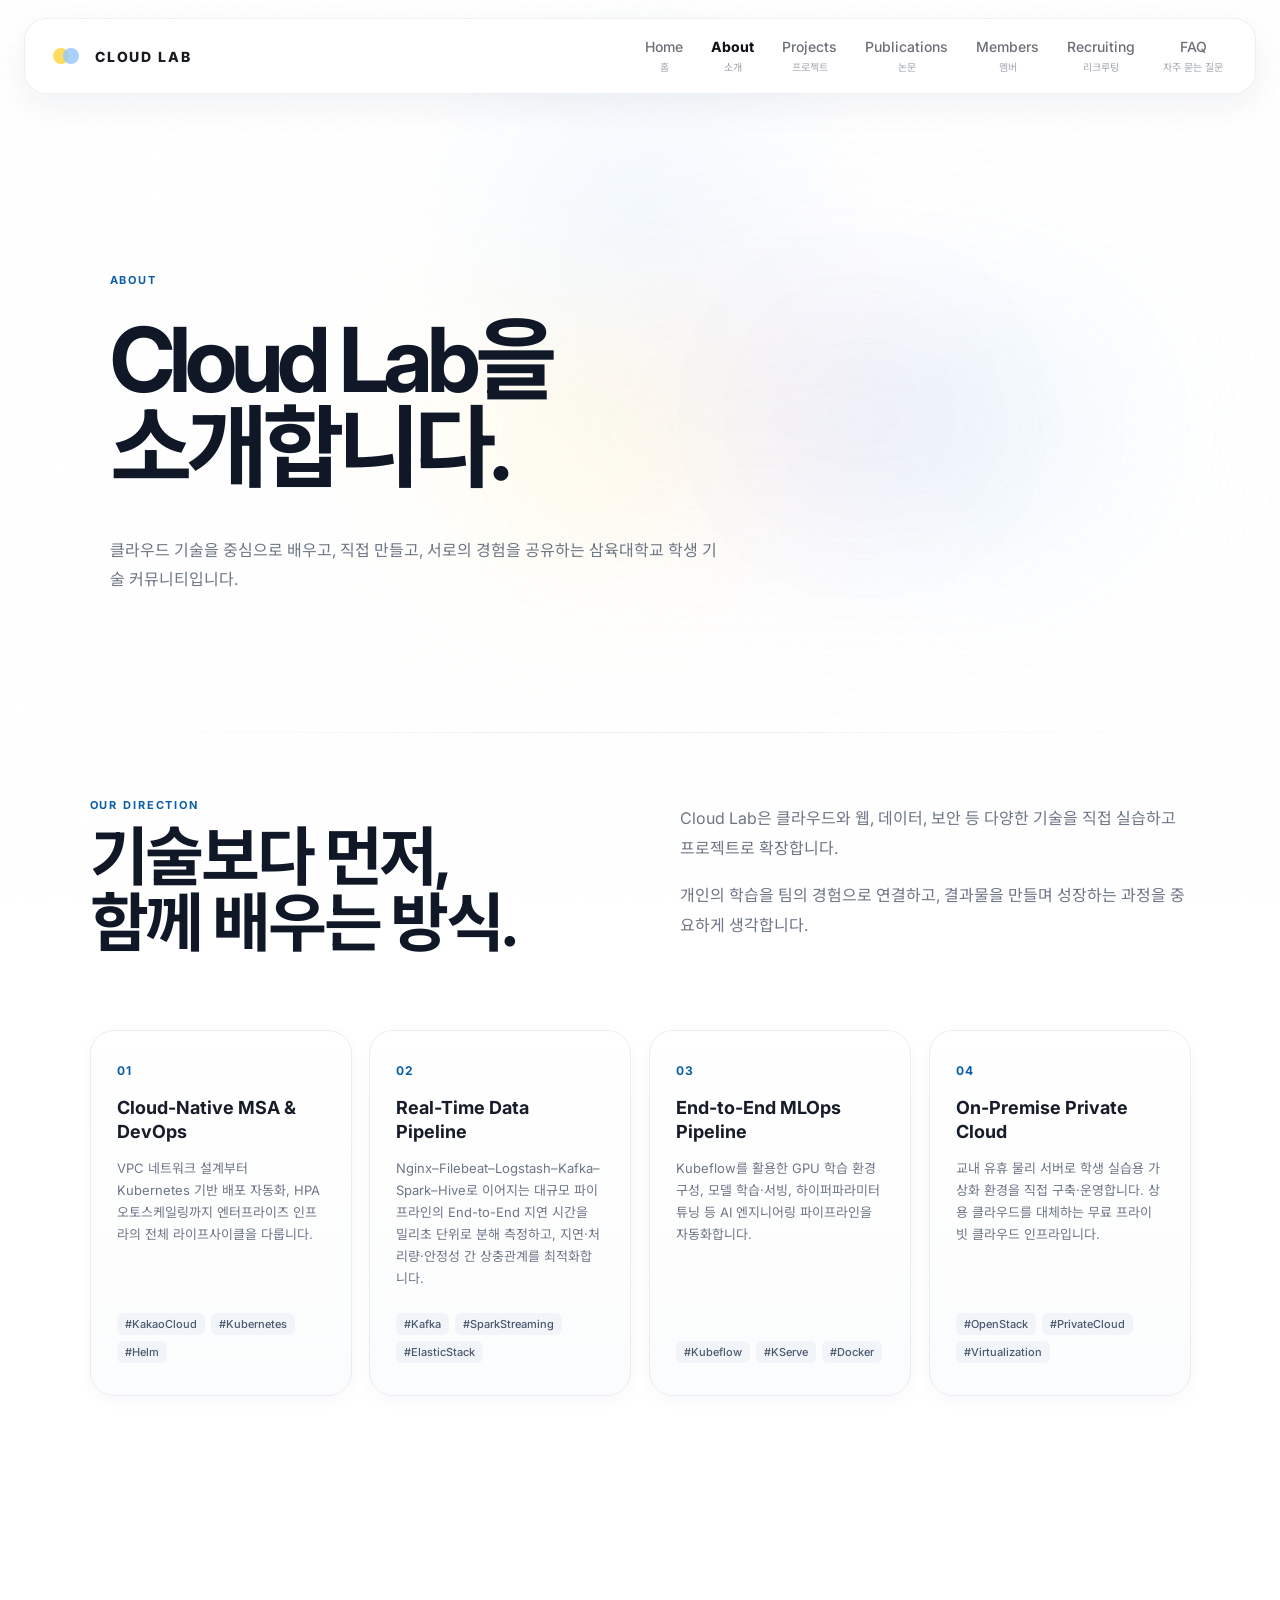
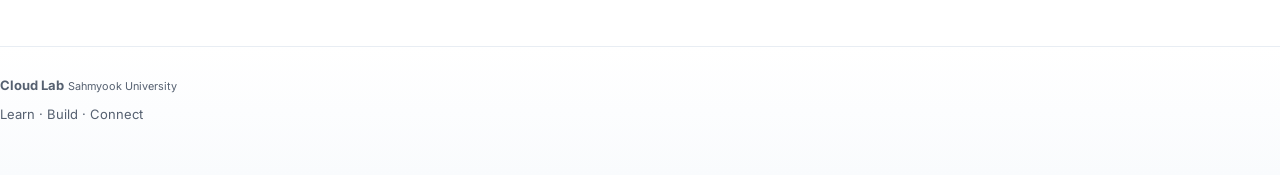
==== about.html @ c18f01b6 "index.html 로고 배치" ====
<!DOCTYPE html>
<html lang="ko">
<head>
    <meta charset="UTF-8">
    <meta name="viewport" content="width=device-width, initial-scale=1.0">
    <link rel="preconnect" href="https://fonts.googleapis.com">
    <link rel="preconnect" href="https://fonts.gstatic.com" crossorigin>
    <link href="https://fonts.googleapis.com/css2?family=Inter:wght@400;500;600;700;800&family=Noto+Sans+KR:wght@400;500;600;700&display=swap" rel="stylesheet">
    <link rel="stylesheet" href="css/styles.css">

    <title>About | Cloud Lab</title>
    <link rel="stylesheet" href="css/premium.css">
</head>
<body class="about-page">

    <header class="site-header">
        <a href="index.html" class="brand">
            <span class="brand-symbol">
                <span class="brand-dot dot-yellow"></span>
                <span class="brand-dot dot-blue"></span>
            </span>
            <span class="brand-copy">
                <strong>CLOUD LAB</strong>
            </span>
        </a>

        <button class="menu-toggle" aria-label="메뉴 열기">
            ☰
        </button>

        <nav class="nav">
            <a href="index.html"><span class="nav-en">Home</span><span class="nav-ko">홈</span></a>
            <a href="about.html"><span class="nav-en">About</span><span class="nav-ko">소개</span></a>
            <a href="projects.html"><span class="nav-en">Projects</span><span class="nav-ko">프로젝트</span></a>
            <a href="publications.html"><span class="nav-en">Publications</span><span class="nav-ko">논문</span></a>
            <a href="members.html"><span class="nav-en">Members</span><span class="nav-ko">멤버</span></a>
            <a href="recruiting.html"><span class="nav-en">Recruiting</span><span class="nav-ko">리크루팅</span></a>
            <a href="faq.html"><span class="nav-en">FAQ</span><span class="nav-ko">자주 묻는 질문</span></a>
        </nav>
    </header>

    <main class="page-main">
        <section class="page-hero reveal">
            <p class="eyebrow">ABOUT</p>
            <h1>Cloud Lab을<br>소개합니다.</h1>
            <p>클라우드 기술을 중심으로 배우고, 직접 만들고, 서로의 경험을 공유하는 삼육대학교 학생 기술 커뮤니티입니다.</p>
        </section>

        <section class="detail-section">
            <div class="section-grid">
                <div class="reveal">
                    <p class="section-kicker">OUR DIRECTION</p>
                    <h2>기술보다 먼저,<br>함께 배우는 방식.</h2>
                </div>
                <div class="section-copy reveal">
                    <p>Cloud Lab은 클라우드와 웹, 데이터, 보안 등 다양한 기술을 직접 실습하고 프로젝트로 확장합니다.</p>
                    <p>개인의 학습을 팀의 경험으로 연결하고, 결과물을 만들며 성장하는 과정을 중요하게 생각합니다.</p>
                </div>
            </div>

            <!-- 연구 분야 카드 그리드 -->
            <div class="value-grid">
                <article class="value-card reveal">
                    <span class="card-num">01</span>
                    <h3>Cloud-Native MSA &amp; DevOps</h3>
                    <p>VPC 네트워크 설계부터 Kubernetes 기반 배포 자동화, HPA 오토스케일링까지 엔터프라이즈 인프라의 전체 라이프사이클을 다룹니다.</p>
                    <div class="card-tags">
                        <span>#KakaoCloud</span>
                        <span>#Kubernetes</span>
                        <span>#Helm</span>
                    </div>
                </article>

                <article class="value-card reveal">
                    <span class="card-num">02</span>
                    <h3>Real-Time Data Pipeline</h3>
                    <p>Nginx–Filebeat–Logstash–Kafka–Spark–Hive로 이어지는 대규모 파이프라인의 End-to-End 지연 시간을 밀리초 단위로 분해 측정하고, 지연·처리량·안정성 간 상충관계를 최적화합니다.</p>
                    <div class="card-tags">
                        <span>#Kafka</span>
                        <span>#SparkStreaming</span>
                        <span>#ElasticStack</span>
                    </div>
                </article>

                <article class="value-card reveal">
                    <span class="card-num">03</span>
                    <h3>End-to-End MLOps Pipeline</h3>
                    <p>Kubeflow를 활용한 GPU 학습 환경 구성, 모델 학습·서빙, 하이퍼파라미터 튜닝 등 AI 엔지니어링 파이프라인을 자동화합니다.</p>
                    <div class="card-tags">
                        <span>#Kubeflow</span>
                        <span>#KServe</span>
                        <span>#Docker</span>
                    </div>
                </article>

                <article class="value-card reveal">
                    <span class="card-num">04</span>
                    <h3>On-Premise Private Cloud</h3>
                    <p>교내 유휴 물리 서버로 학생 실습용 가상화 환경을 직접 구축·운영합니다. 상용 클라우드를 대체하는 무료 프라이빗 클라우드 인프라입니다.</p>
                    <div class="card-tags">
                        <span>#OpenStack</span>
                        <span>#PrivateCloud</span>
                        <span>#Virtualization</span>
                    </div>
                </article>
            </div>
        </section>
    </main>

    <footer class="site-footer">
        <div>
            <strong>Cloud Lab</strong>
            <small>Sahmyook University</small>
        </div>
        <p>Learn · Build · Connect</p>
    </footer>

    <script src="js/script.js"></script>
    <script src="js/premium.js"></script>
</body>
</html>
---- css/styles.css ----
* {
    box-sizing: border-box;
}

html {
    scroll-behavior: smooth;
}

body {
    margin: 0;
    color: #101828;
    background: #ffffff;
    font-family: Inter, "Noto Sans KR", sans-serif;
}

a {
    color: inherit;
    text-decoration: none;
}

:root {
    --syu: #0b5ea8;
    --syu-dark: #17365e;
    --muted: #6d7787;
    --line: #e8edf3;
    --yellow: #fff2b8;
    --pink: #f5dff2;
    --blue: #d5ebff;
}

/* ==========================================
   Header & Navigation
   ========================================== */
.site-header {
    position: fixed;
    top: 18px;
    left: 50%;
    transform: translateX(-50%);
    z-index: 100;
    width: min(1320px, calc(100% - 48px));
    height: 76px;
    display: flex;
    align-items: center;
    justify-content: space-between;
    padding: 0 28px;
    background: rgba(255, 255, 255, 0.92);
    backdrop-filter: blur(20px);
    -webkit-backdrop-filter: blur(20px);
    border: 1px solid rgba(230, 234, 240, 0.7);
    border-radius: 22px;
    box-shadow: 0 12px 35px rgba(25, 42, 70, 0.06);
}

.brand {
    display: flex;
    align-items: center;
    gap: 12px;
}

.brand-symbol {
    position: relative;
    width: 30px;
    height: 20px;
    display: block;
}

.brand-logo-img {
    height: 110px;
    width: auto;
    display: block;
    object-fit: contain;
    transition: transform 0.2s ease;
}

.brand:hover .brand-logo-img {
    transform: scale(1.05);
}

.brand-dot {
    position: absolute;
    top: 50%;
    width: 16px;
    height: 16px;
    border-radius: 50%;
    transform: translateY(-50%);
}

.dot-yellow {
    left: 0;
    background: rgba(255, 218, 78, 0.9);
}

.dot-blue {
    left: 10px;
    background: rgba(151, 198, 255, 0.82);
}

.brand-copy {
    display: flex;
    align-items: center;
}

.brand-copy strong {
    color: #181b20;
    font-size: 14px;
    font-weight: 800;
    letter-spacing: 0.13em;
}

.nav {
    display: flex;
    align-items: center;
    gap: 20px;
}

.nav a {
    position: relative;
    display: flex;
    flex-direction: column;
    align-items: center;
    justify-content: center;
    gap: 3px;
    padding: 8px 4px;
    color: #5f636b;
    opacity: 0.92;
    transform: translateY(0);
    transition:
        transform 0.18s cubic-bezier(0.22, 1, 0.36, 1),
        color 0.18s ease,
        opacity 0.18s ease;
}

.nav-en {
    display: block;
    font-size: 14px;
    font-weight: 500;
    line-height: 1.2;
}

.nav-ko {
    display: block;
    margin-top: 2px;
    color: #9a9fa8;
    font-size: 10px;
    font-weight: 400;
    line-height: 1.2;
}

.nav a:hover {
    color: #111318;
    opacity: 1;
    transform: translateY(-3px);
}

.nav a:hover .nav-en {
    font-weight: 700;
}

.nav a.active {
    color: #111318;
    opacity: 1;
}

.nav a.active .nav-en {
    font-weight: 750;
}

.nav a.active:hover {
    transform: translateY(-3px);
}

.nav-highlight {
    display: none !important;
}

.menu-toggle {
    display: none;
    border: none;
    background: transparent;
    font-size: 22px;
    cursor: pointer;
}

/* ==========================================
   Home Hero & Typing Animation
   ========================================== */
.home-main {
    min-height: 100vh;
}

.home-hero {
    position: relative;
    min-height: 100vh;
    display: flex;
    align-items: center;
    justify-content: center;
    overflow: hidden;
    padding: 140px 40px 100px;
    background: #ffffff;
}

.hero-center {
    position: relative;
    z-index: 3;
    width: 100%;
    max-width: 1100px;
    text-align: center;
}

.home-eyebrow {
    margin: 0 0 28px;
    color: var(--syu);
    font-size: 14px;
    font-weight: 700;
    letter-spacing: 0.24em;
}

.home-title {
    display: flex;
    flex-direction: column;
    align-items: center;
    margin: 0;
    font-size: clamp(65px, 7.5vw, 120px);
    font-weight: 700;
    line-height: 0.95;
    letter-spacing: -0.07em;
}

.home-title > span {
    display: inline-flex;
    align-items: center;
    justify-content: center;
    min-height: 1.05em;
    white-space: nowrap;
}

.title-cloud {
    color: #121d33;
}

.title-connect {
    color: #7e899b;
}

.title-create {
    color: #9ca7b8;
}

.typing-cursor {
    display: inline-block;
    margin-left: 6px;
    font-weight: 200;
    color: var(--syu);
    line-height: 1;
    transform: translateY(-2px);
    animation: blink 0.8s infinite;
}

@keyframes blink {
    0%, 100% { opacity: 1; }
    50% { opacity: 0; }
}

.home-description {
    max-width: 720px;
    margin: 46px auto 0;
    color: #657185;
    font-size: 18px;
    line-height: 1.8;
}

.home-actions {
    display: flex;
    align-items: center;
    justify-content: center;
    gap: 34px;
    margin-top: 38px;
}

.home-primary-btn {
    display: inline-flex;
    align-items: center;
    gap: 28px;
    padding: 16px 28px;
    border-radius: 999px;
    background: linear-gradient(135deg, #0754a0, #0872ce);
    color: #ffffff;
    font-size: 16px;
    font-weight: 500;
    transition: transform 0.25s ease, box-shadow 0.25s ease;
}

.home-primary-btn:hover {
    transform: translateY(-3px);
    box-shadow: 0 12px 30px rgba(11, 94, 168, 0.2);
}

.home-secondary-btn {
    color: #075bad;
    font-size: 16px;
    font-weight: 500;
    transition: opacity 0.2s ease;
}

.home-secondary-btn:hover {
    opacity: 0.55;
}

.home-gradient {
    position: absolute;
    top: 51%;
    left: 50%;
    z-index: 0;
    width: min(1120px, 92vw);
    height: min(720px, 72vh);
    transform: translate(-50%, -50%);
    pointer-events: none;
}

.home-blob {
    position: absolute;
    border-radius: 48% 52% 58% 42% / 45% 55% 45% 55%;
    mix-blend-mode: multiply;
    animation: homeMorph 18s ease-in-out infinite alternate;
}

.blob-yellow {
    top: 18%;
    left: 2%;
    width: 48%;
    height: 70%;
    background: rgba(255, 241, 174, 0.58);
    filter: blur(95px);
}

.blob-pink {
    top: 12%;
    left: 22%;
    width: 56%;
    height: 74%;
    background: rgba(244, 218, 241, 0.58);
    filter: blur(100px);
    animation-delay: -6s;
}

.blob-blue {
    top: 10%;
    right: 0;
    width: 50%;
    height: 76%;
    background: rgba(205, 230, 255, 0.64);
    filter: blur(100px);
    animation-delay: -11s;
}

.blob-syu {
    top: 34%;
    right: 18%;
    width: 25%;
    height: 38%;
    background: rgba(11, 94, 168, 0.08);
    filter: blur(115px);
    animation-delay: -8s;
}

@keyframes homeMorph {
    0% { transform: translate(0, 0) scale(1) rotate(-2deg); }
    33% { transform: translate(18px, -15px) scale(1.06) rotate(1deg); }
    66% { transform: translate(-15px, 12px) scale(1.10) rotate(-2deg); }
    100% { transform: translate(12px, 18px) scale(1.04) rotate(3deg); }
}

/* ==========================================
   Page Hero & Detail Sections
   ========================================== */
.page-main {
    padding-top: 120px;
}

.page-hero {
    position: relative;
    isolation: isolate;
    overflow: visible;
    max-width: 1240px;
    min-height: 560px;
    display: flex;
    flex-direction: column;
    justify-content: center;
    margin: auto;
    padding: 90px 7vw 70px;
}

.page-hero h1,
.members-head h1 {
    margin: 18px 0 28px;
    font-size: clamp(58px, 7vw, 104px);
    line-height: 0.98;
    letter-spacing: -0.065em;
}

.page-hero > p:last-child {
    max-width: 620px;
    color: var(--muted);
    font-size: 16px;
    line-height: 1.8;
}

.eyebrow,
.section-kicker {
    color: var(--syu);
    font-size: 11px;
    font-weight: 700;
    letter-spacing: 0.17em;
}

.page-hero::before,
.members-head::before {
    content: "";
    position: absolute;
    top: 50%;
    left: 60%;
    z-index: -2;
    width: 780px;
    height: 480px;
    transform: translate(-50%, -50%);
    pointer-events: none;
    filter: blur(70px);
    animation: centerMorph 18s ease-in-out infinite alternate;
    background:
        radial-gradient(ellipse 38% 48% at 28% 52%, rgba(255, 244, 190, 0.72) 0%, rgba(255, 244, 190, 0.38) 34%, rgba(255, 244, 190, 0.12) 54%, transparent 76%),
        radial-gradient(ellipse 40% 50% at 52% 48%, rgba(244, 222, 242, 0.70) 0%, rgba(244, 222, 242, 0.36) 34%, rgba(244, 222, 242, 0.11) 54%, transparent 76%),
        radial-gradient(ellipse 40% 50% at 76% 50%, rgba(211, 234, 255, 0.76) 0%, rgba(211, 234, 255, 0.40) 34%, rgba(211, 234, 255, 0.12) 55%, transparent 77%);
}

.page-hero::after,
.members-head::after {
    content: "";
    position: absolute;
    top: 48%;
    left: 68%;
    z-index: -1;
    width: 260px;
    height: 260px;
    transform: translate(-50%, -50%);
    pointer-events: none;
    filter: blur(80px);
    background: radial-gradient(circle, rgba(11, 94, 168, 0.13) 0%, rgba(11, 94, 168, 0.05) 38%, transparent 78%);
    animation: blueMorph 22s ease-in-out infinite alternate;
}

.activities-page .page-hero::before {
    left: 57%;
    background:
        radial-gradient(ellipse 40% 48% at 28% 46%, rgba(211, 234, 255, 0.76) 0%, rgba(211, 234, 255, 0.39) 34%, rgba(211, 234, 255, 0.11) 54%, transparent 76%),
        radial-gradient(ellipse 38% 50% at 52% 55%, rgba(244, 222, 242, 0.70) 0%, rgba(244, 222, 242, 0.36) 34%, rgba(244, 222, 242, 0.10) 54%, transparent 76%),
        radial-gradient(ellipse 38% 46% at 75% 47%, rgba(255, 244, 190, 0.67) 0%, rgba(255, 244, 190, 0.34) 32%, rgba(255, 244, 190, 0.10) 52%, transparent 74%);
}

.recruiting-page .page-hero::before {
    left: 61%;
    background:
        radial-gradient(ellipse 40% 50% at 27% 48%, rgba(255, 244, 190, 0.80) 0%, rgba(255, 244, 190, 0.43) 34%, rgba(255, 244, 190, 0.12) 54%, transparent 76%),
        radial-gradient(ellipse 40% 50% at 53% 55%, rgba(244, 222, 242, 0.74) 0%, rgba(244, 222, 242, 0.40) 34%, rgba(244, 222, 242, 0.12) 54%, transparent 76%),
        radial-gradient(ellipse 37% 47% at 77% 42%, rgba(211, 234, 255, 0.66) 0%, rgba(211, 234, 255, 0.34) 32%, rgba(211, 234, 255, 0.10) 52%, transparent 74%);
}

.faq-page .page-hero::before {
    left: 60%;
    background:
        radial-gradient(ellipse 42% 52% at 28% 48%, rgba(211, 234, 255, 0.78) 0%, rgba(211, 234, 255, 0.42) 34%, rgba(211, 234, 255, 0.12) 54%, transparent 76%),
        radial-gradient(ellipse 38% 48% at 55% 52%, rgba(244, 222, 242, 0.62) 0%, rgba(244, 222, 242, 0.32) 32%, rgba(244, 222, 242, 0.09) 52%, transparent 74%),
        radial-gradient(ellipse 34% 43% at 78% 55%, rgba(255, 244, 190, 0.54) 0%, rgba(255, 244, 190, 0.28) 30%, rgba(255, 244, 190, 0.08) 48%, transparent 70%);
}

@keyframes centerMorph {
    0% { transform: translate(-50%, -50%) scale(1) rotate(-2deg); }
    25% { transform: translate(-52%, -48%) scale(1.04) rotate(1deg); }
    50% { transform: translate(-48%, -51%) scale(1.08) rotate(2deg); }
    75% { transform: translate(-51%, -49%) scale(1.05) rotate(-1deg); }
    100% { transform: translate(-49%, -52%) scale(1.02) rotate(2deg); }
}

@keyframes blueMorph {
    0% { transform: translate(-50%, -50%) scale(1); opacity: 0.45; }
    50% { transform: translate(-60%, -45%) scale(1.15); opacity: 0.58; }
    100% { transform: translate(-43%, -55%) scale(1.05); opacity: 0.48; }
}

.detail-section,
.members-content {
    max-width: 1380px;
    margin: auto;
    padding: 55px 7vw 120px;
}

.section-grid {
    display: grid;
    grid-template-columns: 1fr 1fr;
    gap: 80px;
}

.section-grid h2,
.recruit-panel h2 {
    margin: 12px 0;
    font-size: clamp(42px, 5vw, 68px);
    line-height: 1.03;
    letter-spacing: -0.05em;
}

.section-copy {
    color: var(--muted);
    font-size: 16px;
    line-height: 1.9;
}

/* ==========================================
   About Page - Research Value Cards (4 Cards)
   ========================================== */
.value-grid {
    display: grid;
    grid-template-columns: repeat(4, 1fr);
    gap: 18px;
    margin-top: 62px;
}

.value-card {
    display: flex;
    flex-direction: column;
    padding: 32px 26px;
    border: 1px solid var(--line);
    border-radius: 24px;
    background: linear-gradient(180deg, #ffffff, #fbfcfd);
    box-shadow: 0 4px 18px rgba(25, 42, 70, 0.03);
    cursor: default;
    transition: 
        transform 0.4s cubic-bezier(0.16, 1, 0.3, 1), 
        box-shadow 0.4s cubic-bezier(0.16, 1, 0.3, 1), 
        border-color 0.4s ease;
}

.value-card:hover {
    transform: translateY(-14px);
    border-color: rgba(11, 94, 168, 0.16);
    box-shadow: 
        0 12px 24px -6px rgba(11, 94, 168, 0.08),
        0 28px 56px -10px rgba(20, 46, 79, 0.12),
        0 42px 72px -16px rgba(20, 46, 79, 0.06);
}

.value-card .card-num {
    color: var(--syu);
    font-size: 12px;
    font-weight: 700;
    letter-spacing: 0.1em;
}

.value-card h3 {
    margin: 18px 0 12px;
    font-size: 18px;
    font-weight: 700;
    line-height: 1.35;
    color: #161c28;
}

.value-card p {
    margin: 0 0 24px;
    color: var(--muted);
    font-size: 13px;
    line-height: 1.7;
    flex-grow: 1;
}

.card-tags {
    display: flex;
    flex-wrap: wrap;
    gap: 6px;
    margin-top: auto;
}

.card-tags span {
    display: inline-block;
    padding: 4px 8px;
    border-radius: 6px;
    background: #f1f5fa;
    color: #4b586e;
    font-size: 11px;
    font-weight: 500;
}

/* ==========================================
   Activity Detail
   ========================================== */
.activity-detail {
    display: grid;
    grid-template-columns: 120px 1fr;
    gap: 36px;
    padding: 42px 0;
    border-top: 1px solid var(--line);
}

.activity-detail:last-child {
    border-bottom: 1px solid var(--line);
}

.activity-detail > span {
    color: var(--syu);
    font-size: 12px;
    font-weight: 700;
}

.activity-detail h2 {
    margin: 0 0 12px;
    font-size: 36px;
    letter-spacing: -0.04em;
}

.activity-detail p {
    max-width: 760px;
    color: var(--muted);
    line-height: 1.8;
}

/* ==========================================
   Members Page
   ========================================== */
.members-page-main {
    padding-top: 140px;
}

.members-head {
    position: relative;
    isolation: isolate;
    overflow: visible;
    max-width: 1380px;
    min-height: 500px;
    display: grid;
    grid-template-columns: 1fr 0.65fr;
    align-items: center;
    gap: 70px;
    margin: auto;
    padding: 55px 7vw 35px;
}

.members-head::before {
    top: 56%;
    left: 61%;
    background:
        radial-gradient(ellipse 38% 48% at 28% 58%, rgba(244, 222, 242, 0.70) 0%, rgba(244, 222, 242, 0.37) 34%, rgba(244, 222, 242, 0.10) 54%, transparent 76%),
        radial-gradient(ellipse 42% 52% at 55% 45%, rgba(211, 234, 255, 0.77) 0%, rgba(211, 234, 255, 0.40) 34%, rgba(211, 234, 255, 0.12) 55%, transparent 77%),
        radial-gradient(ellipse 36% 45% at 78% 62%, rgba(255, 244, 190, 0.64) 0%, rgba(255, 244, 190, 0.33) 32%, rgba(255, 244, 190, 0.09) 50%, transparent 72%);
}

.members-head > p {
    color: var(--muted);
    font-size: 14px;
    line-height: 1.8;
}

.subhead {
    display: flex;
    align-items: flex-start;
    gap: 14px;
    margin: 68px 0 22px;
}

.subhead-line {
    width: 3px;
    height: 42px;
    background: var(--syu);
}

.subhead div {
    display: flex;
    flex-direction: column;
    gap: 4px;
}

.subhead strong {
    color: var(--syu-dark);
    font-size: 22px;
}

.subhead small {
    color: #8a94a3;
    font-size: 12px;
}

.professor-card {
    display: grid;
    grid-template-columns: 160px 1fr 280px;
    gap: 34px;
    padding: 28px;
    border: 1px solid var(--line);
    border-radius: 26px;
    background: #ffffff;
    box-shadow: 0 16px 40px rgba(20, 46, 79, 0.06);
}

.portrait {
    aspect-ratio: 1;
    display: grid;
    place-items: center;
    border: 1px solid rgba(11, 94, 168, 0.08);
    border-radius: 22px;
    background: #eef5fb;
    color: #234b75;
    font-size: 24px;
    font-weight: 800;
    object-fit: cover;
}

.portrait-professor {
    border-radius: 28px;
    background: linear-gradient(145deg, #e8f2fb, #d6e7f6);
    font-size: 26px;
}

.role {
    color: var(--syu);
    font-size: 11px;
    font-weight: 700;
    letter-spacing: 0.14em;
}

.professor-main h3 {
    margin: 8px 0 4px;
    font-size: 30px;
}

.dept {
    margin: 0;
    color: #5f6a78;
}

.bio {
    max-width: 600px;
    margin-top: 22px;
    color: var(--muted);
    line-height: 1.75;
}

.professor-meta {
    display: flex;
    flex-wrap: wrap;
    align-content: flex-start;
    gap: 8px;
    padding-top: 38px;
}

.professor-meta span {
    padding: 8px 10px;
    border-radius: 999px;
    background: #f2f6fa;
    color: #5b6777;
    font-size: 11px;
}

.cohort-block {
    margin-top: 26px;
}

.member-grid {
    display: grid;
    grid-template-columns: repeat(4, 1fr);
    gap: 16px;
}

.member-card {
    padding: 18px;
    border: 1px solid var(--line);
    border-radius: 24px;
    background: #ffffff;
    box-shadow: 0 10px 24px rgba(32, 55, 82, 0.04);
    transition: transform 0.25s ease, box-shadow 0.25s ease;
}

.member-card:hover {
    transform: translateY(-5px);
    box-shadow: 0 18px 34px rgba(32, 55, 82, 0.09);
}

.member-card .portrait {
    width: 100%;
    aspect-ratio: 3 / 4;
    overflow: hidden;
    padding: 0;
    margin: 0;
    border-radius: 20px;
    box-sizing: border-box;
}

.member-card .portrait img {
    width: 100%;
    height: 100%;
    object-fit: cover;
    object-position: center;
    display: block;
    margin: 0;
    padding: 0;
}

.portrait-a { background: linear-gradient(145deg, #fff3db, #f8dfc8); }
.portrait-b { background: linear-gradient(145deg, #e8eff8, #dce6f2); }
.portrait-c { background: linear-gradient(145deg, #f6e9f3, #ead8eb); }
.portrait-d { background: linear-gradient(145deg, #e5f3ee, #d4e9e1); }
.portrait-e { background: linear-gradient(145deg, #f8efe6, #ebddce); }
.portrait-f { background: linear-gradient(145deg, #e9edfb, #dce4f7); }
.portrait-g { background: linear-gradient(145deg, #eaf7fb, #d7eef6); }

.member-top {
    display: flex;
    justify-content: space-between;
    gap: 10px;
    margin-top: 18px;
}

.member-top h3 {
    margin: 0 0 4px;
    font-size: 18px;
}

.member-top p {
    margin: 0;
    color: #7d8795;
    font-size: 12px;
}

.cohort {
    height: max-content;
    padding: 5px 8px;
    border-radius: 999px;
    background: #edf5fc;
    color: var(--syu);
    font-size: 10px;
}

.member-project {
    margin-top: 24px;
    padding-top: 16px;
    border-top: 1px solid var(--line);
}

.member-project small {
    display: block;
    margin-bottom: 7px;
    color: #97a0ad;
    font-size: 9px;
    letter-spacing: 0.14em;
}

.member-project strong {
    display: block;
    font-size: 13px;
    line-height: 1.45;
}

.member-project p {
    margin: 5px 0 0;
    color: #7a8492;
    font-size: 11px;
}

/* ==========================================
   Recruiting Section
   ========================================== */
.recruit-panel {
    display: grid;
    grid-template-columns: 1fr 0.8fr;
    gap: 80px;
    padding: 60px;
    border-radius: 30px;
    background: linear-gradient(135deg, #fff7d9 0%, #f8e9f4 48%, #e5f2ff 100%);
}

.recruit-list {
    margin: 0;
}

.recruit-list div {
    display: grid;
    grid-template-columns: 110px 1fr;
    padding: 14px 0;
    border-top: 1px solid rgba(23, 54, 94, 0.12);
}

.recruit-list dt {
    color: #657184;
    font-size: 12px;
}

.recruit-list dd {
    margin: 0;
    font-size: 14px;
    font-weight: 600;
}

.recruiting-main {
    padding-top: 118px;
}

.recruiting-hero {
    position: relative;
    isolation: isolate;
    width: calc(100% - 80px);
    max-width: 1440px;
    min-height: calc(100vh - 145px);
    margin: 0 auto 80px;
    display: flex;
    align-items: center;
    justify-content: center;
    overflow: hidden;
    border-radius: 48px;
    background: #ffffff;
}

.recruiting-gradient {
    position: absolute;
    inset: 0;
    z-index: -1;
    overflow: hidden;
    pointer-events: none;
}

.recruiting-blob {
    position: absolute;
    border-radius: 50%;
    filter: blur(90px);
    opacity: 0.8;
    will-change: transform;
    animation: recruitingMorph 16s ease-in-out infinite alternate;
}

.recruit-yellow {
    width: 52%;
    height: 75%;
    left: -12%;
    top: 18%;
    background: rgba(255, 239, 155, 0.70);
    animation-delay: -2s;
}

.recruit-pink {
    width: 52%;
    height: 72%;
    left: 20%;
    top: 16%;
    background: rgba(247, 215, 239, 0.70);
    animation-delay: -6s;
}

.recruit-purple {
    width: 46%;
    height: 68%;
    left: 46%;
    top: 20%;
    background: rgba(222, 213, 255, 0.62);
    animation-delay: -10s;
}

.recruit-blue {
    width: 48%;
    height: 78%;
    right: -10%;
    top: 10%;
    background: rgba(199, 228, 255, 0.72);
    animation-delay: -13s;
}

.recruiting-hero::after {
    content: "";
    position: absolute;
    inset: 0;
    z-index: -1;
    pointer-events: none;
    background: radial-gradient(
        ellipse at center,
        rgba(255, 255, 255, 0) 0%,
        rgba(255, 255, 255, 0.08) 45%,
        rgba(255, 255, 255, 0.45) 88%,
        rgba(255, 255, 255, 0.7) 100%
    );
}

.recruiting-hero-content {
    position: relative;
    z-index: 3;
    width: 100%;
    max-width: 1280px;
    padding: 80px 40px;
    text-align: center;
}

.recruiting-eyebrow {
    margin: 0 0 28px;
    color: rgba(30, 30, 38, 0.55);
    font-size: 12px;
    font-weight: 700;
    letter-spacing: 0.28em;
}

.recruiting-title {
    margin: 0;
    color: #090a0d;
    font-family: Inter, "Noto Sans KR", sans-serif;
    font-size: clamp(76px, 8.4vw, 138px);
    font-weight: 700;
    line-height: 0.88;
    letter-spacing: -0.075em;
}

.recruiting-title span {
    display: block;
}

.recruiting-description {
    margin: 38px auto 0;
    color: rgba(39, 42, 50, 0.58);
    font-size: 17px;
    font-weight: 400;
    line-height: 1.8;
}

.recruiting-guide-btn {
    display: inline-flex;
    align-items: center;
    justify-content: center;
    gap: 12px;
    margin-top: 28px;
    padding: 15px 23px;
    border-radius: 999px;
    background: #0b0b0c;
    color: #ffffff;
    font-size: 13px;
    font-weight: 600;
    box-shadow: 0 10px 30px rgba(0, 0, 0, 0.12);
    transition: transform 0.22s ease, box-shadow 0.22s ease, background 0.22s ease;
}

.recruiting-guide-btn span {
    font-size: 16px;
    transition: transform 0.22s ease;
}

.recruiting-guide-btn:hover {
    transform: translateY(-3px);
    background: #16171a;
    box-shadow: 0 15px 35px rgba(0, 0, 0, 0.16);
}

.recruiting-guide-btn:hover span {
    transform: translate(3px, -3px);
}

@keyframes recruitingMorph {
    0% { transform: translate(0, 0) scale(1); }
    25% { transform: translate(25px, -15px) scale(1.08); }
    50% { transform: translate(-15px, 20px) scale(1.13); }
    75% { transform: translate(20px, 12px) scale(1.05); }
    100% { transform: translate(-20px, -10px) scale(1.10); }
}

/* ==========================================
   FAQ
   ========================================== */
.faq-page-content details {
    padding: 22px 0;
    border-top: 1px solid var(--line);
}

.faq-page-content details:last-child {
    border-bottom: 1px solid var(--line);
}

.faq-page-content summary {
    cursor: pointer;
    font-weight: 650;
}

.faq-page-content p {
    color: var(--muted);
    line-height: 1.75;
}

/* ==========================================
   Site Footer Style (120px 로고 최적화 4열 레이아웃)
   ========================================== */

/* 푸터와 상단의 간격을 margin-top으로 조정 */   
.site-footer {
    width: 100%;
    margin-top: 130px;
    padding: 30px 0 40px;
    border-top: 1px solid var(--line);
    background: linear-gradient(180deg, #ffffff 0%, #f9fbfd 100%);
    color: #556070;
    font-size: 13px;
}

.footer-inner {
    max-width: 1240px;
    margin: 0 auto;
    padding: 0 28px;
}

.footer-grid {
    display: grid;
    /* 120px 로고와 텍스트 길이에 최적화된 가변 비율 */
    grid-template-columns: 1.3fr 1.45fr 1.25fr 1fr;
    column-gap: 44px;
    row-gap: 40px;
    align-items: start;
    padding-bottom: 56px;
    border-bottom: 1px solid rgba(232, 237, 243, 0.85);
}

.footer-col {
    display: flex;
    flex-direction: column;
}

/* 2, 3, 4열 헤딩 상단 기준선 일치 */
.footer-col h3 {
    margin: 0 0 18px;
    color: #121d33;
    font-size: 11px;
    font-weight: 700;
    letter-spacing: 0.14em;
    line-height: 1;
}

/* 1. Brand (120px 로고) */
.footer-brand-col {
    margin-top: -34px;
}

/*2. 로고와 설명 사이의 간격 조정 부분 */
.footer-brand-col .brand {
    display: inline-flex;
    align-items: center;
    margin-bottom: -20px;
    line-height: 1;
}

.footer-brand-col .brand-logo-img {
    width: 120px;
    height: auto;
    display: block;
    object-fit: contain;
}

.footer-desc {
    margin: 0 0 16px;
    color: #717d90;
    font-size: 12.5px;
    line-height: 1.6;
    word-break: keep-all;
}

.footer-dept-links {
    display: flex;
    flex-direction: column;
    gap: 6px;
}

.footer-dept-links a {
    display: inline-flex;
    align-items: center;
    gap: 4px;
    color: var(--syu);
    font-size: 12px;
    font-weight: 600;
    transition: opacity 0.2s ease, transform 0.2s ease;
}

.footer-dept-links a:hover {
    opacity: 0.75;
    transform: translateX(2px);
}

/* 2. Location */
.footer-address-block {
    display: flex;
    flex-direction: column;
    gap: 8px;
}

.location-building {
    display: block;
    color: #172030;
    font-size: 13px;
    font-weight: 700;
    line-height: 1.4;
}

.address-line {
    margin: 0;
    color: #697586;
    font-size: 12px;
    line-height: 1.6;
    word-break: keep-all;
}

.address-line span {
    display: inline-block;
    padding: 1px 5px;
    margin-right: 4px;
    border-radius: 4px;
    background: #eef3f8;
    color: #55657a;
    font-size: 10px;
    font-weight: 700;
}

/* 3. Contact */
.footer-info-item {
    margin-bottom: 12px;
    line-height: 1.4;
}

.footer-info-item:last-child {
    margin-bottom: 0;
}

.footer-info-item span {
    display: block;
    color: #8c97a8;
    font-size: 11px;
    font-weight: 600;
    margin-bottom: 3px;
}

.footer-info-item a {
    color: #2b3442;
    font-weight: 500;
    font-size: 13px;
    transition: color 0.2s ease;
    word-break: break-all;
}

.footer-info-item a:hover {
    color: var(--syu);
}

/* 4. Navigation */
.footer-links {
    list-style: none;
    margin: 0;
    padding: 0;
    display: flex;
    flex-direction: column;
    gap: 9px;
}

.footer-links a {
    color: #616c7d;
    font-size: 13px;
    line-height: 1.3;
    transition: color 0.2s ease, transform 0.2s ease;
    display: inline-block;
}

.footer-links a:hover {
    color: var(--syu);
    transform: translateX(3px);
}

/* Bottom Copyright */
.footer-bottom {
    display: flex;
    justify-content: flex-start;
    align-items: center;
    padding-top: 32px;
    color: #8c97a8;
    font-size: 12px;
}

.footer-bottom p {
    margin: 0;
}

/* Responsive Breakpoints */
@media (max-width: 990px) {
    .footer-grid {
        grid-template-columns: repeat(2, 1fr);
        column-gap: 36px;
        row-gap: 40px;
    }
}

@media (max-width: 600px) {
    .site-footer {
        margin-top: 80px;
        padding: 60px 0 32px;
    }

    .footer-grid {
        grid-template-columns: 1fr;
        gap: 32px;
        padding-bottom: 36px;
    }

    .footer-bottom {
        padding-top: 24px;
    }
}

/* ==========================================
   Projects Page
   ========================================== */
.projects-page .page-hero::before {
    left: 58%;
    background:
        radial-gradient(ellipse 40% 48% at 28% 48%, rgba(211, 234, 255, 0.78) 0%, rgba(211, 234, 255, 0.40) 34%, rgba(211, 234, 255, 0.11) 54%, transparent 76%),
        radial-gradient(ellipse 38% 50% at 53% 54%, rgba(244, 222, 242, 0.68) 0%, rgba(244, 222, 242, 0.34) 34%, rgba(244, 222, 242, 0.10) 54%, transparent 76%),
        radial-gradient(ellipse 36% 45% at 77% 46%, rgba(255, 244, 190, 0.64) 0%, rgba(255, 244, 190, 0.31) 32%, rgba(255, 244, 190, 0.09) 50%, transparent 72%);
}

.projects-content {
    padding-top: 35px;
}

.project-section-head {
    display: grid;
    grid-template-columns: minmax(0, 1.1fr) minmax(320px, 0.75fr);
    align-items: end;
    gap: 80px;
    margin-bottom: 48px;
}

.project-section-head h2,
.publication-intro h2 {
    margin: 12px 0 0;
    font-size: clamp(42px, 5vw, 68px);
    line-height: 1.03;
    letter-spacing: -0.05em;
}

.project-section-head > p,
.publication-intro > p:last-child {
    margin: 0;
    color: var(--muted);
    font-size: 15px;
    line-height: 1.9;
}

.course-grid {
    display: grid;
    grid-template-columns: repeat(2, minmax(0, 1fr));
    gap: 18px;
}

.course-card {
    min-height: 310px;
    display: flex;
    flex-direction: column;
    padding: 30px;
    border: 1px solid var(--line);
    border-radius: 24px;
    background: linear-gradient(180deg, rgba(255,255,255,0.98), rgba(249,251,253,0.98));
    box-shadow: 0 10px 28px rgba(25, 42, 70, 0.035);
    transition:
        transform 0.28s cubic-bezier(0.2, 0.8, 0.2, 1),
        box-shadow 0.28s ease,
        border-color 0.28s ease;
}

.course-card:hover {
    transform: translateY(-6px);
    border-color: rgba(11, 94, 168, 0.20);
    box-shadow: 0 20px 42px rgba(20, 46, 79, 0.09);
}

.course-card-top {
    display: flex;
    align-items: center;
    justify-content: space-between;
    gap: 16px;
}

.course-number {
    color: var(--syu);
    font-size: 12px;
    font-weight: 700;
    letter-spacing: 0.12em;
}

.course-category {
    padding: 6px 9px;
    border-radius: 999px;
    background: #f2f6fa;
    color: #6e7989;
    font-size: 9px;
    font-weight: 700;
    letter-spacing: 0.12em;
}

.course-card-body {
    flex: 1;
    padding-top: 42px;
}

.course-card h3 {
    max-width: 430px;
    margin: 0 0 16px;
    color: #161c28;
    font-size: clamp(25px, 2.4vw, 34px);
    line-height: 1.08;
    letter-spacing: -0.045em;
}

.course-card p {
    max-width: 500px;
    margin: 0;
    color: var(--muted);
    font-size: 13px;
    line-height: 1.8;
}

.course-link {
    width: fit-content;
    display: inline-flex;
    align-items: center;
    gap: 10px;
    margin-top: 34px;
    color: var(--syu);
    font-size: 12px;
    font-weight: 650;
}

.course-link span {
    font-size: 15px;
    transition: transform 0.22s ease;
}

.course-card:hover .course-link span {
    transform: translate(3px, -3px);
}

.project-divider {
    height: 1px;
    margin: 110px 0;
    background: var(--line);
}

.lab-project-list {
    display: grid;
    gap: 18px;
}

.lab-project-card {
    position: relative;
    overflow: hidden;
    display: grid;
    grid-template-columns: 0.65fr 1.5fr auto;
    align-items: end;
    gap: 46px;
    padding: 46px;
    border: 1px solid rgba(11, 94, 168, 0.08);
    border-radius: 30px;
    background:
        radial-gradient(circle at 10% 10%, rgba(255, 242, 184, 0.72), transparent 34%),
        radial-gradient(circle at 52% 16%, rgba(245, 223, 242, 0.68), transparent 36%),
        radial-gradient(circle at 90% 28%, rgba(213, 235, 255, 0.78), transparent 40%),
        #ffffff;
    box-shadow: 0 16px 42px rgba(20, 46, 79, 0.055);
}

.lab-project-meta {
    align-self: start;
    display: flex;
    flex-direction: column;
    gap: 12px;
}

.project-status {
    width: fit-content;
    padding: 7px 10px;
    border-radius: 999px;
    background: rgba(11, 94, 168, 0.10);
    color: var(--syu);
    font-size: 9px;
    font-weight: 800;
    letter-spacing: 0.12em;
}

.project-subtitle {
    color: #718096;
    font-size: 11px;
    font-weight: 600;
    line-height: 1.5;
}

.lab-project-copy h3 {
    margin: 0 0 16px;
    color: #121d33;
    font-size: clamp(40px, 5vw, 68px);
    line-height: 0.98;
    letter-spacing: -0.06em;
}

.lab-project-copy > p {
    max-width: 700px;
    margin: 0;
    color: #667387;
    font-size: 14px;
    line-height: 1.85;
}

.project-tags {
    display: flex;
    flex-wrap: wrap;
    gap: 8px;
    margin-top: 26px;
}

.project-tags span {
    padding: 6px 9px;
    border-radius: 999px;
    background: rgba(255,255,255,0.72);
    color: #5e6a7c;
    font-size: 10px;
    font-weight: 600;
}

.project-detail-link {
    align-self: end;
    display: inline-flex;
    align-items: center;
    gap: 9px;
    color: var(--syu);
    font-size: 12px;
    font-weight: 650;
}

.project-detail-link.is-disabled,
.publication-link.is-disabled {
    color: #9aa4b3;
    cursor: default;
}

.data-error {
    grid-column: 1 / -1;
    padding: 28px 0;
    color: #8d98a8;
    font-size: 13px;
}

/* ==========================================
   Publications Page
   ========================================== */
.publications-page .page-hero::before {
    left: 61%;
    background:
        radial-gradient(ellipse 40% 50% at 27% 52%, rgba(244, 222, 242, 0.70) 0%, rgba(244, 222, 242, 0.36) 34%, rgba(244, 222, 242, 0.10) 54%, transparent 76%),
        radial-gradient(ellipse 42% 52% at 55% 45%, rgba(211, 234, 255, 0.76) 0%, rgba(211, 234, 255, 0.39) 34%, rgba(211, 234, 255, 0.11) 55%, transparent 77%),
        radial-gradient(ellipse 35% 44% at 79% 58%, rgba(255, 244, 190, 0.58) 0%, rgba(255, 244, 190, 0.29) 32%, rgba(255, 244, 190, 0.08) 50%, transparent 72%);
}

.publications-content {
    padding-top: 35px;
}

.publication-intro {
    display: grid;
    grid-template-columns: 1.15fr 0.85fr;
    column-gap: 80px;
    align-items: end;
    margin-bottom: 54px;
}

.publication-intro .section-kicker {
    grid-column: 1 / -1;
}

.publication-intro h2 {
    grid-column: 1;
}

.publication-intro > p:last-child {
    grid-column: 2;
    align-self: end;
}

.publication-list {
    border-top: 1px solid var(--line);
}

.publication-item {
    display: grid;
    grid-template-columns: 80px minmax(0, 1fr) 48px;
    gap: 28px;
    align-items: center;
    padding: 34px 0;
    border-bottom: 1px solid var(--line);
    transition: padding-left 0.24s ease, background 0.24s ease;
}

.publication-item:hover {
    padding-left: 10px;
    background: linear-gradient(90deg, rgba(213, 235, 255, 0.16), transparent 55%);
}

.publication-index {
    color: var(--syu);
    font-size: 11px;
    font-weight: 700;
    letter-spacing: 0.12em;
}

.publication-meta {
    display: flex;
    flex-wrap: wrap;
    gap: 8px 16px;
    margin-bottom: 10px;
    color: #8d97a6;
    font-size: 10px;
    font-weight: 600;
    letter-spacing: 0.04em;
}

.publication-main h3 {
    max-width: 1000px;
    margin: 0;
    color: #192438;
    font-size: clamp(20px, 2vw, 27px);
    line-height: 1.42;
    letter-spacing: -0.025em;
}

.publication-main > p {
    margin: 10px 0 0;
    color: var(--muted);
    font-size: 12px;
    line-height: 1.7;
}

.publication-link {
    display: grid;
    place-items: center;
    width: 38px;
    height: 38px;
    border-radius: 50%;
    color: var(--syu);
    font-size: 17px;
    transition: transform 0.22s ease, background 0.22s ease;
}

.publication-item:hover .publication-link:not(.is-disabled) {
    transform: translate(3px, -3px);
    background: #edf5fc;
}

/* ==========================================
   Responsive Breakpoints
   ========================================== */
@media (max-width: 1120px) {
    .nav {
        gap: 12px;
    }

    .nav-en {
        font-size: 13px;
    }

    .nav-ko {
        font-size: 9px;
    }
}

@media (max-width: 1000px) {
    .member-grid {
        grid-template-columns: repeat(2, 1fr);
    }

    .professor-card {
        grid-template-columns: 130px 1fr;
    }

    .professor-meta {
        grid-column: 1 / -1;
        padding-top: 0;
    }

    .value-grid {
        grid-template-columns: repeat(2, 1fr);
    }
}

@media (max-width: 990px) {
    .footer-grid {
        grid-template-columns: repeat(2, 1fr);
        gap: 44px 32px;
    }
}

@media (max-width: 900px) {
    .recruiting-main {
        padding-top: 105px;
    }

    .recruiting-hero {
        width: calc(100% - 28px);
        min-height: calc(100vh - 125px);
        border-radius: 34px;
    }

    .recruiting-title {
        font-size: clamp(58px, 12vw, 92px);
    }

    .recruiting-hero-content {
        padding: 70px 24px;
    }

    .project-section-head,
    .publication-intro {
        grid-template-columns: 1fr;
        gap: 24px;
    }

    .publication-intro .section-kicker,
    .publication-intro h2,
    .publication-intro > p:last-child {
        grid-column: 1;
    }

    .lab-project-card {
        grid-template-columns: 1fr;
        align-items: start;
        gap: 30px;
    }

    .project-detail-link {
        align-self: start;
    }
}

@media (max-width: 820px) {
    .site-header {
        width: calc(100% - 24px);
        height: 68px;
        top: 10px;
        padding: 0 20px;
        border-radius: 18px;
    }

    .menu-toggle {
        display: block;
    }

    .nav {
        position: absolute;
        top: 78px;
        left: 0;
        right: 0;
        display: none;
        flex-direction: column;
        gap: 4px;
        padding: 18px;
        border-radius: 18px;
        background: rgba(255, 255, 255, 0.97);
        box-shadow: 0 15px 35px rgba(25, 42, 70, 0.10);
    }

    .nav.open {
        display: flex;
    }

    .nav a {
        width: 100%;
        padding: 12px;
        text-align: center;
    }

    .nav a.active {
        background: transparent;
        color: #172033;
        font-weight: 700;
    }

    .home-hero {
        padding: 130px 24px 80px;
    }

    .home-title {
        font-size: clamp(58px, 15vw, 90px);
    }

    .home-description {
        font-size: 15px;
    }

    .home-actions {
        gap: 22px;
    }

    .page-hero,
    .detail-section,
    .members-content,
    .members-head {
        padding-right: 24px;
        padding-left: 24px;
    }

    .section-grid,
    .members-head,
    .recruit-panel {
        grid-template-columns: 1fr;
        gap: 34px;
    }

    .activity-detail {
        grid-template-columns: 1fr;
    }

    .professor-card {
        grid-template-columns: 1fr;
    }

    .professor-card .portrait {
        width: 140px;
    }

    .professor-meta {
        grid-column: auto;
    }

    .recruit-panel {
        padding: 38px;
    }

    .course-grid {
        grid-template-columns: 1fr;
    }

    .course-card {
        min-height: auto;
    }

    .course-card-body {
        padding-top: 30px;
    }

    .project-divider {
        margin: 78px 0;
    }

    .lab-project-card {
        padding: 34px 28px;
        border-radius: 24px;
    }

    .publication-item {
        grid-template-columns: 48px 1fr 34px;
        gap: 16px;
    }
}

@media (max-width: 600px) {
    .site-footer {
        margin-top: 80px;
        padding: 60px 0 32px;
    }

    .footer-grid {
        grid-template-columns: 1fr;
        gap: 36px;
        padding-bottom: 40px;
    }

    .footer-bottom {
        padding-top: 24px;
        justify-content: center;
        text-align: center;
    }
}

@media (max-width: 560px) {
    .member-grid,
    .value-grid {
        grid-template-columns: 1fr;
    }

    .site-header {
        top: 10px;
    }

    .home-title,
    .page-hero h1,
    .members-head h1 {
        font-size: 50px;
    }

    .home-actions {
        flex-direction: column;
    }

    .home-primary-btn {
        padding: 14px 24px;
    }

    .recruiting-hero {
        min-height: 720px;
        border-radius: 28px;
    }

    .recruiting-title {
        font-size: clamp(50px, 15vw, 72px);
        line-height: 0.92;
    }

    .recruiting-description {
        margin-top: 30px;
        font-size: 14px;
    }

    .recruiting-eyebrow {
        font-size: 10px;
    }

    .recruiting-blob {
        filter: blur(65px);
    }

    .course-card {
        padding: 24px;
        border-radius: 20px;
    }

    .course-card h3 {
        font-size: 26px;
    }

    .lab-project-copy h3 {
        font-size: 48px;
    }

    .publication-item {
        grid-template-columns: 1fr 32px;
        gap: 12px;
        padding: 28px 0;
    }

    .publication-index {
        grid-column: 1 / -1;
    }

    .publication-main h3 {
        font-size: 19px;
    }
}
---- css/premium.css ----
:root {
    --premium-ink: #0c1220;
    --premium-muted: #6b7688;
    --premium-blue: #0b67bd;
    --premium-blue-soft: #dceeff;
    --premium-pink-soft: #f6e7f5;
    --premium-yellow-soft: #fff3c6;
    --premium-violet-soft: #ece7ff;
    --premium-surface: rgba(255,255,255,.78);
    --premium-line: rgba(25, 44, 75, .08);
}

/* Premium motion layer — navigation intentionally untouched */
body {
    overflow-x: clip;
}

body::before {
    content: "";
    position: fixed;
    inset: 0;
    z-index: -50;
    pointer-events: none;
    background:
        radial-gradient(circle at var(--mx, 50%) var(--my, 24%), rgba(85, 161, 235, .065), transparent 26%),
        linear-gradient(#fff, #fff);
}

.premium-progress {
    position: fixed;
    top: 0;
    left: 0;
    z-index: 120;
    width: 100%;
    height: 2px;
    transform-origin: left center;
    transform: scaleX(var(--scroll, 0));
    background: linear-gradient(90deg, #f0cc56, #d5a7d4 45%, #70b8f3);
    opacity: .72;
    pointer-events: none;
}

.premium-noise {
    position: fixed;
    inset: 0;
    z-index: 90;
    pointer-events: none;
    opacity: .025;
    background-image: url("data:image/svg+xml,%3Csvg viewBox='0 0 180 180' xmlns='http://www.w3.org/2000/svg'%3E%3Cfilter id='n'%3E%3CfeTurbulence type='fractalNoise' baseFrequency='.85' numOctaves='3' stitchTiles='stitch'/%3E%3C/filter%3E%3Crect width='100%25' height='100%25' filter='url(%23n)' opacity='.38'/%3E%3C/svg%3E");
    mix-blend-mode: multiply;
}

/* Home: cinematic but clean */
.home-page .home-hero {
    min-height: 112vh;
    isolation: isolate;
}

.home-page .home-gradient {
    width: min(1280px, 96vw);
    height: min(820px, 78vh);
    filter: saturate(.9);
}

.home-page .home-gradient::before,
.home-page .home-gradient::after {
    content: "";
    position: absolute;
    inset: 50% auto auto 50%;
    pointer-events: none;
}

.home-page .home-gradient::before {
    width: min(660px, 54vw);
    aspect-ratio: 1;
    transform: translate(-50%, -50%);
    border-radius: 50%;
    border: 1px solid rgba(64, 104, 151, .10);
    box-shadow:
        0 0 0 74px rgba(255,255,255,.18),
        0 0 0 75px rgba(64,104,151,.055),
        0 0 0 150px rgba(255,255,255,.11),
        0 0 0 151px rgba(64,104,151,.035);
    animation: premiumOrbitBreath 9s ease-in-out infinite;
}

.home-page .home-gradient::after {
    width: min(500px, 44vw);
    aspect-ratio: 1;
    transform: translate(-50%, -50%);
    border-radius: 50%;
    background: conic-gradient(from 0deg, transparent 0 18%, rgba(89,154,220,.24) 24%, transparent 31% 58%, rgba(231,194,80,.18) 65%, transparent 73% 100%);
    -webkit-mask: radial-gradient(circle, transparent 0 62%, #000 63% 64%, transparent 65%);
    mask: radial-gradient(circle, transparent 0 62%, #000 63% 64%, transparent 65%);
    animation: premiumSpin 18s linear infinite;
}

.home-page .home-blob {
    opacity: .74;
    mix-blend-mode: normal;
    will-change: transform, border-radius;
}

.home-page .hero-center {
    transform: translate3d(0, calc(var(--hero-shift, 0) * -1px), 0);
    transition: transform .1s linear;
}

.home-page .home-eyebrow {
    position: relative;
    display: inline-flex;
    align-items: center;
    gap: 10px;
    padding: 8px 13px;
    margin-bottom: 26px;
    border: 1px solid rgba(11,94,168,.09);
    border-radius: 999px;
    background: rgba(255,255,255,.62);
    box-shadow: 0 12px 34px rgba(27, 63, 105, .045);
    backdrop-filter: blur(12px);
    -webkit-backdrop-filter: blur(12px);
}

.home-page .home-eyebrow::before {
    content: "";
    width: 6px;
    height: 6px;
    border-radius: 50%;
    background: #55a5e5;
    box-shadow: 0 0 0 5px rgba(85,165,229,.10);
    animation: premiumPulse 2.6s ease-in-out infinite;
}

.home-page .home-title {
    position: relative;
    text-wrap: balance;
}

.home-page .home-title::after {
    content: "";
    position: absolute;
    left: 50%;
    bottom: -24px;
    width: min(420px, 42vw);
    height: 1px;
    transform: translateX(-50%) scaleX(.7);
    background: linear-gradient(90deg, transparent, rgba(73,124,174,.20), transparent);
    animation: premiumLine breathe 5s ease-in-out infinite;
}

.home-page .title-cloud,
.home-page .title-connect,
.home-page .title-create {
    text-shadow: 0 18px 44px rgba(25,42,70,.025);
}

.home-page .title-connect,
.home-page .title-create {
    background: linear-gradient(100deg, #778396 0%, #9ba7b8 42%, #6f8095 52%, #9ca7b8 62%, #8390a1 100%);
    background-size: 240% 100%;
    -webkit-background-clip: text;
    background-clip: text;
    color: transparent;
    animation: premiumTextSheen 8s ease-in-out infinite;
}

.home-page .typing-cursor {
    width: .055em;
    min-width: 3px;
    height: .78em;
    margin-left: .08em;
    background: linear-gradient(180deg, #5ca7df, #0b5ea8);
    border-radius: 999px;
    color: transparent;
    box-shadow: 0 0 18px rgba(11,94,168,.18);
    animation: premiumCursor .82s steps(1) infinite;
}

.home-page .home-description {
    text-wrap: balance;
}

.home-page .home-actions a {
    position: relative;
    overflow: hidden;
}

.home-page .home-primary-btn::before {
    content: "";
    position: absolute;
    inset: -80% auto -80% -45%;
    width: 40%;
    transform: rotate(18deg);
    background: linear-gradient(90deg, transparent, rgba(255,255,255,.58), transparent);
    transition: left .65s cubic-bezier(.2,.8,.2,1);
}

.home-page .home-primary-btn:hover::before {
    left: 118%;
}

.home-scene {
    position: absolute;
    inset: 0;
    z-index: 1;
    pointer-events: none;
    overflow: hidden;
}

.scene-orbit {
    position: absolute;
    left: 50%;
    top: 50%;
    width: min(880px, 72vw);
    aspect-ratio: 1;
    transform: translate(-50%, -50%) rotateX(66deg);
    border: 1px solid rgba(74, 119, 169, .075);
    border-radius: 50%;
    animation: premiumOrbitFloat 14s ease-in-out infinite;
}

.scene-orbit::before,
.scene-orbit::after {
    content: "";
    position: absolute;
    border-radius: 50%;
    border: 1px solid rgba(74,119,169,.055);
}

.scene-orbit::before { inset: 14%; }
.scene-orbit::after { inset: 29%; }

.scene-chip {
    position: absolute;
    display: flex;
    align-items: center;
    gap: 8px;
    padding: 10px 13px;
    border: 1px solid rgba(41,75,114,.08);
    border-radius: 999px;
    background: rgba(255,255,255,.57);
    box-shadow: 0 14px 36px rgba(29,56,89,.045);
    backdrop-filter: blur(14px);
    -webkit-backdrop-filter: blur(14px);
    color: rgba(43,61,84,.66);
    font-size: 10px;
    font-weight: 650;
    letter-spacing: .08em;
    animation: premiumChipFloat 7s ease-in-out infinite;
}

.scene-chip::before {
    content: "";
    width: 6px;
    height: 6px;
    border-radius: 50%;
    background: var(--chip, #78b7e6);
}

.scene-chip.one { top: 24%; left: 10%; --chip: #e5c553; animation-delay: -1s; }
.scene-chip.two { top: 31%; right: 9%; --chip: #78b7e6; animation-delay: -3.5s; }
.scene-chip.three { bottom: 22%; left: 17%; --chip: #cfa8c8; animation-delay: -5s; }
.scene-chip.four { bottom: 18%; right: 16%; --chip: #8fb7df; animation-delay: -2s; }

.home-story {
    position: relative;
    z-index: 2;
    padding: 0 28px 150px;
    background: linear-gradient(180deg, #fff 0%, #fbfdff 58%, #fff 100%);
}

.story-shell {
    max-width: 1240px;
    margin: 0 auto;
}

.story-intro {
    max-width: 760px;
    margin: 0 auto 72px;
    text-align: center;
}

.story-intro .section-kicker { margin-bottom: 16px; }
.story-intro h2 {
    margin: 0;
    color: #141d2d;
    font-size: clamp(44px, 6vw, 82px);
    line-height: .98;
    letter-spacing: -.06em;
}

.story-grid {
    display: grid;
    grid-template-columns: repeat(3, 1fr);
    gap: 18px;
}

.story-card {
    position: relative;
    min-height: 520px;
    overflow: hidden;
    display: flex;
    flex-direction: column;
    justify-content: space-between;
    padding: 34px;
    border: 1px solid rgba(32,55,82,.07);
    border-radius: 34px;
    background: rgba(255,255,255,.72);
    box-shadow: 0 24px 70px rgba(23,52,86,.055);
    backdrop-filter: blur(18px);
    -webkit-backdrop-filter: blur(18px);
    transform: translateY(var(--story-y, 0px)) scale(var(--story-scale, 1));
    transition: box-shadow .35s ease, border-color .35s ease;
}

.story-card:hover {
    border-color: rgba(11,94,168,.13);
    box-shadow: 0 34px 90px rgba(23,52,86,.09);
}

.story-card::before {
    content: "";
    position: absolute;
    width: 330px;
    height: 330px;
    border-radius: 45% 55% 60% 40% / 50% 44% 56% 50%;
    filter: blur(36px);
    opacity: .62;
    animation: storyMorph 12s ease-in-out infinite alternate;
}

.story-card.cloud::before { left: -80px; bottom: -90px; background: #e4f2ff; }
.story-card.connect::before { right: -90px; top: -70px; background: #f2e7f3; animation-delay: -4s; }
.story-card.create::before { left: 18%; top: 32%; background: #fff0bd; animation-delay: -8s; }

.story-number {
    position: relative;
    z-index: 2;
    color: #8f9aaa;
    font-size: 11px;
    font-weight: 700;
    letter-spacing: .16em;
}

.story-card-copy {
    position: relative;
    z-index: 2;
}

.story-card h3 {
    margin: 0 0 18px;
    color: #121b2b;
    font-size: clamp(40px, 4vw, 58px);
    letter-spacing: -.055em;
}

.story-card p {
    max-width: 320px;
    margin: 0;
    color: #667285;
    font-size: 14px;
    line-height: 1.85;
}

.story-visual {
    position: relative;
    z-index: 2;
    align-self: flex-end;
    width: 112px;
    height: 112px;
}

.story-visual .ring {
    position: absolute;
    inset: 0;
    border: 1px solid rgba(11,94,168,.13);
    border-radius: 50%;
    animation: premiumSpin 13s linear infinite;
}

.story-visual .ring::before,
.story-visual .ring::after {
    content: "";
    position: absolute;
    border-radius: 50%;
}
.story-visual .ring::before { inset: 24%; border: 1px dashed rgba(11,94,168,.15); }
.story-visual .ring::after { width: 9px; height: 9px; top: -5px; left: 50%; background: #6bb2e8; box-shadow: 0 0 0 7px rgba(107,178,232,.10); }

/* Apple-like section pacing + Toss-like hover precision */
.page-hero,
.members-head {
    min-height: 68vh;
}

.page-hero h1,
.members-head h1,
.project-section-head h2,
.publication-intro h2,
.section-grid h2 {
    text-wrap: balance;
}

.page-hero::before,
.members-head::before {
    opacity: .78;
    filter: blur(82px) saturate(.9);
}

.page-hero::after,
.members-head::after {
    opacity: .68;
}

.detail-section,
.members-content {
    position: relative;
}

.detail-section::before,
.members-content::before {
    content: "";
    position: absolute;
    top: 0;
    left: 7vw;
    right: 7vw;
    height: 1px;
    background: linear-gradient(90deg, transparent, rgba(42,68,101,.09), transparent);
}

.value-card,
.course-card,
.member-card,
.professor-card,
.lab-project-card {
    position: relative;
    overflow: hidden;
    transform-style: preserve-3d;
    will-change: transform;
}

.value-card::after,
.course-card::after,
.member-card::after,
.professor-card::after,
.lab-project-card::after {
    content: "";
    position: absolute;
    inset: 0;
    pointer-events: none;
    opacity: 0;
    background: radial-gradient(circle at var(--cx, 50%) var(--cy, 50%), rgba(125,188,237,.12), transparent 34%);
    transition: opacity .3s ease;
}

.value-card:hover::after,
.course-card:hover::after,
.member-card:hover::after,
.professor-card:hover::after,
.lab-project-card:hover::after { opacity: 1; }

.value-card,
.course-card,
.member-card {
    transition: transform .55s cubic-bezier(.2,.8,.2,1), box-shadow .55s ease, border-color .55s ease;
}

.value-card:hover {
    transform: translateY(-14px) scale(1.015);
    border-color: rgba(11, 94, 168, 0.16);
    box-shadow: 
        0 12px 24px -6px rgba(11, 94, 168, 0.08),
        0 28px 56px -10px rgba(20, 46, 79, 0.12),
        0 42px 72px -16px rgba(20, 46, 79, 0.06);
}

.project-divider {
    position: relative;
    overflow: visible;
}

.project-divider::after {
    content: "";
    position: absolute;
    top: -1px;
    left: 0;
    width: 20%;
    height: 2px;
    border-radius: 999px;
    background: linear-gradient(90deg, transparent, rgba(11,94,168,.25), transparent);
    animation: dividerSweep 6s ease-in-out infinite;
}

.publication-item {
    position: relative;
}

.publication-item::before {
    content: "";
    position: absolute;
    left: 0;
    top: 18%;
    bottom: 18%;
    width: 2px;
    border-radius: 999px;
    background: var(--syu);
    transform: scaleY(0);
    transform-origin: center;
    transition: transform .3s ease;
}
.publication-item:hover::before { transform: scaleY(1); }

.faq-page-content details {
    transition: padding .35s cubic-bezier(.2,.8,.2,1), background .35s ease;
}
.faq-page-content details:hover {
    padding-left: 16px;
    padding-right: 16px;
    background: linear-gradient(90deg, rgba(218,237,255,.16), rgba(255,255,255,0));
}

/* Recruitment polish, without overwhelming the copy */
.recruiting-hero {
    box-shadow: 0 40px 100px rgba(28,53,84,.075);
}

.recruiting-gradient::after {
    content: "";
    position: absolute;
    inset: 0;
    background-image:
        linear-gradient(rgba(60,90,120,.035) 1px, transparent 1px),
        linear-gradient(90deg, rgba(60,90,120,.035) 1px, transparent 1px);
    background-size: 60px 60px;
    -webkit-mask-image: radial-gradient(circle at 50% 48%, #000 0%, transparent 72%);
    mask-image: radial-gradient(circle at 50% 48%, #000 0%, transparent 72%);
    opacity: .42;
}

.recruiting-title {
    text-shadow: 0 24px 70px rgba(20,42,70,.055);
}

.recruiting-guide-btn {
    position: relative;
    overflow: hidden;
}

.recruiting-guide-btn::before {
    content: "";
    position: absolute;
    inset: -70% auto -70% -35%;
    width: 30%;
    transform: rotate(18deg);
    background: linear-gradient(90deg, transparent, rgba(255,255,255,.5), transparent);
    transition: left .65s cubic-bezier(.2,.8,.2,1);
}
.recruiting-guide-btn:hover::before { left: 115%; }

/* Rich reveal: slow, crisp, restrained */
.reveal {
    opacity: 0;
    transform: translate3d(0, 34px, 0) scale(.985);
    filter: blur(7px);
    transition:
        opacity .9s cubic-bezier(.2,.7,.2,1),
        transform .9s cubic-bezier(.2,.7,.2,1),
        filter .9s ease;
}
.reveal.on {
    opacity: 1;
    transform: translate3d(0,0,0) scale(1);
    filter: blur(0);
}

.reveal[data-stagger="1"] { transition-delay: .06s; }
.reveal[data-stagger="2"] { transition-delay: .12s; }
.reveal[data-stagger="3"] { transition-delay: .18s; }
.reveal[data-stagger="4"] { transition-delay: .24s; }

/* Motion keyframes */
@keyframes premiumSpin { to { transform: translate(-50%, -50%) rotate(360deg); } }
@keyframes premiumOrbitBreath {
    0%,100% { transform: translate(-50%, -50%) scale(.98); opacity: .72; }
    50% { transform: translate(-50%, -50%) scale(1.035); opacity: 1; }
}
@keyframes premiumPulse { 50% { box-shadow: 0 0 0 9px rgba(85,165,229,0); } }
@keyframes premiumTextSheen { 0%,22% { background-position: 100% 50%; } 55%,100% { background-position: 0% 50%; } }
@keyframes premiumCursor { 0%,48% { opacity: 1; } 49%,100% { opacity: .08; } }
@keyframes premiumLine { 50% { transform: translateX(-50%) scaleX(1); opacity: .5; } }
@keyframes premiumOrbitFloat { 50% { transform: translate(-50%, -48%) rotateX(66deg) rotateZ(7deg); } }
@keyframes premiumChipFloat { 50% { transform: translateY(-10px); } }
@keyframes storyMorph {
    0% { border-radius: 45% 55% 60% 40% / 50% 44% 56% 50%; transform: translate(0,0) scale(1); }
    100% { border-radius: 58% 42% 46% 54% / 44% 57% 43% 56%; transform: translate(15px,-12px) scale(1.08); }
}
@keyframes dividerSweep { 0%,100% { transform: translateX(-10%); opacity: 0; } 20% { opacity: .6; } 70% { opacity: .5; } 100% { transform: translateX(410%); opacity: 0; } }

@media (max-width: 980px) {
    .story-grid { grid-template-columns: 1fr; }
    .story-card { min-height: 380px; }
    .scene-chip { display: none; }
    .home-page .home-gradient::before { width: 68vw; }
    .home-page .home-gradient::after { width: 58vw; }
}

@media (max-width: 700px) {
    .home-page .home-hero { min-height: 100vh; }
    .home-story { padding: 0 18px 100px; }
    .story-intro { margin-bottom: 42px; }
    .story-card { min-height: 340px; padding: 28px; border-radius: 28px; }
    .story-visual { width: 86px; height: 86px; }
    .home-page .home-eyebrow { padding: 7px 10px; }
}

@media (prefers-reduced-motion: reduce) {
    *, *::before, *::after {
        animation-duration: .001ms !important;
        animation-iteration-count: 1 !important;
        scroll-behavior: auto !important;
        transition-duration: .001ms !important;
    }
}

/* ===== Apple × Toss editorial polish: Recruiting + FAQ ===== */
.premium-editorial-page { background: #fff; }
.premium-recruiting-main { padding-top: 118px; overflow: clip; }
.premium-recruiting-hero {
    position: relative; isolation: isolate; width: calc(100% - 80px); max-width: 1440px;
    min-height: calc(100vh - 145px); margin: 0 auto 110px; display: flex; align-items: center;
    justify-content: center; overflow: hidden; border-radius: 48px; background: #fbfcfe;
    box-shadow: 0 38px 110px rgba(28,53,84,.07), inset 0 0 0 1px rgba(60,90,120,.05);
}
.premium-recruiting-hero .recruiting-gradient { position:absolute; inset:0; z-index:-1; pointer-events:none; overflow:hidden; }
.premium-recruiting-hero .recruiting-blob { position:absolute; border-radius:50%; filter:blur(100px); opacity:.62; animation:recruitingMorph 18s ease-in-out infinite alternate; }
.premium-recruiting-hero .recruit-yellow { width:48%;height:68%;left:-11%;top:22%;background:rgba(255,239,155,.46);animation-delay:-2s; }
.premium-recruiting-hero .recruit-pink { width:48%;height:66%;left:24%;top:17%;background:rgba(247,215,239,.42);animation-delay:-6s; }
.premium-recruiting-hero .recruit-purple { width:43%;height:62%;left:48%;top:22%;background:rgba(222,213,255,.38);animation-delay:-10s; }
.premium-recruiting-hero .recruit-blue { width:45%;height:70%;right:-8%;top:13%;background:rgba(199,228,255,.48);animation-delay:-13s; }
.premium-recruiting-hero .recruiting-hero-content { position:relative; z-index:3; width:100%; max-width:1280px; padding:80px 40px; text-align:center; }
.premium-recruiting-hero .recruiting-eyebrow { margin: 0 0 26px;color: var(--syu);font-size: 12px;font-weight: 700; letter-spacing: 0.24em; }
.premium-recruiting-hero .recruiting-title { margin:0;color:#090a0d;font-size:clamp(72px,8.2vw,136px);font-weight:700;line-height:.89;letter-spacing:-.075em;text-wrap:balance; }
.premium-recruiting-hero .recruiting-title span { display:block; }
.premium-recruiting-hero .recruiting-description { margin:38px auto 0;color:rgba(39,42,50,.60);font-size:17px;line-height:1.8; }
.premium-recruiting-hero .recruiting-guide-btn { display:inline-flex;align-items:center;justify-content:center;gap:12px;margin-top:30px;padding:15px 23px;border-radius:999px;background:#0b0b0c;color:#fff;font-size:13px;font-weight:600;box-shadow:0 12px 30px rgba(0,0,0,.10);transition:transform .35s cubic-bezier(.2,.8,.2,1),box-shadow .35s ease; }
.premium-recruiting-hero .recruiting-guide-btn:hover { transform:translateY(-4px);box-shadow:0 18px 38px rgba(0,0,0,.14); }
.recruit-orbit { position:absolute;left:50%;top:50%;border:1px solid rgba(70,105,145,.08);border-radius:50%;transform:translate(-50%,-50%) rotateX(67deg); }
.orbit-one { width:72%;height:42%;animation:recruitOrbit 20s linear infinite; }
.orbit-two { width:48%;height:28%;animation:recruitOrbitReverse 15s linear infinite; }

.recruiting-guide-section { width:min(1180px,calc(100% - 48px));margin:0 auto;padding:40px 0 150px; }
.recruiting-guide-intro { display:grid;grid-template-columns:1.05fr .95fr;gap:80px;align-items:end;margin-bottom:64px; }
.recruiting-guide-intro .section-kicker { grid-column:1/-1;margin:0 0 -42px; }
.recruiting-guide-intro h2 { margin:0;font-size:clamp(48px,6vw,82px);line-height:1.02;letter-spacing:-.055em;color:#111318; }
.recruiting-guide-intro > p:last-child { margin:0 0 8px;color:#717985;font-size:17px;line-height:1.8;max-width:470px; }
.recruiting-editorial-grid { display:grid;grid-template-columns:1fr 1fr;gap:20px; }
.recruit-info-card { position:relative;min-height:520px;padding:42px;border-radius:38px;background:linear-gradient(145deg,rgba(248,250,253,.96),rgba(255,255,255,.94));border:1px solid rgba(39,72,110,.07);box-shadow:0 22px 70px rgba(35,60,90,.055);overflow:hidden;transition:transform .55s cubic-bezier(.2,.8,.2,1),box-shadow .55s ease,border-color .55s ease; }
.recruit-info-card:hover { transform:translateY(-7px);box-shadow:0 32px 82px rgba(35,60,90,.09);border-color:rgba(39,72,110,.12); }
.recruit-info-card::before { content:"";position:absolute;width:360px;height:360px;right:-150px;bottom:-180px;border-radius:46% 54% 55% 45% / 47% 42% 58% 53%;background:radial-gradient(circle,rgba(199,228,255,.26),rgba(222,213,255,.10) 48%,transparent 70%);filter:blur(5px);animation:recruitCardMorph 12s ease-in-out infinite alternate;pointer-events:none; }
.recruit-info-card:nth-child(2)::before { background:radial-gradient(circle,rgba(255,233,196,.26),rgba(247,215,239,.10) 48%,transparent 70%); }
.recruit-info-card:nth-child(3)::before { background:radial-gradient(circle,rgba(218,237,255,.30),rgba(226,242,235,.12) 50%,transparent 70%); }
.recruit-wide { grid-column:1/-1;min-height:390px;display:grid;grid-template-columns:80px 1fr auto;align-items:start;gap:24px; }
.recruit-card-index { font:700 12px/1 Inter,sans-serif;letter-spacing:.16em;color:#9aa4b1;padding-top:7px; }
.recruit-card-copy { position:relative;z-index:2;max-width:820px; }
.recruit-card-label { margin:0 0 22px;font-size:13px;font-weight:700;letter-spacing:.02em;color:#0b5ea8; }
.recruit-card-copy h3 { margin:0 0 34px;font-size:clamp(30px,3.2vw,48px);line-height:1.15;letter-spacing:-.045em;color:#171a20;text-wrap:balance; }
.recruit-card-copy ul { list-style:none;margin:0;padding:0;display:grid;gap:14px; }
.recruit-card-copy li { position:relative;padding-left:22px;color:#5f6773;font-size:16px;line-height:1.75; }
.recruit-card-copy li::before { content:"";position:absolute;left:0;top:.78em;width:6px;height:6px;border-radius:50%;background:#0b5ea8;opacity:.65; }
.recruit-placeholder,.recruit-apply-placeholder { display:inline-block;color:#e3564a;background:#f8f5f4;border-radius:9px;padding:4px 10px; }
.recruit-card-symbol { align-self:end;font-size:96px;line-height:1;color:#d9e9f8;transform:rotate(-8deg);transition:transform .6s cubic-bezier(.2,.8,.2,1); }
.recruit-info-card:hover .recruit-card-symbol { transform:rotate(6deg) scale(1.08); }
.recruit-star { color:#e6e1ff; }
.recruit-mini-viz { position:absolute;right:40px;bottom:38px;width:150px;height:92px;display:flex;align-items:flex-end;gap:10px;opacity:.7; }
.recruit-mini-viz i { display:block;flex:1;border-radius:999px;background:linear-gradient(180deg,#b9ddfa,#e8f4ff);animation:recruitBars 4s ease-in-out infinite; }
.recruit-mini-viz i:nth-child(1){height:46%;animation-delay:-1s}.recruit-mini-viz i:nth-child(2){height:86%;animation-delay:-2.3s}.recruit-mini-viz i:nth-child(3){height:64%;animation-delay:-.4s}
.recruit-apply-card { background:linear-gradient(135deg,#f7fbff 0%,#fff 48%,#fbf9ff 100%); }
.recruit-apply-placeholder { margin:2px 0 0;font-size:16px;line-height:1.7; }
.recruit-faq-link { position:relative;z-index:2;align-self:end;justify-self:end;display:inline-flex;align-items:center;gap:9px;padding:13px 18px;border-radius:999px;background:#111318;color:#fff;font-size:13px;font-weight:600;transition:transform .3s ease; }
.recruit-faq-link:hover { transform:translateY(-3px); }

.premium-faq-main { padding-top:118px; }
.faq-premium-hero { position:relative;overflow:hidden;isolation:isolate;min-height:610px;border-radius:42px;background:linear-gradient(145deg,#fbfdff,#fff 50%,#fcfbff);box-shadow:0 32px 90px rgba(25,50,80,.055); }
.faq-premium-hero::before { content:"";position:absolute;width:520px;height:520px;right:-110px;top:-140px;border-radius:46% 54% 52% 48%;background:radial-gradient(circle,rgba(200,229,255,.36),rgba(226,216,255,.12) 48%,transparent 70%);filter:blur(7px);animation:recruitCardMorph 14s ease-in-out infinite alternate;z-index:-1; }
.faq-premium-hero h1 { max-width:900px;font-size:clamp(62px,7.5vw,112px);line-height:.94;letter-spacing:-.07em; }
.faq-hero-orbit { position:absolute;right:7%;bottom:8%;width:170px;height:170px;border:1px solid rgba(70,105,145,.09);border-radius:50%;animation:premiumSpin 22s linear infinite; }
.faq-hero-orbit span { position:absolute;width:14px;height:14px;border-radius:50%;background:#d7eafd;box-shadow:0 0 0 8px rgba(215,234,253,.24); }
.faq-hero-orbit span:nth-child(1){left:50%;top:-7px}.faq-hero-orbit span:nth-child(2){right:-7px;top:54%}.faq-hero-orbit span:nth-child(3){left:12%;bottom:5%}
.faq-summary-strip { width:min(1120px,calc(100% - 48px));margin:-46px auto 80px;position:relative;z-index:5;display:grid;grid-template-columns:repeat(4,1fr);gap:1px;padding:1px;border-radius:28px;overflow:hidden;background:rgba(197,211,225,.35);box-shadow:0 24px 64px rgba(40,70,105,.07); }
.faq-summary-strip > div { background:rgba(255,255,255,.94);padding:24px 26px;backdrop-filter:blur(14px); }
.faq-summary-strip small { display:block;margin-bottom:8px;font:700 10px/1 Inter,sans-serif;letter-spacing:.14em;color:#9aa4b1; }
.faq-summary-strip strong { font-size:14px;color:#222831; }
.premium-faq-list { width:min(1000px,calc(100% - 48px));margin:0 auto;padding-bottom:100px; }
.premium-faq-list details { border-bottom:1px solid #e8edf3;background:transparent;transition:background .35s ease,padding .35s cubic-bezier(.2,.8,.2,1); }
.premium-faq-list details:first-child { border-top:1px solid #e8edf3; }
.premium-faq-list details:hover { background:linear-gradient(90deg,rgba(222,239,255,.22),rgba(255,255,255,0)); }
.premium-faq-list summary { display:flex;align-items:center;gap:24px;padding:28px 4px;font-size:20px;font-weight:650;letter-spacing:-.025em;cursor:pointer;list-style:none;color:#20242b; }
.premium-faq-list summary::-webkit-details-marker { display:none; }
.premium-faq-list summary span { flex:0 0 auto;font:700 10px/1 Inter,sans-serif;letter-spacing:.14em;color:#9ba6b4; }
.premium-faq-list summary::after { content:"+";margin-left:auto;font-size:25px;font-weight:300;color:#8b96a5;transition:transform .35s ease; }
.premium-faq-list details[open] summary::after { transform:rotate(45deg); }
.premium-faq-list details p { margin:0;padding:0 58px 30px;color:#69727e;font-size:15px;line-height:1.85;max-width:880px; }
.faq-cta { width:min(1120px,calc(100% - 48px));margin:20px auto 140px;padding:56px;border-radius:38px;background:linear-gradient(135deg,#f5faff,#fff 48%,#faf8ff);display:flex;align-items:flex-end;justify-content:space-between;gap:40px;border:1px solid rgba(70,105,145,.07); }
.faq-cta h2 { margin:12px 0 0;font-size:clamp(34px,4.2vw,58px);line-height:1.08;letter-spacing:-.05em;color:#171a20; }
.faq-cta a { flex:0 0 auto;display:inline-flex;align-items:center;gap:10px;padding:14px 19px;border-radius:999px;background:#111318;color:#fff;font-size:13px;font-weight:600;transition:transform .3s ease; }
.faq-cta a:hover { transform:translateY(-3px); }

@keyframes recruitingMorph { 0%{transform:translate(0,0) scale(1)} 33%{transform:translate(22px,-12px) scale(1.06)} 66%{transform:translate(-12px,18px) scale(1.09)} 100%{transform:translate(16px,8px) scale(1.04)} }
@keyframes recruitOrbit { to { transform:translate(-50%,-50%) rotateX(67deg) rotateZ(360deg); } }
@keyframes recruitOrbitReverse { to { transform:translate(-50%,-50%) rotateX(67deg) rotateZ(-360deg); } }
@keyframes recruitCardMorph { 0%{border-radius:46% 54% 55% 45% / 47% 42% 58% 53%;transform:translate(0,0) scale(1)} 100%{border-radius:57% 43% 44% 56% / 42% 56% 44% 58%;transform:translate(-18px,-12px) scale(1.08)} }
@keyframes recruitBars { 0%,100%{transform:scaleY(.78);opacity:.6}50%{transform:scaleY(1.05);opacity:1} }

@media (max-width:900px){
    .premium-recruiting-hero{width:calc(100% - 28px);min-height:calc(100vh - 125px);border-radius:34px}
    .recruiting-guide-intro{grid-template-columns:1fr;gap:24px}.recruiting-guide-intro .section-kicker{margin:0}.recruiting-guide-intro>p:last-child{max-width:650px}
    .recruiting-editorial-grid{grid-template-columns:1fr}.recruit-wide{grid-column:auto;grid-template-columns:1fr;min-height:520px}.recruit-card-index{margin-bottom:-8px}.recruit-card-symbol,.recruit-faq-link{justify-self:start}.recruit-card-symbol{position:absolute;right:32px;bottom:28px}
    .faq-summary-strip{grid-template-columns:1fr 1fr}.faq-cta{align-items:flex-start;flex-direction:column}
}
@media (max-width:600px){
    .premium-recruiting-main,.premium-faq-main{padding-top:98px}.premium-recruiting-hero .recruiting-hero-content{padding:64px 22px}.premium-recruiting-hero .recruiting-title{font-size:clamp(52px,15vw,76px)}
    .recruiting-guide-section{width:calc(100% - 28px);padding-bottom:100px}.recruiting-guide-intro h2{font-size:46px}.recruit-info-card{min-height:auto;padding:30px;border-radius:30px}.recruit-card-copy h3{font-size:30px}.recruit-card-copy li{font-size:14px}.recruit-mini-viz{display:none}
    .faq-premium-hero{min-height:520px;border-radius:30px}.faq-premium-hero h1{font-size:54px}.faq-summary-strip{width:calc(100% - 28px);grid-template-columns:1fr}.premium-faq-list{width:calc(100% - 28px)}.premium-faq-list summary{gap:14px;font-size:17px;padding:24px 2px}.premium-faq-list details p{padding:0 0 26px 34px;font-size:14px}.faq-cta{width:calc(100% - 28px);padding:34px;border-radius:30px}.faq-cta h2{font-size:36px}
}

/* Recruiting refinement: cleaner editorial hierarchy */
.recruit-title-line {
    display: inline-block;
    white-space: nowrap;
}

.recruiting-guide-intro > p:last-child {
    word-break: keep-all;
}

.recruiting-clean-stack {
    display: grid;
    gap: 18px;
}

.recruit-clean-card {
    position: relative;
    display: grid;
    grid-template-columns: 170px minmax(0, 1fr);
    gap: 56px;
    padding: 52px 58px;
    border-radius: 32px;
    background: rgba(255,255,255,.82);
    border: 1px solid rgba(33, 52, 76, .07);
    box-shadow: 0 18px 60px rgba(41, 63, 91, .045);
    backdrop-filter: blur(18px);
    -webkit-backdrop-filter: blur(18px);
    overflow: hidden;
    transition: transform .55s cubic-bezier(.2,.8,.2,1), box-shadow .55s ease, border-color .55s ease;
}

.recruit-clean-card::after {
    content: "";
    position: absolute;
    width: 320px;
    height: 320px;
    right: -150px;
    top: -170px;
    border-radius: 50%;
    background: radial-gradient(circle, rgba(202,226,250,.22), transparent 68%);
    opacity: 0;
    transform: scale(.8);
    transition: opacity .55s ease, transform .75s cubic-bezier(.2,.8,.2,1);
    pointer-events: none;
}

.recruit-clean-card:nth-child(2)::after {
    background: radial-gradient(circle, rgba(255,229,190,.20), transparent 68%);
}

.recruit-clean-card:nth-child(3)::after {
    background: radial-gradient(circle, rgba(224,216,255,.20), transparent 68%);
}

.recruit-clean-card:hover {
    transform: translateY(-5px);
    box-shadow: 0 26px 72px rgba(41, 63, 91, .075);
    border-color: rgba(33, 52, 76, .11);
}

.recruit-clean-card:hover::after {
    opacity: 1;
    transform: scale(1.04);
}

.recruit-clean-meta {
    position: relative;
    z-index: 1;
    display: flex;
    align-items: baseline;
    gap: 18px;
    padding-top: 4px;
}

.recruit-clean-number {
    font: 700 12px/1 Inter,sans-serif;
    letter-spacing: .18em;
    color: #a2abb7;
}

.recruit-clean-label {
    font-size: 14px;
    font-weight: 700;
    color: #0b5ea8;
}

.recruit-clean-body {
    position: relative;
    z-index: 1;
    max-width: 820px;
}

.recruit-clean-body h3 {
    margin: 0 0 30px;
    font-size: clamp(31px, 3.4vw, 48px);
    line-height: 1.15;
    letter-spacing: -.045em;
    color: #15181e;
    word-break: keep-all;
}

.recruit-clean-body ul {
    list-style: none;
    margin: 0;
    padding: 0;
    display: grid;
    gap: 12px;
}

.recruit-clean-body li {
    position: relative;
    padding-left: 18px;
    color: #69717d;
    font-size: 16px;
    line-height: 1.72;
    word-break: keep-all;
}

.recruit-clean-body li::before {
    content: "";
    position: absolute;
    left: 0;
    top: .82em;
    width: 5px;
    height: 5px;
    border-radius: 999px;
    background: #0b5ea8;
    opacity: .6;
}

.recruit-apply-clean {
    position: relative;
    margin-top: 22px;
    padding: 70px 72px 64px;
    border-radius: 40px;
    overflow: hidden;
    border: 1px solid rgba(45, 70, 102, .06);
    background:
        radial-gradient(circle at 10% 18%, rgba(255,228,145,.13), transparent 38%),
        radial-gradient(circle at 45% 45%, rgba(255,214,226,.11), transparent 44%),
        radial-gradient(circle at 75% 38%, rgba(225,216,255,.11), transparent 44%),
        radial-gradient(circle at 96% 56%, rgba(188,224,255,.15), transparent 48%),
        linear-gradient(115deg,#fffdf8 0%,#fffafa 33%,#fbfaff 67%,#f8fbff 100%);
    box-shadow: 0 26px 80px rgba(50, 72, 100, .055);
}

.recruit-apply-glow {
    position: absolute;
    width: 520px;
    height: 520px;
    right: -180px;
    bottom: -280px;
    border-radius: 50%;
    background: radial-gradient(circle, rgba(187,220,255,.24), rgba(229,218,255,.12) 45%, transparent 70%);
    filter: blur(10px);
    animation: recruitApplyFloat 12s ease-in-out infinite alternate;
    pointer-events: none;
}

.recruit-apply-clean-head {
    position: relative;
    z-index: 1;
    display: flex;
    align-items: flex-end;
    justify-content: space-between;
    gap: 28px;
    margin-bottom: 54px;
}

.recruit-apply-kicker {
    margin: 0 0 18px;
    font-size: 13px;
    font-weight: 800;
    letter-spacing: .19em;
    color: #0b5ea8;
}

.recruit-apply-clean h2 {
    margin: 0;
    font-family: Inter, "Noto Sans KR", sans-serif;
    font-size: clamp(72px, 8vw, 132px);
    line-height: .9;
    letter-spacing: -.07em;
    color: #11141a;
}

.recruit-apply-clean-info {
    position: relative;
    z-index: 1;
    display: grid;
    grid-template-columns: repeat(2, minmax(0,1fr));
    border-top: 1px solid rgba(52,70,96,.14);
}

.recruit-apply-clean-info > div {
    display: grid;
    grid-template-columns: 120px 1fr;
    gap: 24px;
    align-items: start;
    padding: 24px 0;
    border-bottom: 1px solid rgba(52,70,96,.14);
}

.recruit-apply-clean-info > div:nth-child(odd) {
    padding-right: 42px;
}

.recruit-apply-clean-info > div:nth-child(even) {
    padding-left: 42px;
    border-left: 1px solid rgba(52,70,96,.10);
}

.recruit-apply-clean-info span {
    color: #7d8694;
    font-size: 14px;
    font-weight: 600;
}

.recruit-apply-clean-info strong {
    color: #171a20;
    font-size: 17px;
    line-height: 1.5;
    font-weight: 700;
    word-break: keep-all;
}

.recruit-apply-clean .recruit-apply-placeholder {
    padding: 0;
    background: transparent;
    color: #171a20;
}

@keyframes recruitApplyFloat {
    from { transform: translate3d(0,0,0) scale(1); }
    to { transform: translate3d(-26px,-18px,0) scale(1.06); }
}

@media (max-width: 900px) {
    .recruit-clean-card {
        grid-template-columns: 1fr;
        gap: 20px;
        padding: 40px;
    }

    .recruit-apply-clean {
        padding: 54px 44px 48px;
    }

    .recruit-apply-clean-head {
        align-items: flex-start;
        flex-direction: column;
    }

    .recruit-apply-clean-info {
        grid-template-columns: 1fr;
    }

    .recruit-apply-clean-info > div:nth-child(odd),
    .recruit-apply-clean-info > div:nth-child(even) {
        padding-left: 0;
        padding-right: 0;
        border-left: 0;
    }
}

@media (max-width: 620px) {
    .recruit-clean-card {
        padding: 30px 26px;
        border-radius: 28px;
    }

    .recruit-clean-body h3 {
        font-size: 30px;
    }

    .recruit-clean-body li {
        font-size: 14px;
    }

    .recruit-apply-clean {
        padding: 42px 28px 38px;
        border-radius: 30px;
    }

    .recruit-apply-clean h2 {
        font-size: clamp(58px, 16vw, 84px);
    }

    .recruit-apply-clean-info > div {
        grid-template-columns: 1fr;
        gap: 8px;
        padding: 19px 0;
    }
}

/* Home: keep the hero as the complete landing experience. */
.home-page .home-story,
.home-page .home-scene {
    display: none !important;
}

.home-page .home-main {
    min-height: 100vh;
}

.home-page .home-hero {
    min-height: 100vh;
}

/* Members — refined Alumni career showcase */
.alumni-showcase {
    position: relative;
    isolation: isolate;
    overflow: hidden;
    width: 100%;
    margin: 136px 0 168px;
    padding: 58px 64px 46px;
    border: 1px solid rgba(28, 47, 76, 0.08);
    border-radius: 38px;
    background:
        linear-gradient(135deg, rgba(255,255,255,.96), rgba(249,252,255,.94));
    box-shadow:
        0 28px 80px rgba(31, 64, 103, 0.055),
        inset 0 1px 0 rgba(255,255,255,.92);
    transition:
        transform .7s cubic-bezier(.16,1,.3,1),
        box-shadow .7s cubic-bezier(.16,1,.3,1),
        border-color .7s ease;
}

.alumni-showcase::before {
    content: "";
    position: absolute;
    inset: 0;
    z-index: -2;
    background:
        radial-gradient(circle at 12% 12%, rgba(255, 230, 175, .22), transparent 32%),
        radial-gradient(circle at 58% 72%, rgba(226, 217, 255, .20), transparent 36%),
        radial-gradient(circle at 94% 24%, rgba(192, 226, 255, .24), transparent 34%);
    opacity: .72;
    transition: opacity .7s ease, transform 1.1s cubic-bezier(.16,1,.3,1);
}

.alumni-showcase::after {
    content: "";
    position: absolute;
    width: 520px;
    height: 520px;
    right: -220px;
    bottom: -330px;
    z-index: -1;
    border: 1px solid rgba(70, 117, 166, .09);
    border-radius: 50%;
    box-shadow:
        0 0 0 76px rgba(70,117,166,.026),
        0 0 0 152px rgba(70,117,166,.018);
    transition: transform 1.1s cubic-bezier(.16,1,.3,1);
}

.alumni-showcase:hover {
    transform: translateY(-8px);
    border-color: rgba(54, 108, 164, .13);
    box-shadow: 0 38px 110px rgba(31, 64, 103, .085);
}

.alumni-showcase:hover::before {
    opacity: 1;
    transform: scale(1.035);
}

.alumni-showcase:hover::after {
    transform: translate(-22px, -18px) scale(1.045);
}

.alumni-showcase-glow {
    position: absolute;
    width: 340px;
    height: 340px;
    left: 38%;
    top: -250px;
    z-index: -1;
    border-radius: 50%;
    background: rgba(169, 211, 255, .24);
    filter: blur(72px);
    transition: transform 1s cubic-bezier(.16,1,.3,1), opacity .7s ease;
    opacity: .45;
}

.alumni-showcase:hover .alumni-showcase-glow {
    transform: translate(80px, 72px) scale(1.28);
    opacity: .72;
}

.alumni-showcase-head {
    display: flex;
    align-items: flex-start;
    justify-content: space-between;
    gap: 32px;
    padding-bottom: 42px;
    border-bottom: 1px solid rgba(35, 58, 88, .09);
}

.alumni-showcase-kicker {
    display: block;
    margin-bottom: 14px;
    color: #176db7;
    font-family: "Inter", sans-serif;
    font-size: 12px;
    font-weight: 800;
    letter-spacing: .20em;
}

.alumni-showcase h2 {
    margin: 0;
    color: #131821;
    font-family: "Inter", "Noto Sans KR", sans-serif;
    font-size: clamp(42px, 4.8vw, 68px);
    font-weight: 750;
    line-height: .98;
    letter-spacing: -.055em;
}

.alumni-showcase-index {
    padding-top: 3px;
    color: rgba(36, 57, 83, .32);
    font-family: "Inter", sans-serif;
    font-size: 14px;
    font-weight: 700;
    letter-spacing: .16em;
}

.alumni-showcase-body {
    display: grid;
    grid-template-columns: minmax(180px, .56fr) minmax(0, 1.44fr);
    gap: 52px;
    align-items: center;
    min-height: 255px;
    padding: 48px 0 42px;
}

.alumni-route {
    display: flex;
    align-items: center;
    width: 100%;
    max-width: 250px;
}

.alumni-route-dot {
    flex: 0 0 auto;
    width: 13px;
    height: 13px;
    border-radius: 50%;
    background: #8fc9fb;
    box-shadow: 0 0 0 8px rgba(143, 201, 251, .15);
    transition: transform .65s cubic-bezier(.16,1,.3,1), box-shadow .65s ease;
}

.alumni-route-line {
    position: relative;
    flex: 1;
    height: 1px;
    margin-left: 18px;
    background: rgba(53, 89, 128, .18);
    overflow: hidden;
}

.alumni-route-line::after {
    content: "";
    position: absolute;
    inset: 0;
    background: linear-gradient(90deg, transparent, #69aef0, transparent);
    transform: translateX(-105%);
    transition: transform 1.05s cubic-bezier(.16,1,.3,1);
}

.alumni-route-arrow {
    flex: 0 0 auto;
    margin-left: 16px;
    color: #245f98;
    font-size: 22px;
    transition: transform .65s cubic-bezier(.16,1,.3,1);
}

.alumni-showcase:hover .alumni-route-line::after {
    transform: translateX(105%);
}

.alumni-showcase:hover .alumni-route-dot {
    transform: scale(1.13);
    box-shadow: 0 0 0 11px rgba(143, 201, 251, .16);
}

.alumni-showcase:hover .alumni-route-arrow {
    transform: translate(6px, -6px);
}

.alumni-showcase-body p {
    max-width: 790px;
    margin: 0;
    color: #29313d;
    font-family: "Noto Sans KR", sans-serif;
    font-size: clamp(21px, 2.25vw, 31px);
    font-weight: 520;
    line-height: 1.62;
    letter-spacing: -.036em;
    word-break: keep-all;
}

.alumni-showcase-body p strong {
    color: #176db7;
    font-weight: 750;
}

.alumni-showcase-foot {
    display: flex;
    justify-content: space-between;
    gap: 20px;
    padding-top: 22px;
    border-top: 1px solid rgba(35, 58, 88, .075);
    color: rgba(42, 57, 75, .44);
    font-family: "Inter", sans-serif;
    font-size: 11px;
    font-weight: 650;
    letter-spacing: .12em;
    text-transform: uppercase;
}

@media (max-width: 800px) {
    .alumni-showcase {
        margin: 96px 0 120px;
        padding: 38px 30px 32px;
        border-radius: 30px;
    }
    .alumni-showcase-body {
        grid-template-columns: 1fr;
        gap: 34px;
        min-height: 0;
        padding: 38px 0 34px;
    }
    .alumni-route { max-width: 190px; }
    .alumni-showcase-foot { flex-direction: column; gap: 8px; }
}

@media (prefers-reduced-motion: reduce) {
    .alumni-showcase,
    .alumni-showcase::before,
    .alumni-showcase::after,
    .alumni-showcase-glow,
    .alumni-route-dot,
    .alumni-route-arrow,
    .alumni-route-line::after {
        transition: none !important;
    }
}


/* Recruiting apply card: three-column info layout */
.recruit-apply-clean-info {
    grid-template-columns: repeat(3, minmax(0, 1fr));
}

.recruit-apply-clean-info > div {
    display: block;
    padding: 26px 32px 28px;
    border-bottom: 1px solid rgba(52,70,96,.14);
    border-left: 1px solid rgba(52,70,96,.10);
}

.recruit-apply-clean-info > div:first-child {
    padding-left: 0;
    border-left: 0;
}

.recruit-apply-clean-info > div:last-child {
    padding-right: 0;
}

.recruit-apply-clean-info > div:nth-child(odd),
.recruit-apply-clean-info > div:nth-child(even) {
    padding-left: 32px;
    padding-right: 32px;
}

.recruit-apply-clean-info > div:first-child {
    padding-left: 0;
}

.recruit-apply-clean-info > div:last-child {
    padding-right: 0;
}

.recruit-apply-clean-info span {
    display: block;
    margin-bottom: 12px;
}

@media (max-width: 900px) {
    .recruit-apply-clean-info {
        grid-template-columns: 1fr;
    }

    .recruit-apply-clean-info > div,
    .recruit-apply-clean-info > div:nth-child(odd),
    .recruit-apply-clean-info > div:nth-child(even),
    .recruit-apply-clean-info > div:first-child,
    .recruit-apply-clean-info > div:last-child {
        padding: 22px 0;
        border-left: 0;
    }
}

/* FAQ copy — final requested content */
.premium-faq-list .recruit-placeholder {
    color: #e4574f;
    background: rgba(228, 87, 79, .065);
    border-radius: 8px;
    padding: 3px 8px;
}

/* Alumni — clean career growth symbol */
.alumni-career-symbol {
    position: relative;
    width: min(100%, 360px);
    min-height: 190px;
    display: grid;
    place-items: center;
    padding: 18px 12px 28px;
    border-radius: 30px;
    background: linear-gradient(145deg, rgba(247,250,253,.88), rgba(240,246,252,.68));
    border: 1px solid rgba(62, 105, 151, .055);
    transition: transform .7s cubic-bezier(.16,1,.3,1), background .7s ease, border-color .7s ease;
}

.alumni-career-symbol::before {
    content: "";
    position: absolute;
    width: 58%;
    height: 52%;
    left: 22%;
    top: 18%;
    border-radius: 50%;
    background: rgba(140, 197, 255, .16);
    filter: blur(34px);
    animation: careerGlow 5.6s ease-in-out infinite;
    pointer-events: none;
}

.alumni-career-symbol svg {
    position: relative;
    z-index: 1;
    width: 100%;
    height: auto;
    overflow: visible;
}

.alumni-career-symbol .career-step {
    fill: url(#careerStepGradient);
    opacity: .78;
    transform-box: fill-box;
    transform-origin: center bottom;
    filter: drop-shadow(0 8px 12px rgba(77, 130, 184, .10));
}

.alumni-career-symbol .career-step-1 { animation: careerStep 4.8s ease-in-out infinite; }
.alumni-career-symbol .career-step-2 { animation: careerStep 4.8s ease-in-out .18s infinite; }
.alumni-career-symbol .career-step-3 { animation: careerStep 4.8s ease-in-out .36s infinite; }

.alumni-career-symbol .career-rise-track {
    fill: none;
    stroke: rgba(64, 112, 159, .11);
    stroke-width: 10;
    stroke-linecap: round;
}

.alumni-career-symbol .career-rise-line {
    fill: none;
    stroke: url(#careerArrowGradient);
    stroke-width: 3.5;
    stroke-linecap: round;
    stroke-dasharray: 10 10;
    animation: careerDash 5.4s linear infinite;
}

.alumni-career-symbol .career-arrow-head {
    fill: none;
    stroke: #176db7;
    stroke-width: 4;
    stroke-linecap: round;
    stroke-linejoin: round;
    transform-origin: 309px 41px;
    animation: careerArrow 3.8s ease-in-out infinite;
}

.alumni-career-symbol .career-moving-dot {
    fill: #ffffff;
    stroke: #5ca7ee;
    stroke-width: 4;
    filter: drop-shadow(0 0 8px rgba(92, 167, 238, .55));
}

.alumni-career-symbol .career-caption {
    position: absolute;
    left: 50%;
    bottom: 10px;
    transform: translateX(-50%);
    color: rgba(57, 72, 95, .42);
    font-family: "Inter", sans-serif;
    font-size: 10px;
    font-weight: 750;
    letter-spacing: .20em;
    white-space: nowrap;
}

.alumni-showcase:hover .alumni-career-symbol {
    transform: translateY(-4px);
    background: linear-gradient(145deg, rgba(249,252,255,.96), rgba(239,247,255,.80));
    border-color: rgba(62, 105, 151, .09);
}

@keyframes careerDash {
    to { stroke-dashoffset: -100; }
}

@keyframes careerStep {
    0%,100% { transform: translateY(0) scaleY(1); opacity: .72; }
    50% { transform: translateY(-4px) scaleY(1.035); opacity: .92; }
}

@keyframes careerArrow {
    0%,100% { transform: translate(0, 0); }
    50% { transform: translate(5px, -5px); }
}

@keyframes careerGlow {
    0%,100% { transform: translate(-8px, 6px) scale(.94); opacity: .42; }
    50% { transform: translate(10px, -7px) scale(1.08); opacity: .72; }
}

@media (max-width: 800px) {
    .alumni-career-symbol {
        width: 280px;
        min-height: 155px;
    }
}

@media (prefers-reduced-motion: reduce) {
    .alumni-career-symbol::before,
    .alumni-career-symbol .career-step,
    .alumni-career-symbol .career-rise-line,
    .alumni-career-symbol .career-arrow-head {
        animation: none !important;
    }
}

/* ==========================================
   Home Hero: Interactive Mouse Glow Layer
   ========================================== */
.home-page .home-hero {
    position: relative;
}

/* 마우스 커서를 따라 부드럽게 번지는 파스텔 멀티 글로우 레이어 */
.home-page .home-hero::before {
    content: "";
    position: absolute;
    inset: 0;
    z-index: 1;
    pointer-events: none;
    background: radial-gradient(
        580px circle at var(--mx, 50%) var(--my, 50%),
        rgba(143, 201, 251, 0.22) 0%,
        rgba(245, 218, 241, 0.18) 32%,
        rgba(255, 241, 174, 0.14) 55%,
        transparent 75%
    );
    filter: blur(35px);
    opacity: 0.85;
    transition: opacity 0.5s ease;
}

/* 배경 블롭들이 마우스 움직임에 반응해 은은하게 시차 이동(Parallax) */
.home-page .home-gradient {
    transform: translate(
        calc(-50% + (var(--mx, 50%) - 50%) * 0.04),
        calc(-50% + (var(--my, 50%) - 50%) * 0.04)
    );
    transition: transform 0.2s cubic-bezier(0.2, 0.8, 0.2, 1);
}

/* 텍스트와 버튼이 인터랙티브 빛 위로 선명하게 올라오도록 z-index 보정 */
.home-page .hero-center {
    position: relative;
    z-index: 3;
}
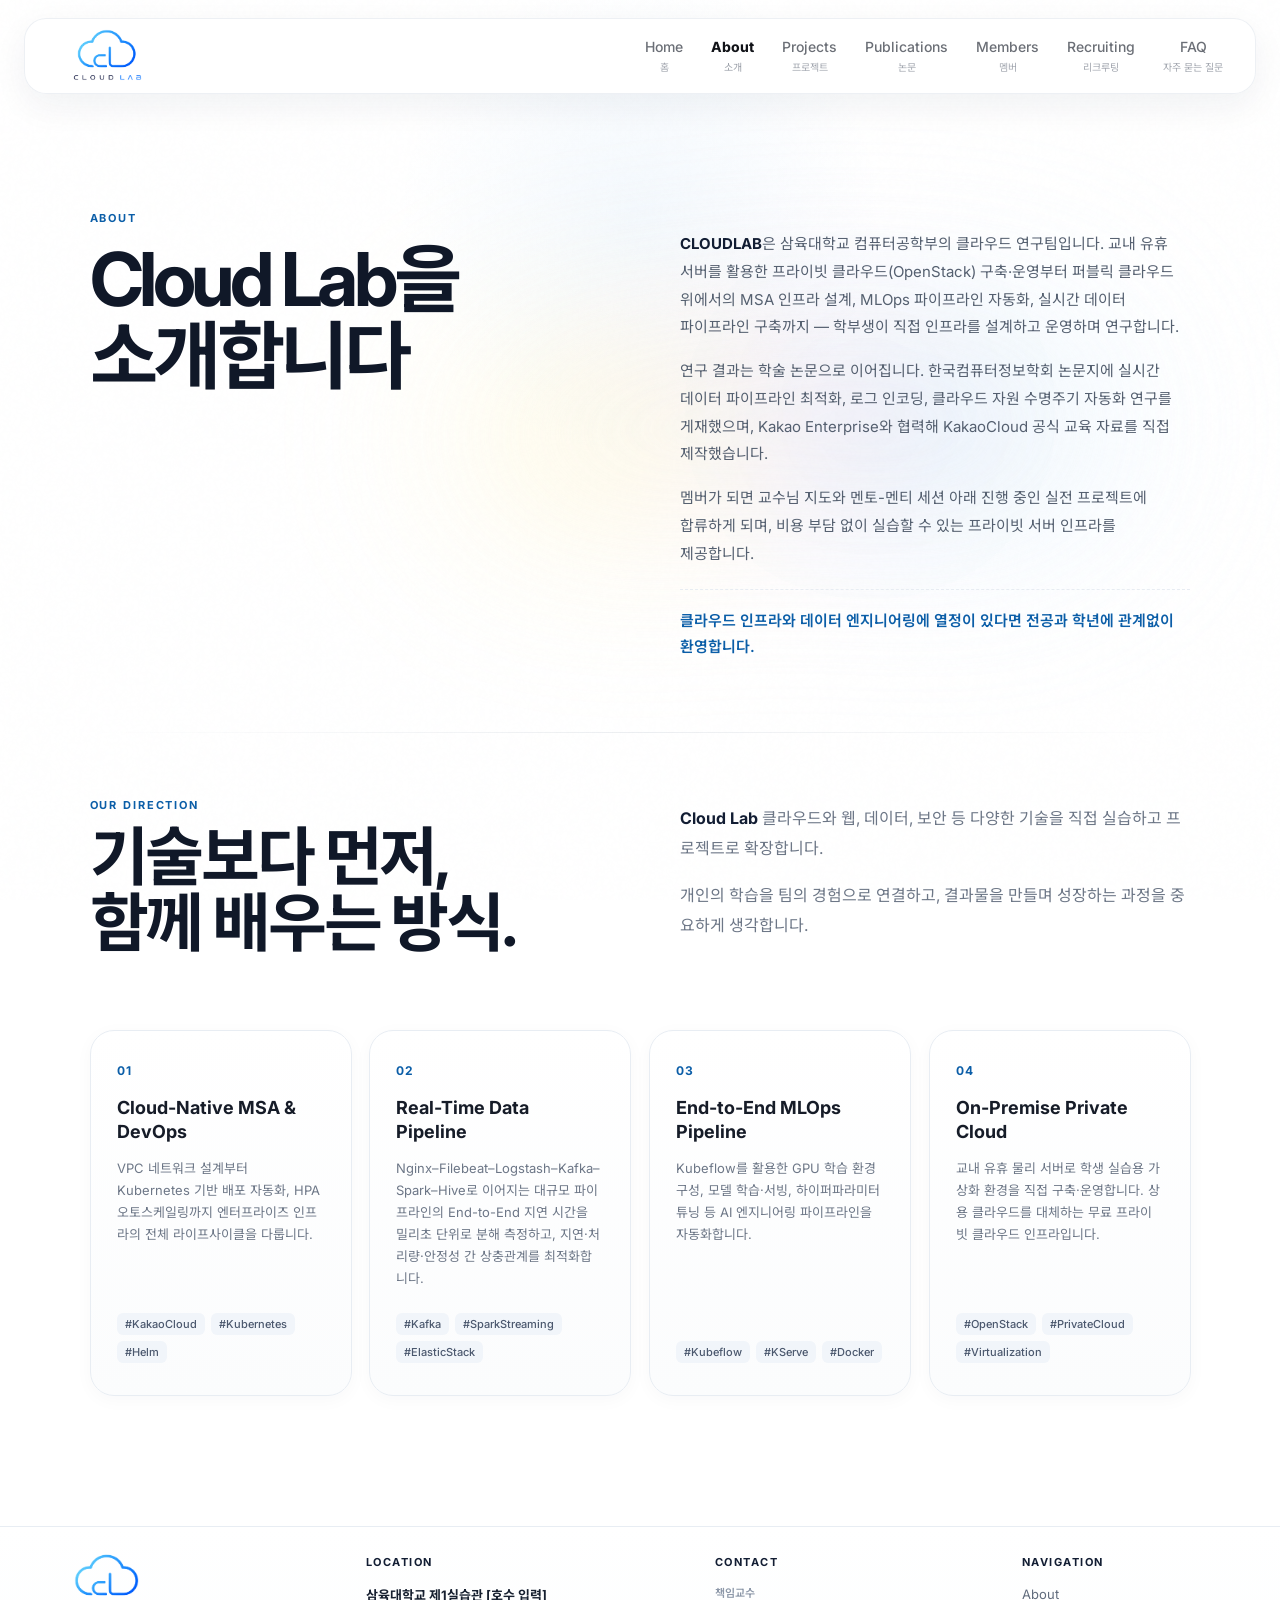
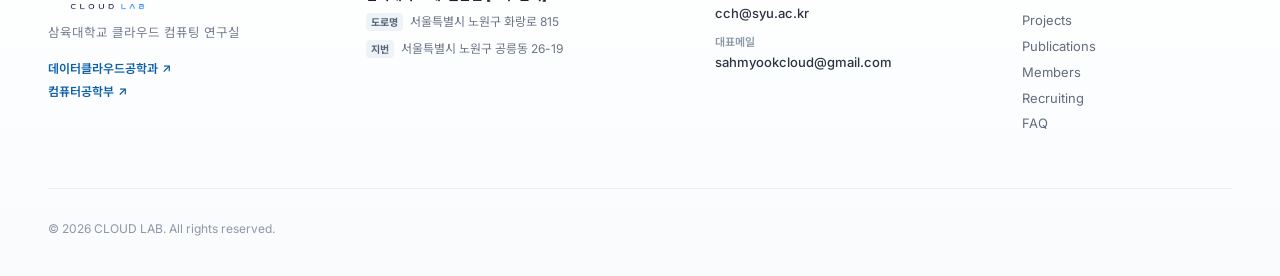
==== commit 26af10d3: "1차 완성본" ====
--- a/about.html
+++ b/about.html
@@ -15,13 +15,12 @@
 
     <header class="site-header">
         <a href="index.html" class="brand">
-            <span class="brand-symbol">
-                <span class="brand-dot dot-yellow"></span>
-                <span class="brand-dot dot-blue"></span>
-            </span>
+            <img src="images/logo/removedlogo.png" alt="Cloud Lab Logo" class="brand-logo-img">
+            <!--
             <span class="brand-copy">
                 <strong>CLOUD LAB</strong>
             </span>
+        -->
         </a>
 
         <button class="menu-toggle" aria-label="메뉴 열기">
@@ -40,10 +39,29 @@
     </header>
 
     <main class="page-main">
-        <section class="page-hero reveal">
-            <p class="eyebrow">ABOUT</p>
-            <h1>Cloud Lab을<br>소개합니다.</h1>
-            <p>클라우드 기술을 중심으로 배우고, 직접 만들고, 서로의 경험을 공유하는 삼육대학교 학생 기술 커뮤니티입니다.</p>
+        <!-- About Hero Section (2열 그리드 레이아웃) -->
+        <section class="page-hero about-hero reveal">
+            <!-- 좌측: 타이틀 영역 -->
+            <div class="hero-title-col">
+                <p class="eyebrow">ABOUT</p>
+                <h1>Cloud Lab을<br>소개합니다</h1>
+            </div>
+
+            <!-- 우측: 설명글 영역 -->
+            <div class="hero-desc-col">
+                <p>
+                    <strong>CLOUDLAB</strong>은 삼육대학교 컴퓨터공학부의 클라우드 연구팀입니다. 교내 유휴 서버를 활용한 프라이빗 클라우드(OpenStack) 구축·운영부터 퍼블릭 클라우드 위에서의 MSA 인프라 설계, MLOps 파이프라인 자동화, 실시간 데이터 파이프라인 구축까지 — 학부생이 직접 인프라를 설계하고 운영하며 연구합니다.
+                </p>
+                <p>
+                    연구 결과는 학술 논문으로 이어집니다. 한국컴퓨터정보학회 논문지에 실시간 데이터 파이프라인 최적화, 로그 인코딩, 클라우드 자원 수명주기 자동화 연구를 게재했으며, Kakao Enterprise와 협력해 KakaoCloud 공식 교육 자료를 직접 제작했습니다.
+                </p>
+                <p>
+                    멤버가 되면 교수님 지도와 멘토-멘티 세션 아래 진행 중인 실전 프로젝트에 합류하게 되며, 비용 부담 없이 실습할 수 있는 프라이빗 서버 인프라를 제공합니다.
+                </p>
+                <p class="hero-welcome">
+                    클라우드 인프라와 데이터 엔지니어링에 열정이 있다면 전공과 학년에 관계없이 환영합니다.
+                </p>
+            </div>
         </section>
 
         <section class="detail-section">
@@ -53,7 +71,7 @@
                     <h2>기술보다 먼저,<br>함께 배우는 방식.</h2>
                 </div>
                 <div class="section-copy reveal">
-                    <p>Cloud Lab은 클라우드와 웹, 데이터, 보안 등 다양한 기술을 직접 실습하고 프로젝트로 확장합니다.</p>
+                    <p><strong>Cloud Lab</strong> 클라우드와 웹, 데이터, 보안 등 다양한 기술을 직접 실습하고 프로젝트로 확장합니다.</p>
                     <p>개인의 학습을 팀의 경험으로 연결하고, 결과물을 만들며 성장하는 과정을 중요하게 생각합니다.</p>
                 </div>
             </div>
@@ -108,11 +126,69 @@
     </main>
 
     <footer class="site-footer">
-        <div>
-            <strong>Cloud Lab</strong>
-            <small>Sahmyook University</small>
+        <div class="footer-inner">
+            <div class="footer-grid">
+                <!-- 1. 브랜드 및 소속 학과 -->
+                <div class="footer-col footer-brand-col">
+                    <div class="brand">
+                        <img src="images/logo/removedlogo.png" alt="Cloud Lab Logo" class="brand-logo-img">
+                        <!-- <strong class="brand-name">CLOUD LAB</strong> -->
+                    </div>
+                    <p class="footer-desc">
+                        삼육대학교 클라우드 컴퓨팅 연구실<br>
+                    </p>
+                    <div class="footer-dept-links">
+                        <a href="https://www.syu.ac.kr/dce/" target="_blank" rel="noopener noreferrer">
+                            데이터클라우드공학과 <span aria-hidden="true">↗</span>
+                        </a>
+                        <a href="https://www.syu.ac.kr/cse/" target="_blank" rel="noopener noreferrer">
+                            컴퓨터공학부 <span aria-hidden="true">↗</span>
+                        </a>
+                    </div>
+                </div>
+
+                <!-- 2. Location (위치) -->
+                <div class="footer-col">
+                    <h3>LOCATION</h3>
+                    <div class="footer-address-block">
+                        <strong class="location-building">삼육대학교 제1실습관 [호수 입력]</strong>
+                        <p class="address-line"><span>도로명</span> 서울특별시 노원구 화랑로 815</p>
+                        <p class="address-line"><span>지번</span> 서울특별시 노원구 공릉동 26-19</p>
+                    </div>
+                </div>
+
+                <!-- 3. Contact (연락처) -->
+                <div class="footer-col">
+                    <h3>CONTACT</h3>
+                    <div class="footer-info-item">
+                        <span>책임교수</span>
+                        <a href="mailto:cch@syu.ac.kr">cch@syu.ac.kr</a>
+                    </div>
+                    <div class="footer-info-item">
+                        <span>대표메일</span>
+                        <a href="mailto:sahmyookcloud@gmail.com">sahmyookcloud@gmail.com</a>
+                    </div>
+                </div>
+
+                <!-- 4. Navigation (세로 배치) -->
+                <div class="footer-col">
+                    <h3>NAVIGATION</h3>
+                    <ul class="footer-links">
+                        <li><a href="about.html">About</a></li>
+                        <li><a href="projects.html">Projects</a></li>
+                        <li><a href="publications.html">Publications</a></li>
+                        <li><a href="members.html">Members</a></li>
+                        <li><a href="recruiting.html">Recruiting</a></li>
+                        <li><a href="faq.html">FAQ</a></li>
+                    </ul>
+                </div>
+            </div>
+
+            <!-- 하단 Copyright -->
+            <div class="footer-bottom">
+                <p>&copy; 2026 CLOUD LAB. All rights reserved.</p>
+            </div>
         </div>
-        <p>Learn · Build · Connect</p>
     </footer>
 
     <script src="js/script.js"></script>
--- a/css/styles.css
+++ b/css/styles.css
@@ -516,6 +516,119 @@
 /* ==========================================
    About Page - Research Value Cards (4 Cards)
    ========================================== */
+/* About Page Hero Description */
+.page-hero-desc {
+    max-width: 780px;
+    margin-top: 10px;
+}
+
+.page-hero-desc p {
+    margin: 0 0 16px;
+    color: var(--muted);
+    font-size: 15.5px;
+    line-height: 1.85;
+    word-break: keep-all;
+}
+
+.page-hero-desc p strong {
+    color: #121d33;
+    font-weight: 700;
+}
+
+.page-hero-desc .hero-welcome {
+    margin-top: 22px;
+    color: var(--syu);
+    font-weight: 600;
+    font-size: 15px;
+}
+
+/* ==========================================
+   About Page Hero - 2 Column Split Layout
+   ========================================== */
+.about-hero {
+    max-width: 1380px;
+    width: 100%;
+    margin: 0 auto;
+    padding: 80px 7vw 60px;
+    display: grid;
+    /* 2단의 .section-grid와 동일한 1:1 분할 및 80px 간격 적용 */
+    grid-template-columns: 1fr 1fr;
+    gap: 80px;
+    align-items: start;
+    min-height: auto;
+}
+
+/* ★ 1단 등장 속도 제어 (기본 0.7초 -> 1.4초로 완화) */
+.about-hero.reveal {
+    transition: 
+        opacity 5.0s cubic-bezier(0.16, 1, 0.3, 1), 
+        transform 1.4s cubic-bezier(0.16, 1, 0.3, 1);
+}
+
+/* 좌측 타이틀 */
+.about-hero .hero-title-col h1 {
+    margin: 16px 0 0;
+    font-size: clamp(48px, 5.8vw, 76px);
+    line-height: 1.04;
+    letter-spacing: -0.06em;
+    word-break: keep-all;
+}
+
+/* 우측 설명글 */
+.about-hero .hero-desc-col {
+    display: flex;
+    flex-direction: column;
+    gap: 16px;
+    padding-top: 30px; /* 좌측 h1 첫 글자 라인과 시각적 높이 일치 */
+}
+
+.about-hero .hero-desc-col p {
+    margin: 0;
+    color: #556070;
+    font-size: 15px;
+    line-height: 1.85;
+    word-break: keep-all;
+}
+
+.about-hero .hero-desc-col p strong {
+    color: #121d33;
+    font-weight: 700;
+}
+
+.about-hero .hero-desc-col .hero-welcome {
+    margin-top: 6px;
+    padding-top: 18px;
+    border-top: 1px dashed var(--line);
+    color: var(--syu);
+    font-size: 15px;
+    font-weight: 600;
+    line-height: 1.7;
+}
+
+.about-hero ~ .detail-section {
+    padding-bottom: 0px; /* 30px ~ 60px 사이로 직접 조절 */
+}
+
+/* 소개 페이지 2단 및 세부 섹션 내 강조 텍스트 컬러 일치 */
+.detail-section p strong,
+.value-card p strong {
+    color: #121d33;
+    font-weight: 700;
+}
+
+/* 태블릿 및 모바일 반응형 */
+@media (max-width: 900px) {
+    .about-hero {
+        grid-template-columns: 1fr;
+        gap: 36px;
+        padding-top: 60px;
+    }
+
+    .about-hero .hero-desc-col {
+        padding-top: 0;
+    }
+}
+
 .value-grid {
     display: grid;
     grid-template-columns: repeat(4, 1fr);
@@ -859,6 +972,28 @@
     color: #7a8492;
     font-size: 11px;
 }
+
+/* ★ 진로 배너(본문)와 하단 푸터 사이 간격 단독 제어 */
+.members-content {
+    padding-bottom: 30px;
+}
+
+/* 1. members 본문 및 진로 배너 자체의 하단 여백 제거 */
+.members-content {
+    padding-bottom: 0 !important;
+}
+
+.career-banner,
+.career-section {
+    margin-bottom: 0 !important;
+}
+
+/* 2. members 페이지에서만 푸터의 상단 여백을 30px로 축소 */
+.members-page-main ~ .site-footer,
+main.members-page-main + .site-footer {
+    margin-top: 30px !important;
+}
+
 
 /* ==========================================
    Recruiting Section
@@ -1051,6 +1186,23 @@
     transform: translate(3px, -3px);
 }
 
+/* ==========================================
+   Recruiting 페이지 - 지원 배너와 푸터 간격 (30px 고정)
+   ========================================== */
+
+/* 1. Recruiting 최하단 지원 카드 자체의 하단 바깥 여백 제거 */
+.recruit-apply-clean {
+    margin-bottom: 0 !important;
+}
+
+/* 2. Recruiting 페이지 푸터 상단 여백 30px 고정 */
+.premium-recruiting-main ~ .site-footer,
+main.premium-recruiting-main + .site-footer,
+.recruiting-main ~ .site-footer,
+main.recruiting-main + .site-footer {
+    margin-top: 30px !important;
+}
+
 @keyframes recruitingMorph {
     0% { transform: translate(0, 0) scale(1); }
     25% { transform: translate(25px, -15px) scale(1.08); }
@@ -1079,6 +1231,21 @@
 .faq-page-content p {
     color: var(--muted);
     line-height: 1.75;
+}
+
+/* ==========================================
+   FAQ 페이지 - CTA 배너와 푸터 간격 (30px 고정)
+   ========================================== */
+
+/* 1. FAQ CTA 배너 자체의 하단 바깥 여백 제거 */
+.faq-cta {
+    margin-bottom: 0 !important;
+}
+
+/* 2. FAQ 페이지 푸터 상단 여백 30px 고정 */
+.premium-fqp-main ~ .site-footer,
+main.premium-fqp-main + .site-footer {
+    margin-top: 30px !important;
 }
 
 /* ==========================================
@@ -1546,6 +1713,58 @@
 }
 
 /* ==========================================
+   Projects 페이지 - 푸터 간격 30px 고정
+   ========================================== */
+.projects-content {
+    padding-bottom: 0 !important;
+}
+
+.lab-project-list {
+    margin-bottom: 0 !important;
+}
+
+main:has(.projects-content) ~ .site-footer,
+main:has(.projects-content) + .site-footer,
+.projects-page-main ~ .site-footer,
+main.projects-page-main + .site-footer {
+    margin-top: 130px !important;
+}
+
+/* ==========================================
+   Projects Page - 1단(Hero)과 2단 좌측 시작선 전 구간 반응형 일치
+   ========================================== */
+/* 1. 기본 데스크톱 (전체화면) */
+main:has(.projects-content) .page-hero,
+.projects-page-main .page-hero {
+    max-width: 1380px;
+    width: 100%;
+    margin: 0 auto;
+    padding-left: 7vw !important;
+    padding-right: 7vw !important;
+    box-sizing: border-box;
+}
+
+/* 2. 태블릿 구간 (900px 이하 축소 시) */
+@media (max-width: 900px) {
+    main:has(.projects-content) .page-hero,
+    .projects-page-main .page-hero,
+    .projects-content {
+        padding-left: 6vw !important;
+        padding-right: 6vw !important;
+    }
+}
+
+/* 3. 모바일 구간 (600px 이하 축소 시) */
+@media (max-width: 600px) {
+    main:has(.projects-content) .page-hero,
+    .projects-page-main .page-hero,
+    .projects-content {
+        padding-left: 20px !important;
+        padding-right: 20px !important;
+    }
+}
+
+/* ==========================================
    Publications Page
    ========================================== */
 .publications-page .page-hero::before {
@@ -1648,6 +1867,167 @@
 .publication-item:hover .publication-link:not(.is-disabled) {
     transform: translate(3px, -3px);
     background: #edf5fc;
+}
+
+/* ==========================================
+   Publications Page
+   ========================================== */
+.publications-page .page-hero::before {
+    left: 61%;
+    background:
+        radial-gradient(ellipse 40% 50% at 27% 52%, rgba(244, 222, 242, 0.70) 0%, rgba(244, 222, 242, 0.36) 34%, rgba(244, 222, 242, 0.10) 54%, transparent 76%),
+        radial-gradient(ellipse 42% 52% at 55% 45%, rgba(211, 234, 255, 0.76) 0%, rgba(211, 234, 255, 0.39) 34%, rgba(211, 234, 255, 0.11) 55%, transparent 77%),
+        radial-gradient(ellipse 35% 44% at 79% 58%, rgba(255, 244, 190, 0.58) 0%, rgba(255, 244, 190, 0.29) 32%, rgba(255, 244, 190, 0.08) 50%, transparent 72%);
+}
+
+.publications-content {
+    padding-top: 35px;
+}
+
+.publication-intro {
+    display: grid;
+    grid-template-columns: 1.15fr 0.85fr;
+    column-gap: 80px;
+    align-items: end;
+    margin-bottom: 54px;
+}
+
+.publication-intro .section-kicker {
+    grid-column: 1 / -1;
+}
+
+.publication-intro h2 {
+    grid-column: 1;
+}
+
+.publication-intro > p:last-child {
+    grid-column: 2;
+    align-self: end;
+}
+
+.publication-list {
+    border-top: 1px solid var(--line);
+}
+
+.publication-item {
+    display: grid;
+    grid-template-columns: 80px minmax(0, 1fr) 48px;
+    gap: 28px;
+    align-items: center;
+    padding: 34px 0;
+    border-bottom: 1px solid var(--line);
+    transition: padding-left 0.24s ease, background 0.24s ease;
+}
+
+.publication-item:hover {
+    padding-left: 10px;
+    background: linear-gradient(90deg, rgba(213, 235, 255, 0.16), transparent 55%);
+}
+
+.publication-index {
+    color: var(--syu);
+    font-size: 11px;
+    font-weight: 700;
+    letter-spacing: 0.12em;
+}
+
+.publication-meta {
+    display: flex;
+    flex-wrap: wrap;
+    gap: 8px 16px;
+    margin-bottom: 10px;
+    color: #8d97a6;
+    font-size: 10px;
+    font-weight: 600;
+    letter-spacing: 0.04em;
+}
+
+.publication-main h3 {
+    max-width: 1000px;
+    margin: 0;
+    color: #192438;
+    font-size: clamp(20px, 2vw, 27px);
+    line-height: 1.42;
+    letter-spacing: -0.025em;
+}
+
+.publication-main > p {
+    margin: 10px 0 0;
+    color: var(--muted);
+    font-size: 12px;
+    line-height: 1.7;
+}
+
+.publication-link {
+    display: grid;
+    place-items: center;
+    width: 38px;
+    height: 38px;
+    border-radius: 50%;
+    color: var(--syu);
+    font-size: 17px;
+    transition: transform 0.22s ease, background 0.22s ease;
+}
+
+.publication-item:hover .publication-link:not(.is-disabled) {
+    transform: translate(3px, -3px);
+    background: #edf5fc;
+}
+
+/* ==========================================
+   Publications 페이지 - 푸터 상단 여백 (120px 유지)
+   ========================================== */
+.publications-content {
+    padding-bottom: 0 !important;
+}
+
+.publication-list {
+    margin-bottom: 0 !important;
+}
+
+main:has(.publications-content) ~ .site-footer,
+main:has(.publications-content) + .site-footer,
+.publications-page-main ~ .site-footer,
+main.publications-page-main + .site-footer,
+.publications-page ~ .site-footer {
+    margin-top: 120px !important;
+}
+
+/* ==========================================
+   Publications Page - 1단(Hero)과 2단 좌측 시작선 전 구간 반응형 일치
+   ========================================== */
+/* 1. 기본 데스크톱 (전체화면) */
+main:has(.publications-content) .page-hero,
+.publications-page-main .page-hero,
+.publications-page .page-hero {
+    max-width: 1380px;
+    width: 100%;
+    margin: 0 auto;
+    padding-left: 7vw !important;
+    padding-right: 7vw !important;
+    box-sizing: border-box;
+}
+
+/* 2. 태블릿 구간 (900px 이하 축소 시) */
+@media (max-width: 900px) {
+    main:has(.publications-content) .page-hero,
+    .publications-page-main .page-hero,
+    .publications-page .page-hero,
+    .publications-content {
+        padding-left: 6vw !important;
+        padding-right: 6vw !important;
+    }
+}
+
+/* 3. 모바일 구간 (600px 이하 축소 시) */
+@media (max-width: 600px) {
+    main:has(.publications-content) .page-hero,
+    .publications-page-main .page-hero,
+    .publications-page .page-hero,
+    .publications-content {
+        padding-left: 20px !important;
+        padding-right: 20px !important;
+    }
 }
 
 /* ==========================================
@@ -1921,7 +2301,6 @@
     .recruiting-blob {
         filter: blur(65px);
     }
-
     .course-card {
         padding: 24px;
         border-radius: 20px;
--- a/css/premium.css
+++ b/css/premium.css
@@ -1516,4 +1516,4 @@
 .home-page .hero-center {
     position: relative;
     z-index: 3;
-}+}
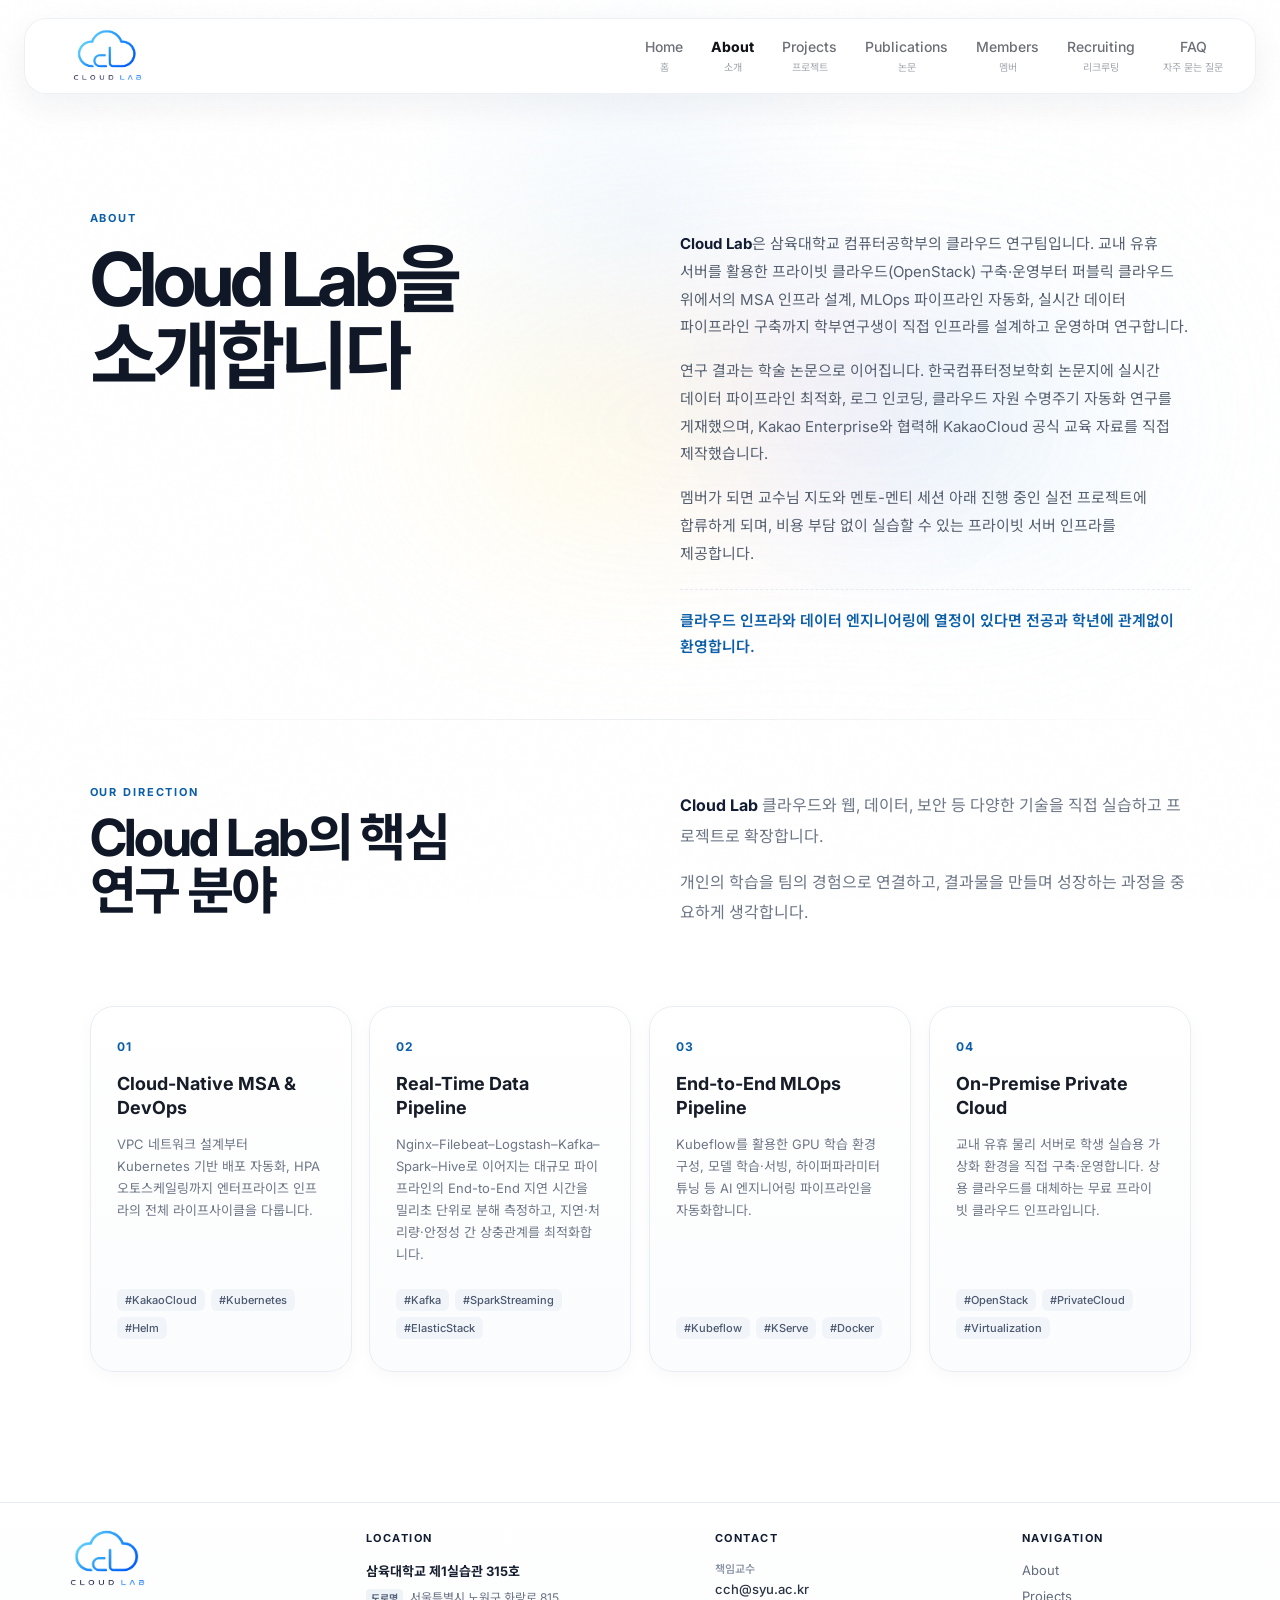
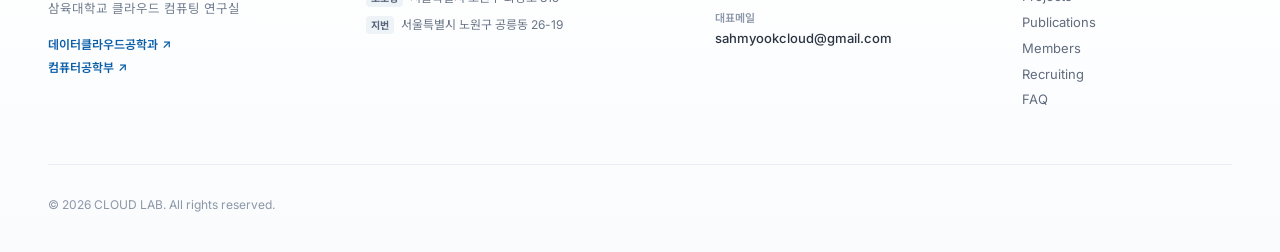
==== commit dc48cfe5: "Update website content and UI" ====
--- a/about.html
+++ b/about.html
@@ -50,7 +50,7 @@
             <!-- 우측: 설명글 영역 -->
             <div class="hero-desc-col">
                 <p>
-                    <strong>CLOUDLAB</strong>은 삼육대학교 컴퓨터공학부의 클라우드 연구팀입니다. 교내 유휴 서버를 활용한 프라이빗 클라우드(OpenStack) 구축·운영부터 퍼블릭 클라우드 위에서의 MSA 인프라 설계, MLOps 파이프라인 자동화, 실시간 데이터 파이프라인 구축까지 — 학부생이 직접 인프라를 설계하고 운영하며 연구합니다.
+                    <strong>Cloud Lab</strong>은 삼육대학교 컴퓨터공학부의 클라우드 연구팀입니다. 교내 유휴 서버를 활용한 프라이빗 클라우드(OpenStack) 구축·운영부터 퍼블릭 클라우드 위에서의 MSA 인프라 설계, MLOps 파이프라인 자동화, 실시간 데이터 파이프라인 구축까지 학부연구생이 직접 인프라를 설계하고 운영하며 연구합니다.
                 </p>
                 <p>
                     연구 결과는 학술 논문으로 이어집니다. 한국컴퓨터정보학회 논문지에 실시간 데이터 파이프라인 최적화, 로그 인코딩, 클라우드 자원 수명주기 자동화 연구를 게재했으며, Kakao Enterprise와 협력해 KakaoCloud 공식 교육 자료를 직접 제작했습니다.
@@ -68,7 +68,7 @@
             <div class="section-grid">
                 <div class="reveal">
                     <p class="section-kicker">OUR DIRECTION</p>
-                    <h2>기술보다 먼저,<br>함께 배우는 방식.</h2>
+                    <h2>Cloud Lab의 핵심<br>연구 분야</h2>
                 </div>
                 <div class="section-copy reveal">
                     <p><strong>Cloud Lab</strong> 클라우드와 웹, 데이터, 보안 등 다양한 기술을 직접 실습하고 프로젝트로 확장합니다.</p>
@@ -151,7 +151,7 @@
                 <div class="footer-col">
                     <h3>LOCATION</h3>
                     <div class="footer-address-block">
-                        <strong class="location-building">삼육대학교 제1실습관 [호수 입력]</strong>
+                        <strong class="location-building">삼육대학교 제1실습관 315호</strong>
                         <p class="address-line"><span>도로명</span> 서울특별시 노원구 화랑로 815</p>
                         <p class="address-line"><span>지번</span> 서울특별시 노원구 공릉동 26-19</p>
                     </div>
--- a/css/styles.css
+++ b/css/styles.css
@@ -1,3 +1,7 @@
+/* ==========================================================================
+   [공통] 전역 기본 리셋 및 컬러 변수 (Global & Reset)
+   ========================================================================== */
+
 * {
     box-sizing: border-box;
 }
@@ -28,9 +32,11 @@
     --blue: #d5ebff;
 }
 
-/* ==========================================
-   Header & Navigation
-   ========================================== */
+
+/* ==========================================================================
+   [공통] 상단 헤더 및 내비게이션 (Header & Navigation)
+   ========================================================================== */
+
 .site-header {
     position: fixed;
     top: 18px;
@@ -181,198 +187,11 @@
     cursor: pointer;
 }
 
-/* ==========================================
-   Home Hero & Typing Animation
-   ========================================== */
-.home-main {
-    min-height: 100vh;
-}
-
-.home-hero {
-    position: relative;
-    min-height: 100vh;
-    display: flex;
-    align-items: center;
-    justify-content: center;
-    overflow: hidden;
-    padding: 140px 40px 100px;
-    background: #ffffff;
-}
-
-.hero-center {
-    position: relative;
-    z-index: 3;
-    width: 100%;
-    max-width: 1100px;
-    text-align: center;
-}
-
-.home-eyebrow {
-    margin: 0 0 28px;
-    color: var(--syu);
-    font-size: 14px;
-    font-weight: 700;
-    letter-spacing: 0.24em;
-}
-
-.home-title {
-    display: flex;
-    flex-direction: column;
-    align-items: center;
-    margin: 0;
-    font-size: clamp(65px, 7.5vw, 120px);
-    font-weight: 700;
-    line-height: 0.95;
-    letter-spacing: -0.07em;
-}
-
-.home-title > span {
-    display: inline-flex;
-    align-items: center;
-    justify-content: center;
-    min-height: 1.05em;
-    white-space: nowrap;
-}
-
-.title-cloud {
-    color: #121d33;
-}
-
-.title-connect {
-    color: #7e899b;
-}
-
-.title-create {
-    color: #9ca7b8;
-}
-
-.typing-cursor {
-    display: inline-block;
-    margin-left: 6px;
-    font-weight: 200;
-    color: var(--syu);
-    line-height: 1;
-    transform: translateY(-2px);
-    animation: blink 0.8s infinite;
-}
-
-@keyframes blink {
-    0%, 100% { opacity: 1; }
-    50% { opacity: 0; }
-}
-
-.home-description {
-    max-width: 720px;
-    margin: 46px auto 0;
-    color: #657185;
-    font-size: 18px;
-    line-height: 1.8;
-}
-
-.home-actions {
-    display: flex;
-    align-items: center;
-    justify-content: center;
-    gap: 34px;
-    margin-top: 38px;
-}
-
-.home-primary-btn {
-    display: inline-flex;
-    align-items: center;
-    gap: 28px;
-    padding: 16px 28px;
-    border-radius: 999px;
-    background: linear-gradient(135deg, #0754a0, #0872ce);
-    color: #ffffff;
-    font-size: 16px;
-    font-weight: 500;
-    transition: transform 0.25s ease, box-shadow 0.25s ease;
-}
-
-.home-primary-btn:hover {
-    transform: translateY(-3px);
-    box-shadow: 0 12px 30px rgba(11, 94, 168, 0.2);
-}
-
-.home-secondary-btn {
-    color: #075bad;
-    font-size: 16px;
-    font-weight: 500;
-    transition: opacity 0.2s ease;
-}
-
-.home-secondary-btn:hover {
-    opacity: 0.55;
-}
-
-.home-gradient {
-    position: absolute;
-    top: 51%;
-    left: 50%;
-    z-index: 0;
-    width: min(1120px, 92vw);
-    height: min(720px, 72vh);
-    transform: translate(-50%, -50%);
-    pointer-events: none;
-}
-
-.home-blob {
-    position: absolute;
-    border-radius: 48% 52% 58% 42% / 45% 55% 45% 55%;
-    mix-blend-mode: multiply;
-    animation: homeMorph 18s ease-in-out infinite alternate;
-}
-
-.blob-yellow {
-    top: 18%;
-    left: 2%;
-    width: 48%;
-    height: 70%;
-    background: rgba(255, 241, 174, 0.58);
-    filter: blur(95px);
-}
-
-.blob-pink {
-    top: 12%;
-    left: 22%;
-    width: 56%;
-    height: 74%;
-    background: rgba(244, 218, 241, 0.58);
-    filter: blur(100px);
-    animation-delay: -6s;
-}
-
-.blob-blue {
-    top: 10%;
-    right: 0;
-    width: 50%;
-    height: 76%;
-    background: rgba(205, 230, 255, 0.64);
-    filter: blur(100px);
-    animation-delay: -11s;
-}
-
-.blob-syu {
-    top: 34%;
-    right: 18%;
-    width: 25%;
-    height: 38%;
-    background: rgba(11, 94, 168, 0.08);
-    filter: blur(115px);
-    animation-delay: -8s;
-}
-
-@keyframes homeMorph {
-    0% { transform: translate(0, 0) scale(1) rotate(-2deg); }
-    33% { transform: translate(18px, -15px) scale(1.06) rotate(1deg); }
-    66% { transform: translate(-15px, 12px) scale(1.10) rotate(-2deg); }
-    100% { transform: translate(12px, 18px) scale(1.04) rotate(3deg); }
-}
-
-/* ==========================================
-   Page Hero & Detail Sections
-   ========================================== */
+
+/* ==========================================================================
+   [공통] 서브 페이지 공통 베이스 레이아웃 (Subpage Base Layout)
+   ========================================================================== */
+
 .page-main {
     padding-top: 120px;
 }
@@ -393,7 +212,7 @@
 .page-hero h1,
 .members-head h1 {
     margin: 18px 0 28px;
-    font-size: clamp(58px, 7vw, 104px);
+    font-size: clamp(49px, 6vw, 88px);
     line-height: 0.98;
     letter-spacing: -0.065em;
 }
@@ -413,6 +232,7 @@
     letter-spacing: 0.17em;
 }
 
+/* 기본 Hero 배경 블롭 */
 .page-hero::before,
 .members-head::before {
     content: "";
@@ -456,36 +276,6 @@
         radial-gradient(ellipse 38% 46% at 75% 47%, rgba(255, 244, 190, 0.67) 0%, rgba(255, 244, 190, 0.34) 32%, rgba(255, 244, 190, 0.10) 52%, transparent 74%);
 }
 
-.recruiting-page .page-hero::before {
-    left: 61%;
-    background:
-        radial-gradient(ellipse 40% 50% at 27% 48%, rgba(255, 244, 190, 0.80) 0%, rgba(255, 244, 190, 0.43) 34%, rgba(255, 244, 190, 0.12) 54%, transparent 76%),
-        radial-gradient(ellipse 40% 50% at 53% 55%, rgba(244, 222, 242, 0.74) 0%, rgba(244, 222, 242, 0.40) 34%, rgba(244, 222, 242, 0.12) 54%, transparent 76%),
-        radial-gradient(ellipse 37% 47% at 77% 42%, rgba(211, 234, 255, 0.66) 0%, rgba(211, 234, 255, 0.34) 32%, rgba(211, 234, 255, 0.10) 52%, transparent 74%);
-}
-
-.faq-page .page-hero::before {
-    left: 60%;
-    background:
-        radial-gradient(ellipse 42% 52% at 28% 48%, rgba(211, 234, 255, 0.78) 0%, rgba(211, 234, 255, 0.42) 34%, rgba(211, 234, 255, 0.12) 54%, transparent 76%),
-        radial-gradient(ellipse 38% 48% at 55% 52%, rgba(244, 222, 242, 0.62) 0%, rgba(244, 222, 242, 0.32) 32%, rgba(244, 222, 242, 0.09) 52%, transparent 74%),
-        radial-gradient(ellipse 34% 43% at 78% 55%, rgba(255, 244, 190, 0.54) 0%, rgba(255, 244, 190, 0.28) 30%, rgba(255, 244, 190, 0.08) 48%, transparent 70%);
-}
-
-@keyframes centerMorph {
-    0% { transform: translate(-50%, -50%) scale(1) rotate(-2deg); }
-    25% { transform: translate(-52%, -48%) scale(1.04) rotate(1deg); }
-    50% { transform: translate(-48%, -51%) scale(1.08) rotate(2deg); }
-    75% { transform: translate(-51%, -49%) scale(1.05) rotate(-1deg); }
-    100% { transform: translate(-49%, -52%) scale(1.02) rotate(2deg); }
-}
-
-@keyframes blueMorph {
-    0% { transform: translate(-50%, -50%) scale(1); opacity: 0.45; }
-    50% { transform: translate(-60%, -45%) scale(1.15); opacity: 0.58; }
-    100% { transform: translate(-43%, -55%) scale(1.05); opacity: 0.48; }
-}
-
 .detail-section,
 .members-content {
     max-width: 1380px;
@@ -502,7 +292,7 @@
 .section-grid h2,
 .recruit-panel h2 {
     margin: 12px 0;
-    font-size: clamp(42px, 5vw, 68px);
+    font-size: clamp(36px, 4vw, 56px);
     line-height: 1.03;
     letter-spacing: -0.05em;
 }
@@ -513,10 +303,190 @@
     line-height: 1.9;
 }
 
-/* ==========================================
-   About Page - Research Value Cards (4 Cards)
-   ========================================== */
-/* About Page Hero Description */
+
+/* ==========================================================================
+   [페이지] 1. 메인 홈 (Home)
+   ========================================================================== */
+
+.home-main {
+    min-height: 100vh;
+}
+
+.home-hero {
+    position: relative;
+    min-height: 100vh;
+    display: flex;
+    align-items: center;
+    justify-content: center;
+    overflow: hidden;
+    padding: 140px 40px 100px;
+    background: #ffffff;
+}
+
+.hero-center {
+    position: relative;
+    z-index: 3;
+    width: 100%;
+    max-width: 1100px;
+    text-align: center;
+}
+
+.home-eyebrow {
+    margin: 0 0 28px;
+    color: var(--syu);
+    font-size: 14px;
+    font-weight: 700;
+    letter-spacing: 0.24em;
+}
+
+.home-title {
+    display: flex;
+    flex-direction: column;
+    align-items: center;
+    margin: 0;
+    font-size: clamp(65px, 7.5vw, 120px);
+    font-weight: 700;
+    line-height: 0.95;
+    letter-spacing: -0.07em;
+}
+
+.home-title > span {
+    display: inline-flex;
+    align-items: center;
+    justify-content: center;
+    min-height: 1.05em;
+    white-space: nowrap;
+}
+
+.title-cloud {
+    color: #121d33;
+}
+
+.title-connect {
+    color: #7e899b;
+}
+
+.title-create {
+    color: #9ca7b8;
+}
+
+.typing-cursor {
+    display: inline-block;
+    margin-left: 6px;
+    font-weight: 200;
+    color: var(--syu);
+    line-height: 1;
+    transform: translateY(-2px);
+    animation: blink 0.8s infinite;
+}
+
+.home-description {
+    max-width: 720px;
+    margin: 46px auto 0;
+    color: #657185;
+    font-size: 18px;
+    line-height: 1.8;
+}
+
+.home-actions {
+    display: flex;
+    align-items: center;
+    justify-content: center;
+    gap: 34px;
+    margin-top: 38px;
+}
+
+.home-primary-btn {
+    display: inline-flex;
+    align-items: center;
+    gap: 28px;
+    padding: 16px 28px;
+    border-radius: 999px;
+    background: linear-gradient(135deg, #0754a0, #0872ce);
+    color: #ffffff;
+    font-size: 16px;
+    font-weight: 500;
+    transition: transform 0.25s ease, box-shadow 0.25s ease;
+}
+
+.home-primary-btn:hover {
+    transform: translateY(-3px);
+    box-shadow: 0 12px 30px rgba(11, 94, 168, 0.2);
+}
+
+.home-secondary-btn {
+    color: #075bad;
+    font-size: 16px;
+    font-weight: 500;
+    transition: opacity 0.2s ease;
+}
+
+.home-secondary-btn:hover {
+    opacity: 0.55;
+}
+
+.home-gradient {
+    position: absolute;
+    top: 51%;
+    left: 50%;
+    z-index: 0;
+    width: min(1120px, 92vw);
+    height: min(720px, 72vh);
+    transform: translate(-50%, -50%);
+    pointer-events: none;
+}
+
+.home-blob {
+    position: absolute;
+    border-radius: 48% 52% 58% 42% / 45% 55% 45% 55%;
+    mix-blend-mode: multiply;
+    animation: homeMorph 18s ease-in-out infinite alternate;
+}
+
+.blob-yellow {
+    top: 18%;
+    left: 2%;
+    width: 48%;
+    height: 70%;
+    background: rgba(255, 241, 174, 0.58);
+    filter: blur(95px);
+}
+
+.blob-pink {
+    top: 12%;
+    left: 22%;
+    width: 56%;
+    height: 74%;
+    background: rgba(244, 218, 241, 0.58);
+    filter: blur(100px);
+    animation-delay: -6s;
+}
+
+.blob-blue {
+    top: 10%;
+    right: 0;
+    width: 50%;
+    height: 76%;
+    background: rgba(205, 230, 255, 0.64);
+    filter: blur(100px);
+    animation-delay: -11s;
+}
+
+.blob-syu {
+    top: 34%;
+    right: 18%;
+    width: 25%;
+    height: 38%;
+    background: rgba(11, 94, 168, 0.08);
+    filter: blur(115px);
+    animation-delay: -8s;
+}
+
+
+/* ==========================================================================
+   [페이지] 2. 소개 (About)
+   ========================================================================== */
+
 .page-hero-desc {
     max-width: 780px;
     margin-top: 10px;
@@ -542,30 +512,25 @@
     font-size: 15px;
 }
 
-/* ==========================================
-   About Page Hero - 2 Column Split Layout
-   ========================================== */
+/* About Page Hero - 2단 분할 레이아웃 */
 .about-hero {
     max-width: 1380px;
     width: 100%;
     margin: 0 auto;
     padding: 80px 7vw 60px;
     display: grid;
-    /* 2단의 .section-grid와 동일한 1:1 분할 및 80px 간격 적용 */
     grid-template-columns: 1fr 1fr;
     gap: 80px;
     align-items: start;
     min-height: auto;
 }
 
-/* ★ 1단 등장 속도 제어 (기본 0.7초 -> 1.4초로 완화) */
 .about-hero.reveal {
     transition: 
         opacity 5.0s cubic-bezier(0.16, 1, 0.3, 1), 
         transform 1.4s cubic-bezier(0.16, 1, 0.3, 1);
 }
 
-/* 좌측 타이틀 */
 .about-hero .hero-title-col h1 {
     margin: 16px 0 0;
     font-size: clamp(48px, 5.8vw, 76px);
@@ -574,12 +539,11 @@
     word-break: keep-all;
 }
 
-/* 우측 설명글 */
 .about-hero .hero-desc-col {
     display: flex;
     flex-direction: column;
     gap: 16px;
-    padding-top: 30px; /* 좌측 h1 첫 글자 라인과 시각적 높이 일치 */
+    padding-top: 30px;
 }
 
 .about-hero .hero-desc-col p {
@@ -606,27 +570,13 @@
 }
 
 .about-hero ~ .detail-section {
-    padding-bottom: 0px; /* 30px ~ 60px 사이로 직접 조절 */
-}
-
-/* 소개 페이지 2단 및 세부 섹션 내 강조 텍스트 컬러 일치 */
+    padding-bottom: 0px;
+}
+
 .detail-section p strong,
 .value-card p strong {
     color: #121d33;
     font-weight: 700;
-}
-
-/* 태블릿 및 모바일 반응형 */
-@media (max-width: 900px) {
-    .about-hero {
-        grid-template-columns: 1fr;
-        gap: 36px;
-        padding-top: 60px;
-    }
-
-    .about-hero .hero-desc-col {
-        padding-top: 0;
-    }
 }
 
 .value-grid {
@@ -700,9 +650,6 @@
     font-weight: 500;
 }
 
-/* ==========================================
-   Activity Detail
-   ========================================== */
 .activity-detail {
     display: grid;
     grid-template-columns: 120px 1fr;
@@ -733,9 +680,11 @@
     line-height: 1.8;
 }
 
-/* ==========================================
-   Members Page
-   ========================================== */
+
+/* ==========================================================================
+   [페이지] 3. 구성원 (Members)
+   ========================================================================== */
+
 .members-page-main {
     padding-top: 140px;
 }
@@ -745,13 +694,13 @@
     isolation: isolate;
     overflow: visible;
     max-width: 1380px;
-    min-height: 500px;
+    min-height: 360px;
     display: grid;
     grid-template-columns: 1fr 0.65fr;
     align-items: center;
     gap: 70px;
     margin: auto;
-    padding: 55px 7vw 35px;
+    padding: 55px 7vw 0px;
 }
 
 .members-head::before {
@@ -826,8 +775,17 @@
     border-radius: 28px;
     background: linear-gradient(145deg, #e8f2fb, #d6e7f6);
     font-size: 26px;
-}
-
+    overflow: hidden;
+    padding: 0;
+}
+
+.portrait-professor img {
+    width: 100%;
+    height: 100%;
+    object-fit: cover;
+    object-position: center;
+    display: block;
+}
 .role {
     color: var(--syu);
     font-size: 11px;
@@ -872,16 +830,22 @@
     margin-top: 26px;
 }
 
+/* 멤버 2x2 가로형 카드 그리드 */
 .member-grid {
     display: grid;
-    grid-template-columns: repeat(4, 1fr);
-    gap: 16px;
+    grid-template-columns: repeat(2, minmax(0, 1fr));
+    gap: 24px;
 }
 
 .member-card {
-    padding: 18px;
+    display: grid;
+    grid-template-columns: 140px minmax(0, 1fr);
+    column-gap: 24px;
+    row-gap: 12px;
+    align-items: center;
+    padding: 24px;
     border: 1px solid var(--line);
-    border-radius: 24px;
+    border-radius: 26px;
     background: #ffffff;
     box-shadow: 0 10px 24px rgba(32, 55, 82, 0.04);
     transition: transform 0.25s ease, box-shadow 0.25s ease;
@@ -893,8 +857,11 @@
 }
 
 .member-card .portrait {
-    width: 100%;
-    aspect-ratio: 3 / 4;
+    grid-column: 1;
+    grid-row: 1;
+    width: 140px;
+    height: 140px;
+    aspect-ratio: 1 / 1;
     overflow: hidden;
     padding: 0;
     margin: 0;
@@ -921,41 +888,47 @@
 .portrait-g { background: linear-gradient(145deg, #eaf7fb, #d7eef6); }
 
 .member-top {
+    grid-column: 2;
+    grid-row: 1;
     display: flex;
     justify-content: space-between;
+    align-items: flex-start;
     gap: 10px;
-    margin-top: 18px;
+    margin-top: 0;
 }
 
 .member-top h3 {
     margin: 0 0 4px;
-    font-size: 18px;
+    font-size: 19px;
 }
 
 .member-top p {
     margin: 0;
     color: #7d8795;
-    font-size: 12px;
+    font-size: 13px;
 }
 
 .cohort {
     height: max-content;
-    padding: 5px 8px;
+    padding: 5px 9px;
     border-radius: 999px;
     background: #edf5fc;
     color: var(--syu);
-    font-size: 10px;
+    font-size: 11px;
+    font-weight: 600;
 }
 
 .member-project {
-    margin-top: 24px;
-    padding-top: 16px;
+    grid-column: 2;
+    grid-row: 2;
+    margin-top: 8px;
+    padding-top: 14px;
     border-top: 1px solid var(--line);
 }
 
 .member-project small {
     display: block;
-    margin-bottom: 7px;
+    margin-bottom: 6px;
     color: #97a0ad;
     font-size: 9px;
     letter-spacing: 0.14em;
@@ -963,22 +936,18 @@
 
 .member-project strong {
     display: block;
-    font-size: 13px;
+    font-size: 13.5px;
     line-height: 1.45;
 }
 
 .member-project p {
     margin: 5px 0 0;
     color: #7a8492;
-    font-size: 11px;
-}
-
-/* ★ 진로 배너(본문)와 하단 푸터 사이 간격 단독 제어 */
-.members-content {
-    padding-bottom: 30px;
-}
-
-/* 1. members 본문 및 진로 배너 자체의 하단 여백 제거 */
+    font-size: 11.5px;
+    line-height: 1.5;
+}
+
+/* Members 페이지 최하단 및 푸터 간격 (30px 고정) */
 .members-content {
     padding-bottom: 0 !important;
 }
@@ -988,492 +957,16 @@
     margin-bottom: 0 !important;
 }
 
-/* 2. members 페이지에서만 푸터의 상단 여백을 30px로 축소 */
 .members-page-main ~ .site-footer,
 main.members-page-main + .site-footer {
     margin-top: 30px !important;
 }
 
 
-/* ==========================================
-   Recruiting Section
-   ========================================== */
-.recruit-panel {
-    display: grid;
-    grid-template-columns: 1fr 0.8fr;
-    gap: 80px;
-    padding: 60px;
-    border-radius: 30px;
-    background: linear-gradient(135deg, #fff7d9 0%, #f8e9f4 48%, #e5f2ff 100%);
-}
-
-.recruit-list {
-    margin: 0;
-}
-
-.recruit-list div {
-    display: grid;
-    grid-template-columns: 110px 1fr;
-    padding: 14px 0;
-    border-top: 1px solid rgba(23, 54, 94, 0.12);
-}
-
-.recruit-list dt {
-    color: #657184;
-    font-size: 12px;
-}
-
-.recruit-list dd {
-    margin: 0;
-    font-size: 14px;
-    font-weight: 600;
-}
-
-.recruiting-main {
-    padding-top: 118px;
-}
-
-.recruiting-hero {
-    position: relative;
-    isolation: isolate;
-    width: calc(100% - 80px);
-    max-width: 1440px;
-    min-height: calc(100vh - 145px);
-    margin: 0 auto 80px;
-    display: flex;
-    align-items: center;
-    justify-content: center;
-    overflow: hidden;
-    border-radius: 48px;
-    background: #ffffff;
-}
-
-.recruiting-gradient {
-    position: absolute;
-    inset: 0;
-    z-index: -1;
-    overflow: hidden;
-    pointer-events: none;
-}
-
-.recruiting-blob {
-    position: absolute;
-    border-radius: 50%;
-    filter: blur(90px);
-    opacity: 0.8;
-    will-change: transform;
-    animation: recruitingMorph 16s ease-in-out infinite alternate;
-}
-
-.recruit-yellow {
-    width: 52%;
-    height: 75%;
-    left: -12%;
-    top: 18%;
-    background: rgba(255, 239, 155, 0.70);
-    animation-delay: -2s;
-}
-
-.recruit-pink {
-    width: 52%;
-    height: 72%;
-    left: 20%;
-    top: 16%;
-    background: rgba(247, 215, 239, 0.70);
-    animation-delay: -6s;
-}
-
-.recruit-purple {
-    width: 46%;
-    height: 68%;
-    left: 46%;
-    top: 20%;
-    background: rgba(222, 213, 255, 0.62);
-    animation-delay: -10s;
-}
-
-.recruit-blue {
-    width: 48%;
-    height: 78%;
-    right: -10%;
-    top: 10%;
-    background: rgba(199, 228, 255, 0.72);
-    animation-delay: -13s;
-}
-
-.recruiting-hero::after {
-    content: "";
-    position: absolute;
-    inset: 0;
-    z-index: -1;
-    pointer-events: none;
-    background: radial-gradient(
-        ellipse at center,
-        rgba(255, 255, 255, 0) 0%,
-        rgba(255, 255, 255, 0.08) 45%,
-        rgba(255, 255, 255, 0.45) 88%,
-        rgba(255, 255, 255, 0.7) 100%
-    );
-}
-
-.recruiting-hero-content {
-    position: relative;
-    z-index: 3;
-    width: 100%;
-    max-width: 1280px;
-    padding: 80px 40px;
-    text-align: center;
-}
-
-.recruiting-eyebrow {
-    margin: 0 0 28px;
-    color: rgba(30, 30, 38, 0.55);
-    font-size: 12px;
-    font-weight: 700;
-    letter-spacing: 0.28em;
-}
-
-.recruiting-title {
-    margin: 0;
-    color: #090a0d;
-    font-family: Inter, "Noto Sans KR", sans-serif;
-    font-size: clamp(76px, 8.4vw, 138px);
-    font-weight: 700;
-    line-height: 0.88;
-    letter-spacing: -0.075em;
-}
-
-.recruiting-title span {
-    display: block;
-}
-
-.recruiting-description {
-    margin: 38px auto 0;
-    color: rgba(39, 42, 50, 0.58);
-    font-size: 17px;
-    font-weight: 400;
-    line-height: 1.8;
-}
-
-.recruiting-guide-btn {
-    display: inline-flex;
-    align-items: center;
-    justify-content: center;
-    gap: 12px;
-    margin-top: 28px;
-    padding: 15px 23px;
-    border-radius: 999px;
-    background: #0b0b0c;
-    color: #ffffff;
-    font-size: 13px;
-    font-weight: 600;
-    box-shadow: 0 10px 30px rgba(0, 0, 0, 0.12);
-    transition: transform 0.22s ease, box-shadow 0.22s ease, background 0.22s ease;
-}
-
-.recruiting-guide-btn span {
-    font-size: 16px;
-    transition: transform 0.22s ease;
-}
-
-.recruiting-guide-btn:hover {
-    transform: translateY(-3px);
-    background: #16171a;
-    box-shadow: 0 15px 35px rgba(0, 0, 0, 0.16);
-}
-
-.recruiting-guide-btn:hover span {
-    transform: translate(3px, -3px);
-}
-
-/* ==========================================
-   Recruiting 페이지 - 지원 배너와 푸터 간격 (30px 고정)
-   ========================================== */
-
-/* 1. Recruiting 최하단 지원 카드 자체의 하단 바깥 여백 제거 */
-.recruit-apply-clean {
-    margin-bottom: 0 !important;
-}
-
-/* 2. Recruiting 페이지 푸터 상단 여백 30px 고정 */
-.premium-recruiting-main ~ .site-footer,
-main.premium-recruiting-main + .site-footer,
-.recruiting-main ~ .site-footer,
-main.recruiting-main + .site-footer {
-    margin-top: 30px !important;
-}
-
-@keyframes recruitingMorph {
-    0% { transform: translate(0, 0) scale(1); }
-    25% { transform: translate(25px, -15px) scale(1.08); }
-    50% { transform: translate(-15px, 20px) scale(1.13); }
-    75% { transform: translate(20px, 12px) scale(1.05); }
-    100% { transform: translate(-20px, -10px) scale(1.10); }
-}
-
-/* ==========================================
-   FAQ
-   ========================================== */
-.faq-page-content details {
-    padding: 22px 0;
-    border-top: 1px solid var(--line);
-}
-
-.faq-page-content details:last-child {
-    border-bottom: 1px solid var(--line);
-}
-
-.faq-page-content summary {
-    cursor: pointer;
-    font-weight: 650;
-}
-
-.faq-page-content p {
-    color: var(--muted);
-    line-height: 1.75;
-}
-
-/* ==========================================
-   FAQ 페이지 - CTA 배너와 푸터 간격 (30px 고정)
-   ========================================== */
-
-/* 1. FAQ CTA 배너 자체의 하단 바깥 여백 제거 */
-.faq-cta {
-    margin-bottom: 0 !important;
-}
-
-/* 2. FAQ 페이지 푸터 상단 여백 30px 고정 */
-.premium-fqp-main ~ .site-footer,
-main.premium-fqp-main + .site-footer {
-    margin-top: 30px !important;
-}
-
-/* ==========================================
-   Site Footer Style (120px 로고 최적화 4열 레이아웃)
-   ========================================== */
-
-/* 푸터와 상단의 간격을 margin-top으로 조정 */   
-.site-footer {
-    width: 100%;
-    margin-top: 130px;
-    padding: 30px 0 40px;
-    border-top: 1px solid var(--line);
-    background: linear-gradient(180deg, #ffffff 0%, #f9fbfd 100%);
-    color: #556070;
-    font-size: 13px;
-}
-
-.footer-inner {
-    max-width: 1240px;
-    margin: 0 auto;
-    padding: 0 28px;
-}
-
-.footer-grid {
-    display: grid;
-    /* 120px 로고와 텍스트 길이에 최적화된 가변 비율 */
-    grid-template-columns: 1.3fr 1.45fr 1.25fr 1fr;
-    column-gap: 44px;
-    row-gap: 40px;
-    align-items: start;
-    padding-bottom: 56px;
-    border-bottom: 1px solid rgba(232, 237, 243, 0.85);
-}
-
-.footer-col {
-    display: flex;
-    flex-direction: column;
-}
-
-/* 2, 3, 4열 헤딩 상단 기준선 일치 */
-.footer-col h3 {
-    margin: 0 0 18px;
-    color: #121d33;
-    font-size: 11px;
-    font-weight: 700;
-    letter-spacing: 0.14em;
-    line-height: 1;
-}
-
-/* 1. Brand (120px 로고) */
-.footer-brand-col {
-    margin-top: -34px;
-}
-
-/*2. 로고와 설명 사이의 간격 조정 부분 */
-.footer-brand-col .brand {
-    display: inline-flex;
-    align-items: center;
-    margin-bottom: -20px;
-    line-height: 1;
-}
-
-.footer-brand-col .brand-logo-img {
-    width: 120px;
-    height: auto;
-    display: block;
-    object-fit: contain;
-}
-
-.footer-desc {
-    margin: 0 0 16px;
-    color: #717d90;
-    font-size: 12.5px;
-    line-height: 1.6;
-    word-break: keep-all;
-}
-
-.footer-dept-links {
-    display: flex;
-    flex-direction: column;
-    gap: 6px;
-}
-
-.footer-dept-links a {
-    display: inline-flex;
-    align-items: center;
-    gap: 4px;
-    color: var(--syu);
-    font-size: 12px;
-    font-weight: 600;
-    transition: opacity 0.2s ease, transform 0.2s ease;
-}
-
-.footer-dept-links a:hover {
-    opacity: 0.75;
-    transform: translateX(2px);
-}
-
-/* 2. Location */
-.footer-address-block {
-    display: flex;
-    flex-direction: column;
-    gap: 8px;
-}
-
-.location-building {
-    display: block;
-    color: #172030;
-    font-size: 13px;
-    font-weight: 700;
-    line-height: 1.4;
-}
-
-.address-line {
-    margin: 0;
-    color: #697586;
-    font-size: 12px;
-    line-height: 1.6;
-    word-break: keep-all;
-}
-
-.address-line span {
-    display: inline-block;
-    padding: 1px 5px;
-    margin-right: 4px;
-    border-radius: 4px;
-    background: #eef3f8;
-    color: #55657a;
-    font-size: 10px;
-    font-weight: 700;
-}
-
-/* 3. Contact */
-.footer-info-item {
-    margin-bottom: 12px;
-    line-height: 1.4;
-}
-
-.footer-info-item:last-child {
-    margin-bottom: 0;
-}
-
-.footer-info-item span {
-    display: block;
-    color: #8c97a8;
-    font-size: 11px;
-    font-weight: 600;
-    margin-bottom: 3px;
-}
-
-.footer-info-item a {
-    color: #2b3442;
-    font-weight: 500;
-    font-size: 13px;
-    transition: color 0.2s ease;
-    word-break: break-all;
-}
-
-.footer-info-item a:hover {
-    color: var(--syu);
-}
-
-/* 4. Navigation */
-.footer-links {
-    list-style: none;
-    margin: 0;
-    padding: 0;
-    display: flex;
-    flex-direction: column;
-    gap: 9px;
-}
-
-.footer-links a {
-    color: #616c7d;
-    font-size: 13px;
-    line-height: 1.3;
-    transition: color 0.2s ease, transform 0.2s ease;
-    display: inline-block;
-}
-
-.footer-links a:hover {
-    color: var(--syu);
-    transform: translateX(3px);
-}
-
-/* Bottom Copyright */
-.footer-bottom {
-    display: flex;
-    justify-content: flex-start;
-    align-items: center;
-    padding-top: 32px;
-    color: #8c97a8;
-    font-size: 12px;
-}
-
-.footer-bottom p {
-    margin: 0;
-}
-
-/* Responsive Breakpoints */
-@media (max-width: 990px) {
-    .footer-grid {
-        grid-template-columns: repeat(2, 1fr);
-        column-gap: 36px;
-        row-gap: 40px;
-    }
-}
-
-@media (max-width: 600px) {
-    .site-footer {
-        margin-top: 80px;
-        padding: 60px 0 32px;
-    }
-
-    .footer-grid {
-        grid-template-columns: 1fr;
-        gap: 32px;
-        padding-bottom: 36px;
-    }
-
-    .footer-bottom {
-        padding-top: 24px;
-    }
-}
-
-/* ==========================================
-   Projects Page
-   ========================================== */
+/* ==========================================================================
+   [페이지] 4. 프로젝트 (Projects)
+   ========================================================================== */
+
 .projects-page .page-hero::before {
     left: 58%;
     background:
@@ -1494,16 +987,14 @@
     margin-bottom: 48px;
 }
 
-.project-section-head h2,
-.publication-intro h2 {
-    margin: 12px 0 0;
-    font-size: clamp(42px, 5vw, 68px);
+.project-section-head h2 {
+    margin: 12px 20 20;
+    font-size: clamp(36px, 4vw, 56px);
     line-height: 1.03;
     letter-spacing: -0.05em;
 }
 
-.project-section-head > p,
-.publication-intro > p:last-child {
+.project-section-head > p {
     margin: 0;
     color: var(--muted);
     font-size: 15px;
@@ -1712,28 +1203,7 @@
     font-size: 13px;
 }
 
-/* ==========================================
-   Projects 페이지 - 푸터 간격 30px 고정
-   ========================================== */
-.projects-content {
-    padding-bottom: 0 !important;
-}
-
-.lab-project-list {
-    margin-bottom: 0 !important;
-}
-
-main:has(.projects-content) ~ .site-footer,
-main:has(.projects-content) + .site-footer,
-.projects-page-main ~ .site-footer,
-main.projects-page-main + .site-footer {
-    margin-top: 130px !important;
-}
-
-/* ==========================================
-   Projects Page - 1단(Hero)과 2단 좌측 시작선 전 구간 반응형 일치
-   ========================================== */
-/* 1. 기본 데스크톱 (전체화면) */
+/* Projects 1단과 2단 좌측 시작선 일치 */
 main:has(.projects-content) .page-hero,
 .projects-page-main .page-hero {
     max-width: 1380px;
@@ -1744,29 +1214,27 @@
     box-sizing: border-box;
 }
 
-/* 2. 태블릿 구간 (900px 이하 축소 시) */
-@media (max-width: 900px) {
-    main:has(.projects-content) .page-hero,
-    .projects-page-main .page-hero,
-    .projects-content {
-        padding-left: 6vw !important;
-        padding-right: 6vw !important;
-    }
-}
-
-/* 3. 모바일 구간 (600px 이하 축소 시) */
-@media (max-width: 600px) {
-    main:has(.projects-content) .page-hero,
-    .projects-page-main .page-hero,
-    .projects-content {
-        padding-left: 20px !important;
-        padding-right: 20px !important;
-    }
-}
-
-/* ==========================================
-   Publications Page
-   ========================================== */
+/* Projects 페이지 푸터 간격 (30px 고정) */
+.projects-content {
+    padding-bottom: 0 !important;
+}
+
+.lab-project-list {
+    margin-bottom: 0 !important;
+}
+
+main:has(.projects-content) ~ .site-footer,
+main:has(.projects-content) + .site-footer,
+.projects-page-main ~ .site-footer,
+main.projects-page-main + .site-footer {
+    margin-top: 30px !important;
+}
+
+
+/* ==========================================================================
+   [페이지] 5. 논문 및 출판 성과 (Publications)
+   ========================================================================== */
+
 .publications-page .page-hero::before {
     left: 61%;
     background:
@@ -1793,11 +1261,19 @@
 
 .publication-intro h2 {
     grid-column: 1;
+    margin: 12px 0 0;
+    font-size: clamp(36px, 4vw, 56px);
+    line-height: 1.03;
+    letter-spacing: -0.05em;
 }
 
 .publication-intro > p:last-child {
     grid-column: 2;
     align-self: end;
+    margin: 0;
+    color: var(--muted);
+    font-size: 15px;
+    line-height: 1.9;
 }
 
 .publication-list {
@@ -1869,134 +1345,7 @@
     background: #edf5fc;
 }
 
-/* ==========================================
-   Publications Page
-   ========================================== */
-.publications-page .page-hero::before {
-    left: 61%;
-    background:
-        radial-gradient(ellipse 40% 50% at 27% 52%, rgba(244, 222, 242, 0.70) 0%, rgba(244, 222, 242, 0.36) 34%, rgba(244, 222, 242, 0.10) 54%, transparent 76%),
-        radial-gradient(ellipse 42% 52% at 55% 45%, rgba(211, 234, 255, 0.76) 0%, rgba(211, 234, 255, 0.39) 34%, rgba(211, 234, 255, 0.11) 55%, transparent 77%),
-        radial-gradient(ellipse 35% 44% at 79% 58%, rgba(255, 244, 190, 0.58) 0%, rgba(255, 244, 190, 0.29) 32%, rgba(255, 244, 190, 0.08) 50%, transparent 72%);
-}
-
-.publications-content {
-    padding-top: 35px;
-}
-
-.publication-intro {
-    display: grid;
-    grid-template-columns: 1.15fr 0.85fr;
-    column-gap: 80px;
-    align-items: end;
-    margin-bottom: 54px;
-}
-
-.publication-intro .section-kicker {
-    grid-column: 1 / -1;
-}
-
-.publication-intro h2 {
-    grid-column: 1;
-}
-
-.publication-intro > p:last-child {
-    grid-column: 2;
-    align-self: end;
-}
-
-.publication-list {
-    border-top: 1px solid var(--line);
-}
-
-.publication-item {
-    display: grid;
-    grid-template-columns: 80px minmax(0, 1fr) 48px;
-    gap: 28px;
-    align-items: center;
-    padding: 34px 0;
-    border-bottom: 1px solid var(--line);
-    transition: padding-left 0.24s ease, background 0.24s ease;
-}
-
-.publication-item:hover {
-    padding-left: 10px;
-    background: linear-gradient(90deg, rgba(213, 235, 255, 0.16), transparent 55%);
-}
-
-.publication-index {
-    color: var(--syu);
-    font-size: 11px;
-    font-weight: 700;
-    letter-spacing: 0.12em;
-}
-
-.publication-meta {
-    display: flex;
-    flex-wrap: wrap;
-    gap: 8px 16px;
-    margin-bottom: 10px;
-    color: #8d97a6;
-    font-size: 10px;
-    font-weight: 600;
-    letter-spacing: 0.04em;
-}
-
-.publication-main h3 {
-    max-width: 1000px;
-    margin: 0;
-    color: #192438;
-    font-size: clamp(20px, 2vw, 27px);
-    line-height: 1.42;
-    letter-spacing: -0.025em;
-}
-
-.publication-main > p {
-    margin: 10px 0 0;
-    color: var(--muted);
-    font-size: 12px;
-    line-height: 1.7;
-}
-
-.publication-link {
-    display: grid;
-    place-items: center;
-    width: 38px;
-    height: 38px;
-    border-radius: 50%;
-    color: var(--syu);
-    font-size: 17px;
-    transition: transform 0.22s ease, background 0.22s ease;
-}
-
-.publication-item:hover .publication-link:not(.is-disabled) {
-    transform: translate(3px, -3px);
-    background: #edf5fc;
-}
-
-/* ==========================================
-   Publications 페이지 - 푸터 상단 여백 (120px 유지)
-   ========================================== */
-.publications-content {
-    padding-bottom: 0 !important;
-}
-
-.publication-list {
-    margin-bottom: 0 !important;
-}
-
-main:has(.publications-content) ~ .site-footer,
-main:has(.publications-content) + .site-footer,
-.publications-page-main ~ .site-footer,
-main.publications-page-main + .site-footer,
-.publications-page ~ .site-footer {
-    margin-top: 120px !important;
-}
-
-/* ==========================================
-   Publications Page - 1단(Hero)과 2단 좌측 시작선 전 구간 반응형 일치
-   ========================================== */
-/* 1. 기본 데스크톱 (전체화면) */
+/* Publications 1단과 2단 좌측 시작선 일치 */
 main:has(.publications-content) .page-hero,
 .publications-page-main .page-hero,
 .publications-page .page-hero {
@@ -2008,8 +1357,594 @@
     box-sizing: border-box;
 }
 
-/* 2. 태블릿 구간 (900px 이하 축소 시) */
+/* Publications 페이지 푸터 상단 여백 (120px 유지) */
+.publications-content {
+    padding-bottom: 0 !important;
+}
+
+.publication-list {
+    margin-bottom: 0 !important;
+}
+
+main:has(.publications-content) ~ .site-footer,
+main:has(.publications-content) + .site-footer,
+.publications-page-main ~ .site-footer,
+main.publications-page-main + .site-footer,
+.publications-page ~ .site-footer {
+    margin-top: 120px !important;
+}
+
+
+/* ==========================================================================
+   [페이지] 6. 신입 모집 (Recruiting)
+   ========================================================================== */
+
+.recruit-panel {
+    display: grid;
+    grid-template-columns: 1fr 0.8fr;
+    gap: 80px;
+    padding: 60px;
+    border-radius: 30px;
+    background: linear-gradient(135deg, #fff7d9 0%, #f8e9f4 48%, #e5f2ff 100%);
+}
+
+.recruit-list {
+    margin: 0;
+}
+
+.recruit-list div {
+    display: grid;
+    grid-template-columns: 110px 1fr;
+    padding: 14px 0;
+    border-top: 1px solid rgba(23, 54, 94, 0.12);
+}
+
+.recruit-list dt {
+    color: #657184;
+    font-size: 12px;
+}
+
+.recruit-list dd {
+    margin: 0;
+    font-size: 14px;
+    font-weight: 600;
+}
+
+.recruiting-main {
+    padding-top: 118px;
+}
+
+.recruiting-hero {
+    position: relative;
+    isolation: isolate;
+    width: calc(100% - 80px);
+    max-width: 1440px;
+    min-height: calc(100vh - 145px);
+    margin: 0 auto 80px;
+    display: flex;
+    align-items: center;
+    justify-content: center;
+    overflow: hidden;
+    border-radius: 48px;
+    background: #ffffff;
+}
+
+.recruiting-gradient {
+    position: absolute;
+    inset: 0;
+    z-index: -1;
+    overflow: hidden;
+    pointer-events: none;
+}
+
+.recruiting-blob {
+    position: absolute;
+    border-radius: 50%;
+    filter: blur(90px);
+    opacity: 0.8;
+    will-change: transform;
+    animation: recruitingMorph 16s ease-in-out infinite alternate;
+}
+
+.recruit-yellow {
+    width: 52%;
+    height: 75%;
+    left: -12%;
+    top: 18%;
+    background: rgba(255, 239, 155, 0.70);
+    animation-delay: -2s;
+}
+
+.recruit-pink {
+    width: 52%;
+    height: 72%;
+    left: 20%;
+    top: 16%;
+    background: rgba(247, 215, 239, 0.70);
+    animation-delay: -6s;
+}
+
+.recruit-purple {
+    width: 46%;
+    height: 68%;
+    left: 46%;
+    top: 20%;
+    background: rgba(222, 213, 255, 0.62);
+    animation-delay: -10s;
+}
+
+.recruit-blue {
+    width: 48%;
+    height: 78%;
+    right: -10%;
+    top: 10%;
+    background: rgba(199, 228, 255, 0.72);
+    animation-delay: -13s;
+}
+
+.recruiting-hero::after {
+    content: "";
+    position: absolute;
+    inset: 0;
+    z-index: -1;
+    pointer-events: none;
+    background: radial-gradient(
+        ellipse at center,
+        rgba(255, 255, 255, 0) 0%,
+        rgba(255, 255, 255, 0.08) 45%,
+        rgba(255, 255, 255, 0.45) 88%,
+        rgba(255, 255, 255, 0.7) 100%
+    );
+}
+
+.recruiting-hero-content {
+    position: relative;
+    z-index: 3;
+    width: 100%;
+    max-width: 1280px;
+    padding: 80px 40px;
+    text-align: center;
+}
+
+.recruiting-eyebrow {
+    margin: 0 0 28px;
+    color: rgba(30, 30, 38, 0.55);
+    font-size: 12px;
+    font-weight: 700;
+    letter-spacing: 0.28em;
+}
+
+.recruiting-title {
+    margin: 0;
+    color: #090a0d;
+    font-family: Inter, "Noto Sans KR", sans-serif;
+    font-size: clamp(76px, 8.4vw, 138px);
+    font-weight: 700;
+    line-height: 0.88;
+    letter-spacing: -0.075em;
+}
+
+.recruiting-title span {
+    display: block;
+}
+
+.recruiting-description {
+    margin: 38px auto 0;
+    color: rgba(39, 42, 50, 0.58);
+    font-size: 17px;
+    font-weight: 400;
+    line-height: 1.8;
+}
+
+.recruiting-guide-btn {
+    display: inline-flex;
+    align-items: center;
+    justify-content: center;
+    gap: 12px;
+    margin-top: 28px;
+    padding: 15px 23px;
+    border-radius: 999px;
+    background: #0b0b0c;
+    color: #ffffff;
+    font-size: 13px;
+    font-weight: 600;
+    box-shadow: 0 10px 30px rgba(0, 0, 0, 0.12);
+    transition: transform 0.22s ease, box-shadow 0.22s ease, background 0.22s ease;
+}
+
+.recruiting-guide-btn span {
+    font-size: 16px;
+    transition: transform 0.22s ease;
+}
+
+.recruiting-guide-btn:hover {
+    transform: translateY(-3px);
+    background: #16171a;
+    box-shadow: 0 15px 35px rgba(0, 0, 0, 0.16);
+}
+
+.recruiting-guide-btn:hover span {
+    transform: translate(3px, -3px);
+}
+
+/* Recruiting 최하단 지원 카드 및 푸터 간격 (30px 고정) */
+.recruit-apply-clean {
+    margin-bottom: 0 !important;
+}
+
+.premium-recruiting-main ~ .site-footer,
+main.premium-recruiting-main + .site-footer,
+.recruiting-main ~ .site-footer,
+main.recruiting-main + .site-footer {
+    margin-top: 30px !important;
+}
+
+
+/* ==========================================================================
+   [페이지] 7. 자주 묻는 질문 (FAQ)
+   ========================================================================== */
+
+.faq-page .page-hero::before {
+    left: 60%;
+    background:
+        radial-gradient(ellipse 42% 52% at 28% 48%, rgba(211, 234, 255, 0.78) 0%, rgba(211, 234, 255, 0.42) 34%, rgba(211, 234, 255, 0.12) 54%, transparent 76%),
+        radial-gradient(ellipse 38% 48% at 55% 52%, rgba(244, 222, 242, 0.62) 0%, rgba(244, 222, 242, 0.32) 32%, rgba(244, 222, 242, 0.09) 52%, transparent 74%),
+        radial-gradient(ellipse 34% 43% at 78% 55%, rgba(255, 244, 190, 0.54) 0%, rgba(255, 244, 190, 0.28) 30%, rgba(255, 244, 190, 0.08) 48%, transparent 70%);
+}
+
+.faq-page-content details {
+    padding: 22px 0;
+    border-top: 1px solid var(--line);
+}
+
+.faq-page-content details:last-child {
+    border-bottom: 1px solid var(--line);
+}
+
+.faq-page-content summary {
+    cursor: pointer;
+    font-weight: 650;
+}
+
+.faq-page-content p {
+    color: var(--muted);
+    line-height: 1.75;
+}
+
+/* FAQ CTA 배너 및 푸터 간격 (30px 고정) */
+.faq-cta {
+    margin-bottom: 0 !important;
+}
+
+.premium-fqp-main ~ .site-footer,
+main.premium-fqp-main + .site-footer {
+    margin-top: 30px !important;
+}
+
+
+/* ==========================================================================
+   [공통] 하단 푸터 (Site Footer - 120px 로고 4열 레이아웃)
+   ========================================================================== */
+
+.site-footer {
+    width: 100%;
+    margin-top: 130px;
+    padding: 30px 0 40px;
+    border-top: 1px solid var(--line);
+    background: linear-gradient(180deg, #ffffff 0%, #f9fbfd 100%);
+    color: #556070;
+    font-size: 13px;
+}
+
+.footer-inner {
+    max-width: 1240px;
+    margin: 0 auto;
+    padding: 0 28px;
+}
+
+.footer-grid {
+    display: grid;
+    grid-template-columns: 1.3fr 1.45fr 1.25fr 1fr;
+    column-gap: 44px;
+    row-gap: 40px;
+    align-items: start;
+    padding-bottom: 56px;
+    border-bottom: 1px solid rgba(232, 237, 243, 0.85);
+}
+
+.footer-col {
+    display: flex;
+    flex-direction: column;
+}
+
+.footer-col h3 {
+    margin: 0 0 18px;
+    color: #121d33;
+    font-size: 11px;
+    font-weight: 700;
+    letter-spacing: 0.14em;
+    line-height: 1;
+}
+
+.footer-brand-col {
+    margin-top: -34px;
+}
+
+.footer-brand-col .brand {
+    display: inline-flex;
+    align-items: center;
+    margin-bottom: -20px;
+    line-height: 1;
+}
+
+.footer-brand-col .brand-logo-img {
+    width: 120px;
+    height: auto;
+    display: block;
+    object-fit: contain;
+}
+
+.footer-desc {
+    margin: 0 0 16px;
+    color: #717d90;
+    font-size: 12.5px;
+    line-height: 1.6;
+    word-break: keep-all;
+}
+
+.footer-dept-links {
+    display: flex;
+    flex-direction: column;
+    gap: 6px;
+}
+
+.footer-dept-links a {
+    display: inline-flex;
+    align-items: center;
+    gap: 4px;
+    color: var(--syu);
+    font-size: 12px;
+    font-weight: 600;
+    transition: opacity 0.2s ease, transform 0.2s ease;
+}
+
+.footer-dept-links a:hover {
+    opacity: 0.75;
+    transform: translateX(2px);
+}
+
+.footer-address-block {
+    display: flex;
+    flex-direction: column;
+    gap: 8px;
+}
+
+.location-building {
+    display: block;
+    color: #172030;
+    font-size: 13px;
+    font-weight: 700;
+    line-height: 1.4;
+}
+
+.address-line {
+    margin: 0;
+    color: #697586;
+    font-size: 12px;
+    line-height: 1.6;
+    word-break: keep-all;
+}
+
+.address-line span {
+    display: inline-block;
+    padding: 1px 5px;
+    margin-right: 4px;
+    border-radius: 4px;
+    background: #eef3f8;
+    color: #55657a;
+    font-size: 10px;
+    font-weight: 700;
+}
+
+.footer-info-item {
+    margin-bottom: 12px;
+    line-height: 1.4;
+}
+
+.footer-info-item:last-child {
+    margin-bottom: 0;
+}
+
+.footer-info-item span {
+    display: block;
+    color: #8c97a8;
+    font-size: 11px;
+    font-weight: 600;
+    margin-bottom: 3px;
+}
+
+.footer-info-item a {
+    color: #2b3442;
+    font-weight: 500;
+    font-size: 13px;
+    transition: color 0.2s ease;
+    word-break: break-all;
+}
+
+.footer-info-item a:hover {
+    color: var(--syu);
+}
+
+.footer-links {
+    list-style: none;
+    margin: 0;
+    padding: 0;
+    display: flex;
+    flex-direction: column;
+    gap: 9px;
+}
+
+.footer-links a {
+    color: #616c7d;
+    font-size: 13px;
+    line-height: 1.3;
+    transition: color 0.2s ease, transform 0.2s ease;
+    display: inline-block;
+}
+
+.footer-links a:hover {
+    color: var(--syu);
+    transform: translateX(3px);
+}
+
+.footer-bottom {
+    display: flex;
+    justify-content: flex-start;
+    align-items: center;
+    padding-top: 32px;
+    color: #8c97a8;
+    font-size: 12px;
+}
+
+.footer-bottom p {
+    margin: 0;
+}
+
+
+/* ==========================================================================
+   [공통] 애니메이션 키프레임 (Keyframes)
+   ========================================================================== */
+
+@keyframes blink {
+    0%, 100% { opacity: 1; }
+    50% { opacity: 0; }
+}
+
+@keyframes homeMorph {
+    0% { transform: translate(0, 0) scale(1) rotate(-2deg); }
+    33% { transform: translate(18px, -15px) scale(1.06) rotate(1deg); }
+    66% { transform: translate(-15px, 12px) scale(1.10) rotate(-2deg); }
+    100% { transform: translate(12px, 18px) scale(1.04) rotate(3deg); }
+}
+
+@keyframes centerMorph {
+    0% { transform: translate(-50%, -50%) scale(1) rotate(-2deg); }
+    25% { transform: translate(-52%, -48%) scale(1.04) rotate(1deg); }
+    50% { transform: translate(-48%, -51%) scale(1.08) rotate(2deg); }
+    75% { transform: translate(-51%, -49%) scale(1.05) rotate(-1deg); }
+    100% { transform: translate(-49%, -52%) scale(1.02) rotate(2deg); }
+}
+
+@keyframes blueMorph {
+    0% { transform: translate(-50%, -50%) scale(1); opacity: 0.45; }
+    50% { transform: translate(-60%, -45%) scale(1.15); opacity: 0.58; }
+    100% { transform: translate(-43%, -55%) scale(1.05); opacity: 0.48; }
+}
+
+@keyframes recruitingMorph {
+    0% { transform: translate(0, 0) scale(1); }
+    25% { transform: translate(25px, -15px) scale(1.08); }
+    50% { transform: translate(-15px, 20px) scale(1.13); }
+    75% { transform: translate(20px, 12px) scale(1.05); }
+    100% { transform: translate(-20px, -10px) scale(1.10); }
+}
+
+
+/* ==========================================================================
+   [공통] 전역 반응형 미디어 쿼리 (Responsive Breakpoints)
+   ========================================================================== */
+
+@media (max-width: 1120px) {
+    .nav {
+        gap: 12px;
+    }
+
+    .nav-en {
+        font-size: 13px;
+    }
+
+    .nav-ko {
+        font-size: 9px;
+    }
+}
+
+@media (max-width: 1000px) {
+    .professor-card {
+        grid-template-columns: 130px 1fr;
+    }
+
+    .professor-meta {
+        grid-column: 1 / -1;
+        padding-top: 0;
+    }
+
+    .value-grid {
+        grid-template-columns: repeat(2, 1fr);
+    }
+}
+
+@media (max-width: 990px) {
+    .footer-grid {
+        grid-template-columns: repeat(2, 1fr);
+        gap: 44px 32px;
+    }
+}
+
 @media (max-width: 900px) {
+    .about-hero {
+        grid-template-columns: 1fr;
+        gap: 36px;
+        padding-top: 60px;
+    }
+
+    .about-hero .hero-desc-col {
+        padding-top: 0;
+    }
+
+    .recruiting-main {
+        padding-top: 105px;
+    }
+
+    .recruiting-hero {
+        width: calc(100% - 28px);
+        min-height: calc(100vh - 125px);
+        border-radius: 34px;
+    }
+
+    .recruiting-title {
+        font-size: clamp(58px, 12vw, 92px);
+    }
+
+    .recruiting-hero-content {
+        padding: 70px 24px;
+    }
+
+    .project-section-head,
+    .publication-intro {
+        grid-template-columns: 1fr;
+        gap: 24px;
+    }
+
+    .publication-intro .section-kicker,
+    .publication-intro h2,
+    .publication-intro > p:last-child {
+        grid-column: 1;
+    }
+
+    .lab-project-card {
+        grid-template-columns: 1fr;
+        align-items: start;
+        gap: 30px;
+    }
+
+    .project-detail-link {
+        align-self: start;
+    }
+
+    /* Projects & Publications 1·2단 태블릿 좌우 정렬 동기화 */
+    main:has(.projects-content) .page-hero,
+    .projects-page-main .page-hero,
+    .projects-content,
     main:has(.publications-content) .page-hero,
     .publications-page-main .page-hero,
     .publications-page .page-hero,
@@ -2019,99 +1954,10 @@
     }
 }
 
-/* 3. 모바일 구간 (600px 이하 축소 시) */
-@media (max-width: 600px) {
-    main:has(.publications-content) .page-hero,
-    .publications-page-main .page-hero,
-    .publications-page .page-hero,
-    .publications-content {
-        padding-left: 20px !important;
-        padding-right: 20px !important;
-    }
-}
-
-/* ==========================================
-   Responsive Breakpoints
-   ========================================== */
-@media (max-width: 1120px) {
-    .nav {
-        gap: 12px;
-    }
-
-    .nav-en {
-        font-size: 13px;
-    }
-
-    .nav-ko {
-        font-size: 9px;
-    }
-}
-
-@media (max-width: 1000px) {
+@media (max-width: 850px) {
+    /* 멤버 카드 태블릿 구간 1열 전환 */
     .member-grid {
-        grid-template-columns: repeat(2, 1fr);
-    }
-
-    .professor-card {
-        grid-template-columns: 130px 1fr;
-    }
-
-    .professor-meta {
-        grid-column: 1 / -1;
-        padding-top: 0;
-    }
-
-    .value-grid {
-        grid-template-columns: repeat(2, 1fr);
-    }
-}
-
-@media (max-width: 990px) {
-    .footer-grid {
-        grid-template-columns: repeat(2, 1fr);
-        gap: 44px 32px;
-    }
-}
-
-@media (max-width: 900px) {
-    .recruiting-main {
-        padding-top: 105px;
-    }
-
-    .recruiting-hero {
-        width: calc(100% - 28px);
-        min-height: calc(100vh - 125px);
-        border-radius: 34px;
-    }
-
-    .recruiting-title {
-        font-size: clamp(58px, 12vw, 92px);
-    }
-
-    .recruiting-hero-content {
-        padding: 70px 24px;
-    }
-
-    .project-section-head,
-    .publication-intro {
         grid-template-columns: 1fr;
-        gap: 24px;
-    }
-
-    .publication-intro .section-kicker,
-    .publication-intro h2,
-    .publication-intro > p:last-child {
-        grid-column: 1;
-    }
-
-    .lab-project-card {
-        grid-template-columns: 1fr;
-        align-items: start;
-        gap: 30px;
-    }
-
-    .project-detail-link {
-        align-self: start;
     }
 }
 
@@ -2253,12 +2099,36 @@
         justify-content: center;
         text-align: center;
     }
+
+    /* Projects & Publications 1·2단 모바일 좌우 정렬 동기화 */
+    main:has(.projects-content) .page-hero,
+    .projects-page-main .page-hero,
+    .projects-content,
+    main:has(.publications-content) .page-hero,
+    .publications-page-main .page-hero,
+    .publications-page .page-hero,
+    .publications-content {
+        padding-left: 20px !important;
+        padding-right: 20px !important;
+    }
 }
 
 @media (max-width: 560px) {
-    .member-grid,
     .value-grid {
         grid-template-columns: 1fr;
+    }
+
+    /* 멤버 카드 모바일 크기 최적화 */
+    .member-card {
+        grid-template-columns: 105px minmax(0, 1fr);
+        column-gap: 16px;
+        padding: 18px;
+    }
+
+    .member-card .portrait {
+        width: 105px;
+        height: 105px;
+        border-radius: 16px;
     }
 
     .site-header {
@@ -2301,6 +2171,7 @@
     .recruiting-blob {
         filter: blur(65px);
     }
+
     .course-card {
         padding: 24px;
         border-radius: 20px;
--- a/css/premium.css
+++ b/css/premium.css
@@ -390,7 +390,7 @@
 /* Apple-like section pacing + Toss-like hover precision */
 .page-hero,
 .members-head {
-    min-height: 68vh;
+    min-height: 48vh;
 }
 
 .page-hero h1,
@@ -639,7 +639,7 @@
 .premium-recruiting-hero .recruit-blue { width:45%;height:70%;right:-8%;top:13%;background:rgba(199,228,255,.48);animation-delay:-13s; }
 .premium-recruiting-hero .recruiting-hero-content { position:relative; z-index:3; width:100%; max-width:1280px; padding:80px 40px; text-align:center; }
 .premium-recruiting-hero .recruiting-eyebrow { margin: 0 0 26px;color: var(--syu);font-size: 12px;font-weight: 700; letter-spacing: 0.24em; }
-.premium-recruiting-hero .recruiting-title { margin:0;color:#090a0d;font-size:clamp(72px,8.2vw,136px);font-weight:700;line-height:.89;letter-spacing:-.075em;text-wrap:balance; }
+.premium-recruiting-hero .recruiting-title { margin:0;color:#090a0d;font-size:clamp(61px,6.4vw,95px);font-weight:700;line-height:.89;letter-spacing:-.075em;text-wrap:balance; }
 .premium-recruiting-hero .recruiting-title span { display:block; }
 .premium-recruiting-hero .recruiting-description { margin:38px auto 0;color:rgba(39,42,50,.60);font-size:17px;line-height:1.8; }
 .premium-recruiting-hero .recruiting-guide-btn { display:inline-flex;align-items:center;justify-content:center;gap:12px;margin-top:30px;padding:15px 23px;border-radius:999px;background:#0b0b0c;color:#fff;font-size:13px;font-weight:600;box-shadow:0 12px 30px rgba(0,0,0,.10);transition:transform .35s cubic-bezier(.2,.8,.2,1),box-shadow .35s ease; }
@@ -648,10 +648,10 @@
 .orbit-one { width:72%;height:42%;animation:recruitOrbit 20s linear infinite; }
 .orbit-two { width:48%;height:28%;animation:recruitOrbitReverse 15s linear infinite; }
 
-.recruiting-guide-section { width:min(1180px,calc(100% - 48px));margin:0 auto;padding:40px 0 150px; }
+.recruiting-guide-section { width:min(1180px,calc(100% - 48px));margin:0 auto;padding:40px 0 40px; }
 .recruiting-guide-intro { display:grid;grid-template-columns:1.05fr .95fr;gap:80px;align-items:end;margin-bottom:64px; }
 .recruiting-guide-intro .section-kicker { grid-column:1/-1;margin:0 0 -42px; }
-.recruiting-guide-intro h2 { margin:0;font-size:clamp(48px,6vw,82px);line-height:1.02;letter-spacing:-.055em;color:#111318; }
+.recruiting-guide-intro h2 { margin:0;font-size:clamp(38px,4.2vw,60px);line-height:1.02;letter-spacing:-.055em;color:#111318; }
 .recruiting-guide-intro > p:last-child { margin:0 0 8px;color:#717985;font-size:17px;line-height:1.8;max-width:470px; }
 .recruiting-editorial-grid { display:grid;grid-template-columns:1fr 1fr;gap:20px; }
 .recruit-info-card { position:relative;min-height:520px;padding:42px;border-radius:38px;background:linear-gradient(145deg,rgba(248,250,253,.96),rgba(255,255,255,.94));border:1px solid rgba(39,72,110,.07);box-shadow:0 22px 70px rgba(35,60,90,.055);overflow:hidden;transition:transform .55s cubic-bezier(.2,.8,.2,1),box-shadow .55s ease,border-color .55s ease; }
@@ -682,7 +682,7 @@
 .premium-faq-main { padding-top:118px; }
 .faq-premium-hero { position:relative;overflow:hidden;isolation:isolate;min-height:610px;border-radius:42px;background:linear-gradient(145deg,#fbfdff,#fff 50%,#fcfbff);box-shadow:0 32px 90px rgba(25,50,80,.055); }
 .faq-premium-hero::before { content:"";position:absolute;width:520px;height:520px;right:-110px;top:-140px;border-radius:46% 54% 52% 48%;background:radial-gradient(circle,rgba(200,229,255,.36),rgba(226,216,255,.12) 48%,transparent 70%);filter:blur(7px);animation:recruitCardMorph 14s ease-in-out infinite alternate;z-index:-1; }
-.faq-premium-hero h1 { max-width:900px;font-size:clamp(62px,7.5vw,112px);line-height:.94;letter-spacing:-.07em; }
+.faq-premium-hero h1 { max-width:900px;font-size:clamp(53px,6.4vw,95px);line-height:.94;letter-spacing:-.07em; }
 .faq-hero-orbit { position:absolute;right:7%;bottom:8%;width:170px;height:170px;border:1px solid rgba(70,105,145,.09);border-radius:50%;animation:premiumSpin 22s linear infinite; }
 .faq-hero-orbit span { position:absolute;width:14px;height:14px;border-radius:50%;background:#d7eafd;box-shadow:0 0 0 8px rgba(215,234,253,.24); }
 .faq-hero-orbit span:nth-child(1){left:50%;top:-7px}.faq-hero-orbit span:nth-child(2){right:-7px;top:54%}.faq-hero-orbit span:nth-child(3){left:12%;bottom:5%}
@@ -701,7 +701,7 @@
 .premium-faq-list details[open] summary::after { transform:rotate(45deg); }
 .premium-faq-list details p { margin:0;padding:0 58px 30px;color:#69727e;font-size:15px;line-height:1.85;max-width:880px; }
 .faq-cta { width:min(1120px,calc(100% - 48px));margin:20px auto 140px;padding:56px;border-radius:38px;background:linear-gradient(135deg,#f5faff,#fff 48%,#faf8ff);display:flex;align-items:flex-end;justify-content:space-between;gap:40px;border:1px solid rgba(70,105,145,.07); }
-.faq-cta h2 { margin:12px 0 0;font-size:clamp(34px,4.2vw,58px);line-height:1.08;letter-spacing:-.05em;color:#171a20; }
+.faq-cta h2 { margin:12px 0 0;font-size:clamp(36px, 4vw, 56px);line-height:1.08;letter-spacing:-.05em;color:#171a20; }
 .faq-cta a { flex:0 0 auto;display:inline-flex;align-items:center;gap:10px;padding:14px 19px;border-radius:999px;background:#111318;color:#fff;font-size:13px;font-weight:600;transition:transform .3s ease; }
 .faq-cta a:hover { transform:translateY(-3px); }
 
@@ -812,7 +812,7 @@
 .recruit-clean-body {
     position: relative;
     z-index: 1;
-    max-width: 820px;
+    max-width: 420px;
 }
 
 .recruit-clean-body h3 {
@@ -903,7 +903,7 @@
 .recruit-apply-clean h2 {
     margin: 0;
     font-family: Inter, "Noto Sans KR", sans-serif;
-    font-size: clamp(72px, 8vw, 132px);
+    font-size: clamp(44px, 4.6vw, 72px);
     line-height: .9;
     letter-spacing: -.07em;
     color: #11141a;
@@ -1139,7 +1139,7 @@
     margin: 0;
     color: #131821;
     font-family: "Inter", "Noto Sans KR", sans-serif;
-    font-size: clamp(42px, 4.8vw, 68px);
+    font-size: clamp(36px, 4vw, 56px);
     font-weight: 750;
     line-height: .98;
     letter-spacing: -.055em;
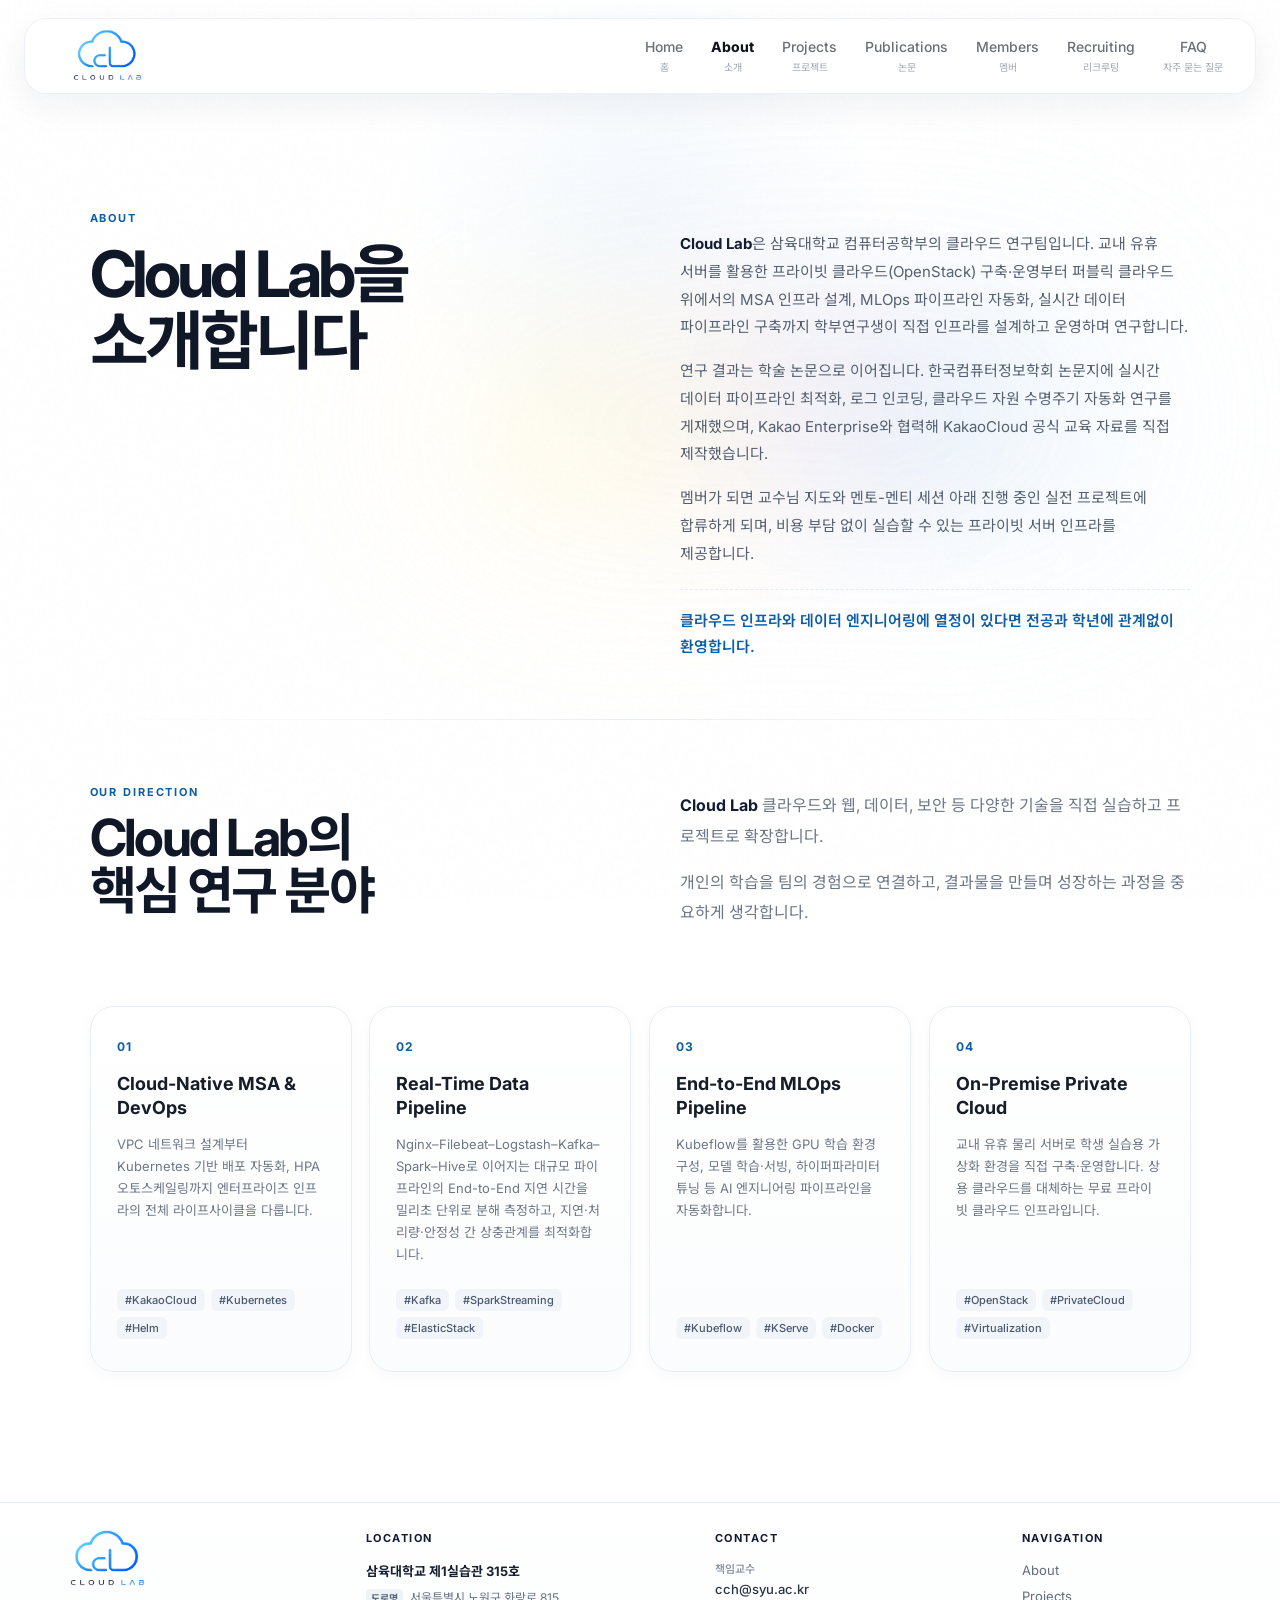
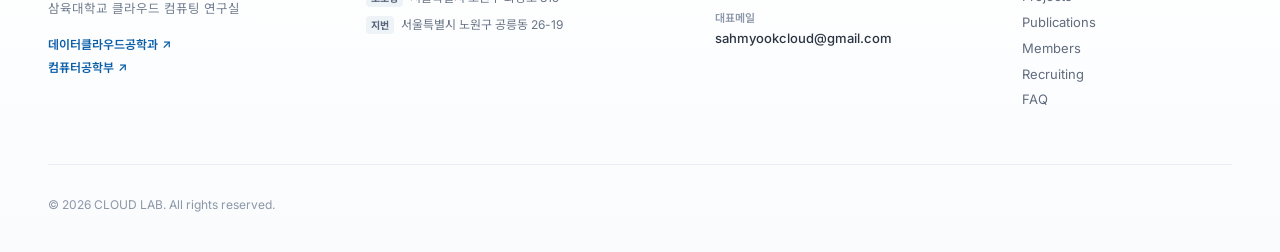
==== commit 71a2e5c8: "Update about.html" ====
--- a/about.html
+++ b/about.html
@@ -68,7 +68,7 @@
             <div class="section-grid">
                 <div class="reveal">
                     <p class="section-kicker">OUR DIRECTION</p>
-                    <h2>Cloud Lab의 핵심<br>연구 분야</h2>
+                    <h2>Cloud Lab의 <br>핵심 연구 분야</h2>
                 </div>
                 <div class="section-copy reveal">
                     <p><strong>Cloud Lab</strong> 클라우드와 웹, 데이터, 보안 등 다양한 기술을 직접 실습하고 프로젝트로 확장합니다.</p>
--- a/css/styles.css
+++ b/css/styles.css
@@ -533,7 +533,7 @@
 
 .about-hero .hero-title-col h1 {
     margin: 16px 0 0;
-    font-size: clamp(48px, 5.8vw, 76px);
+    font-size: clamp(42px, 5vw, 68px);
     line-height: 1.04;
     letter-spacing: -0.06em;
     word-break: keep-all;
@@ -1083,6 +1083,10 @@
     color: var(--syu);
     font-size: 12px;
     font-weight: 650;
+}
+
+.course-link-secondary {
+    margin-top: 12px;
 }
 
 .course-link span {
@@ -1247,7 +1251,7 @@
     padding-top: 35px;
 }
 
-.publication-intro {
+.section-intro-grid {
     display: grid;
     grid-template-columns: 1.15fr 0.85fr;
     column-gap: 80px;
@@ -1255,11 +1259,11 @@
     margin-bottom: 54px;
 }
 
-.publication-intro .section-kicker {
+.section-intro-grid .section-kicker {
     grid-column: 1 / -1;
 }
 
-.publication-intro h2 {
+.section-intro-grid h2 {
     grid-column: 1;
     margin: 12px 0 0;
     font-size: clamp(36px, 4vw, 56px);
@@ -1267,7 +1271,7 @@
     letter-spacing: -0.05em;
 }
 
-.publication-intro > p:last-child {
+.section-intro-grid > p:last-child {
     grid-column: 2;
     align-self: end;
     margin: 0;
@@ -1607,7 +1611,8 @@
 }
 
 .faq-page-content p {
-    color: var(--muted);
+    color: #111827 !important;
+    background: transparent !important;
     line-height: 1.75;
 }
 
@@ -1920,14 +1925,14 @@
     }
 
     .project-section-head,
-    .publication-intro {
+    .section-intro-grid {
         grid-template-columns: 1fr;
         gap: 24px;
     }
 
-    .publication-intro .section-kicker,
-    .publication-intro h2,
-    .publication-intro > p:last-child {
+    .section-intro-grid .section-kicker,
+    .section-intro-grid h2,
+    .section-intro-grid > p:last-child {
         grid-column: 1;
     }
 
@@ -2198,4 +2203,18 @@
     .publication-main h3 {
         font-size: 19px;
     }
+}
+
+.faq-page .page-hero h1 {
+    font-size: 60px;
+}
+
+.faq-page-content p,
+.faq-page-content p span,
+.faq-page-content p strong,
+.faq-page-content p mark {
+    color: #111827 !important;
+    background: transparent !important;
+    border: none !important;
+    box-shadow: none !important;
 }
